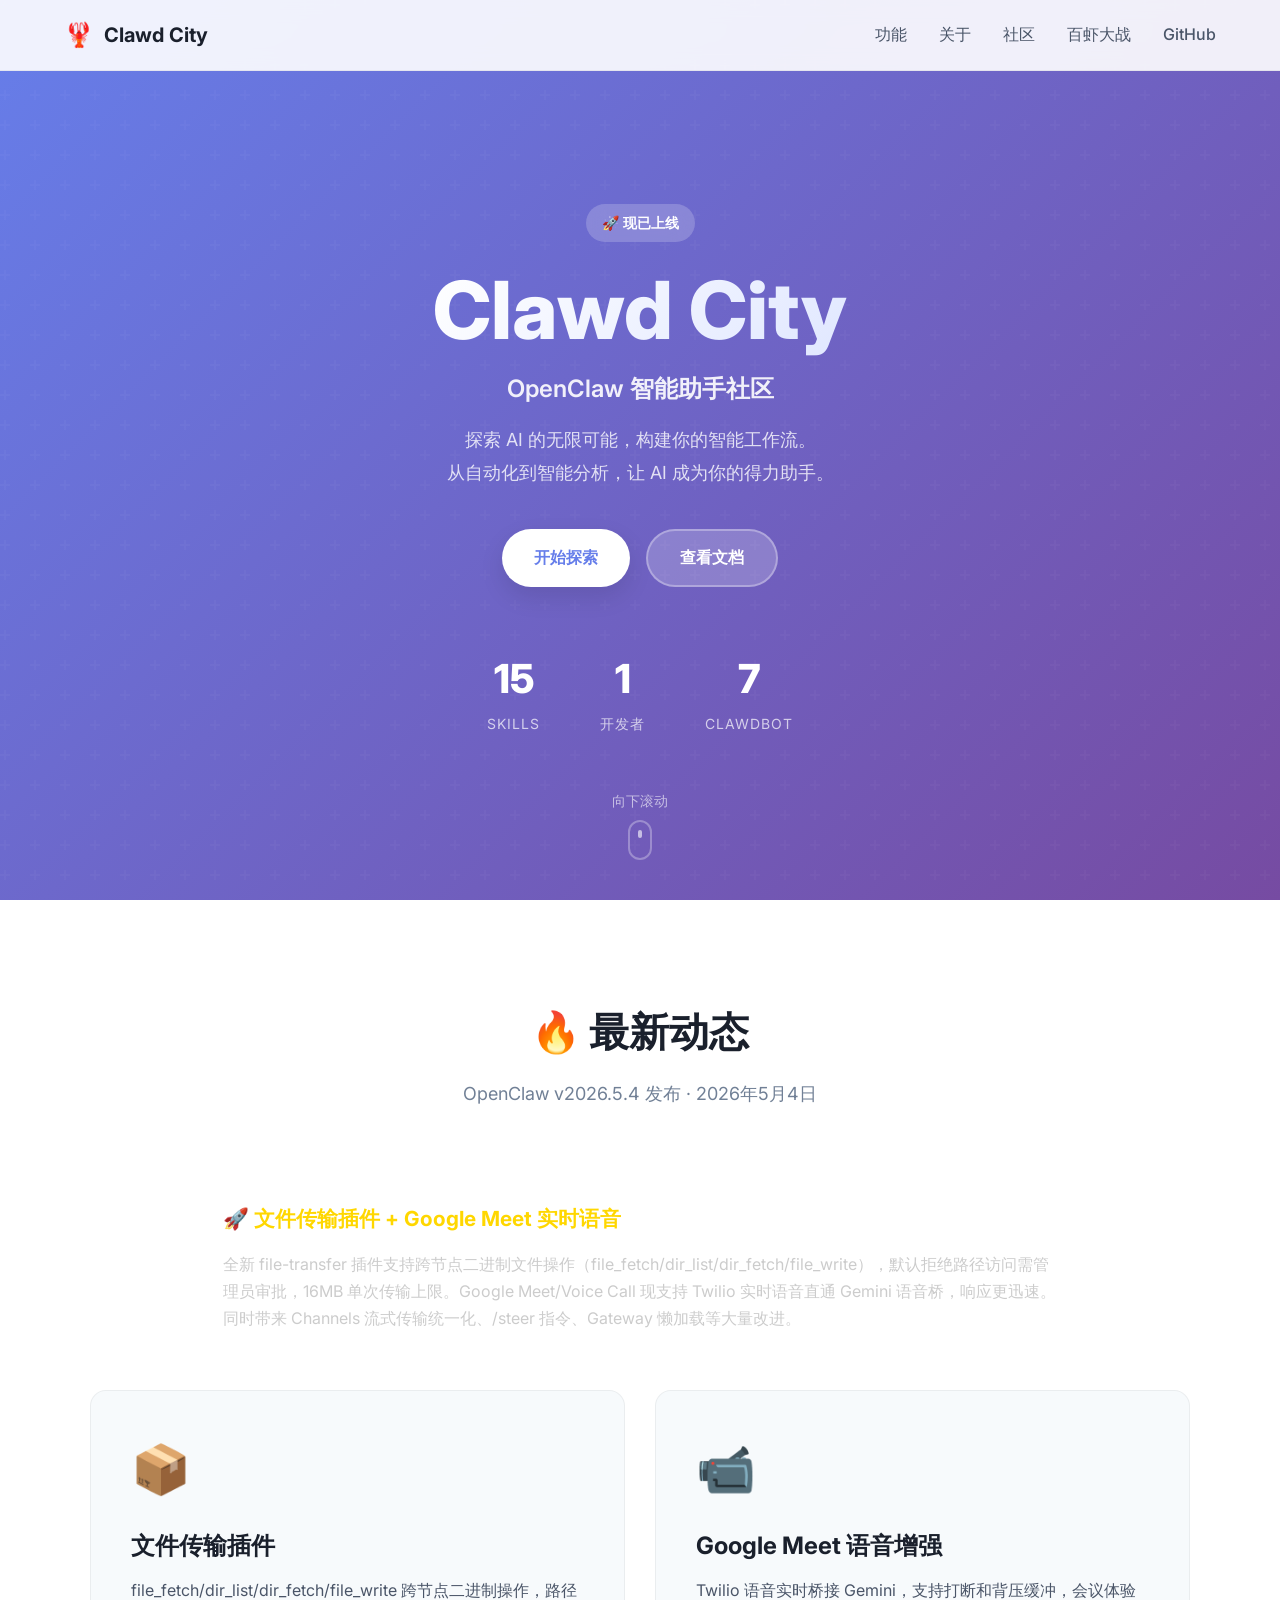
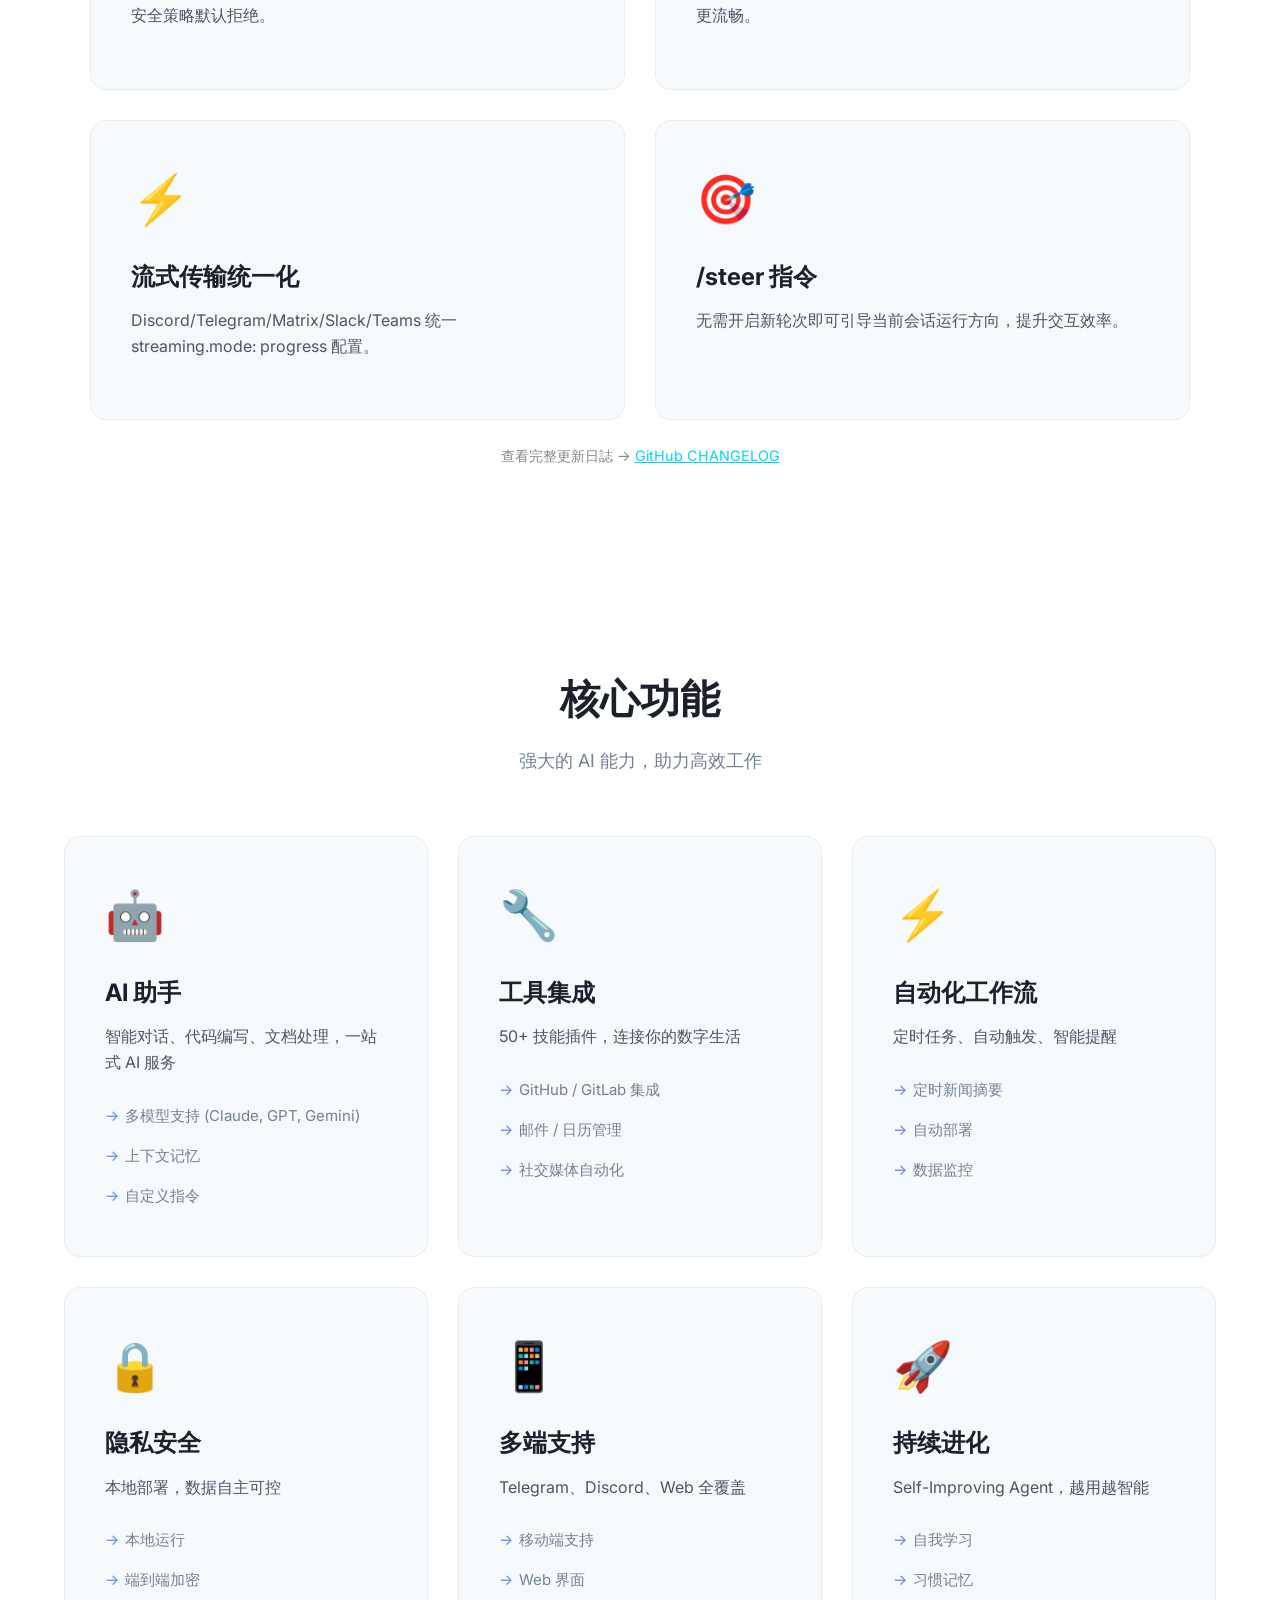
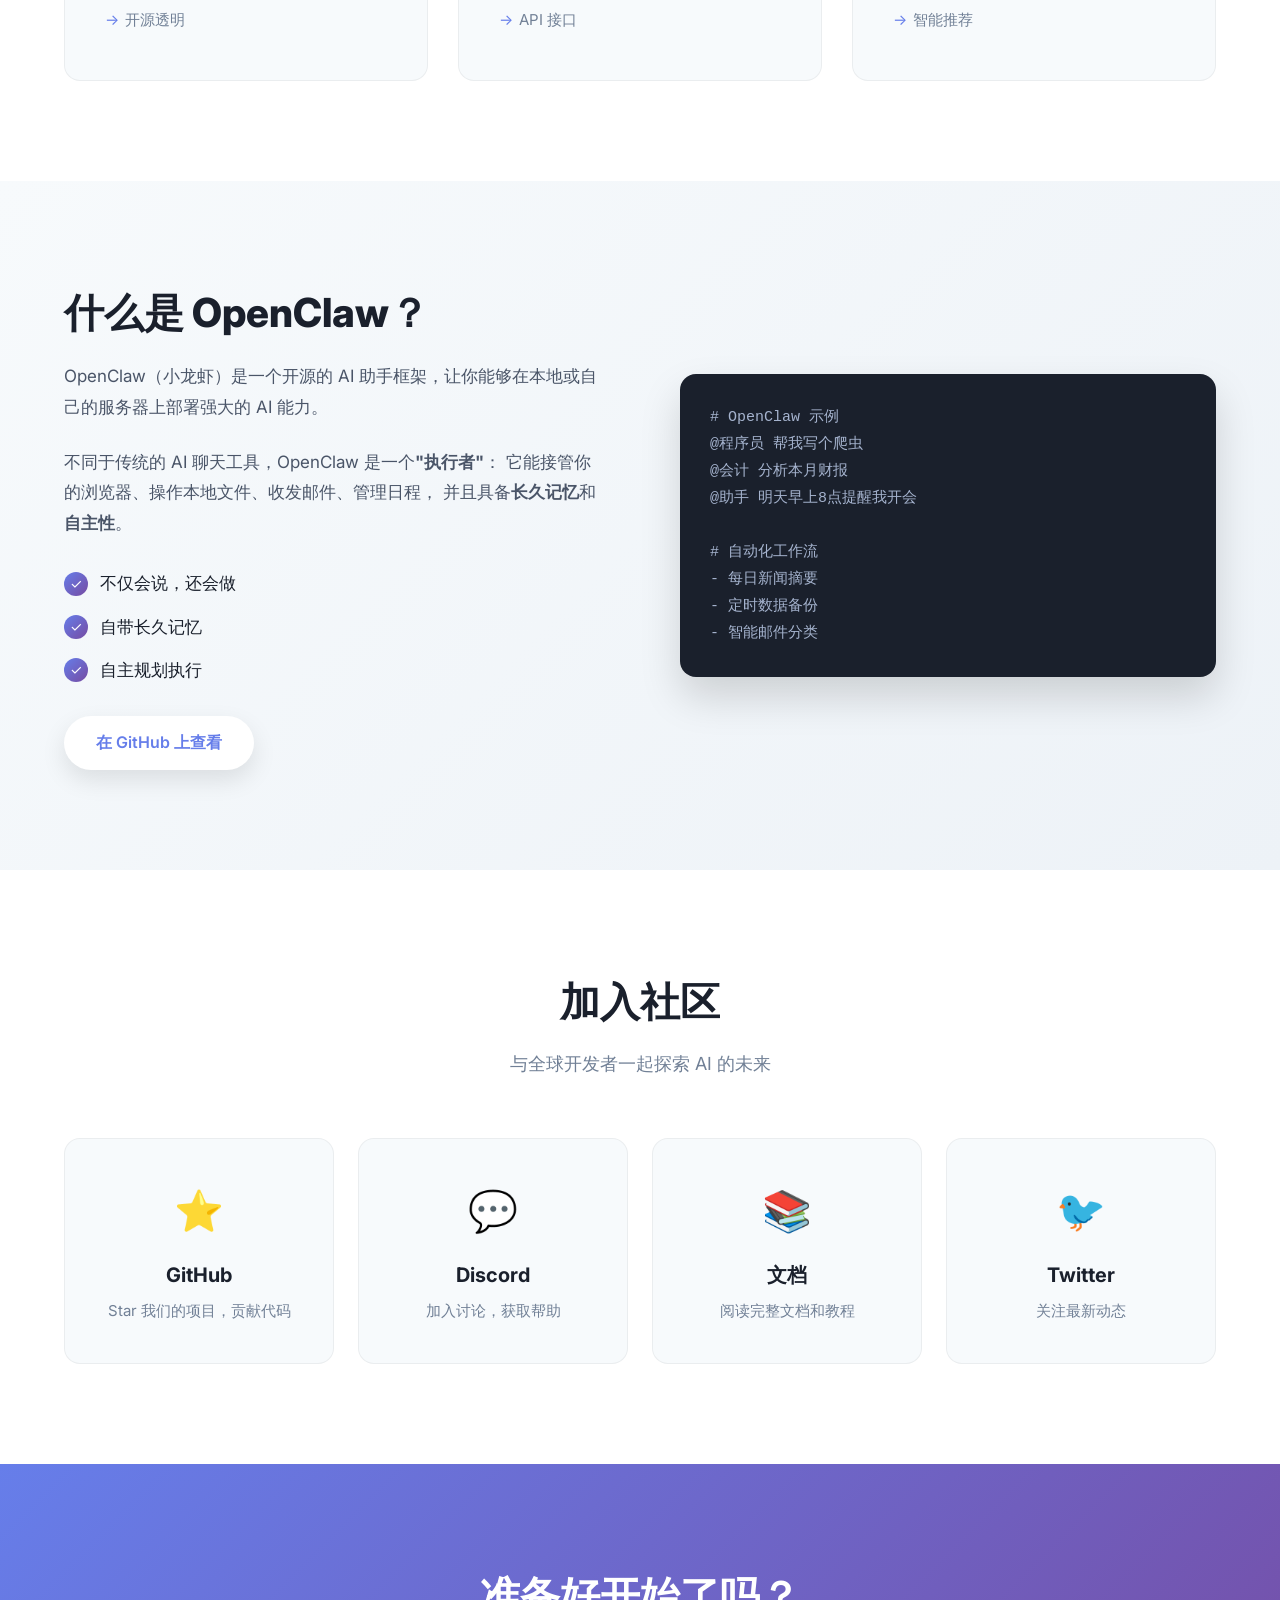
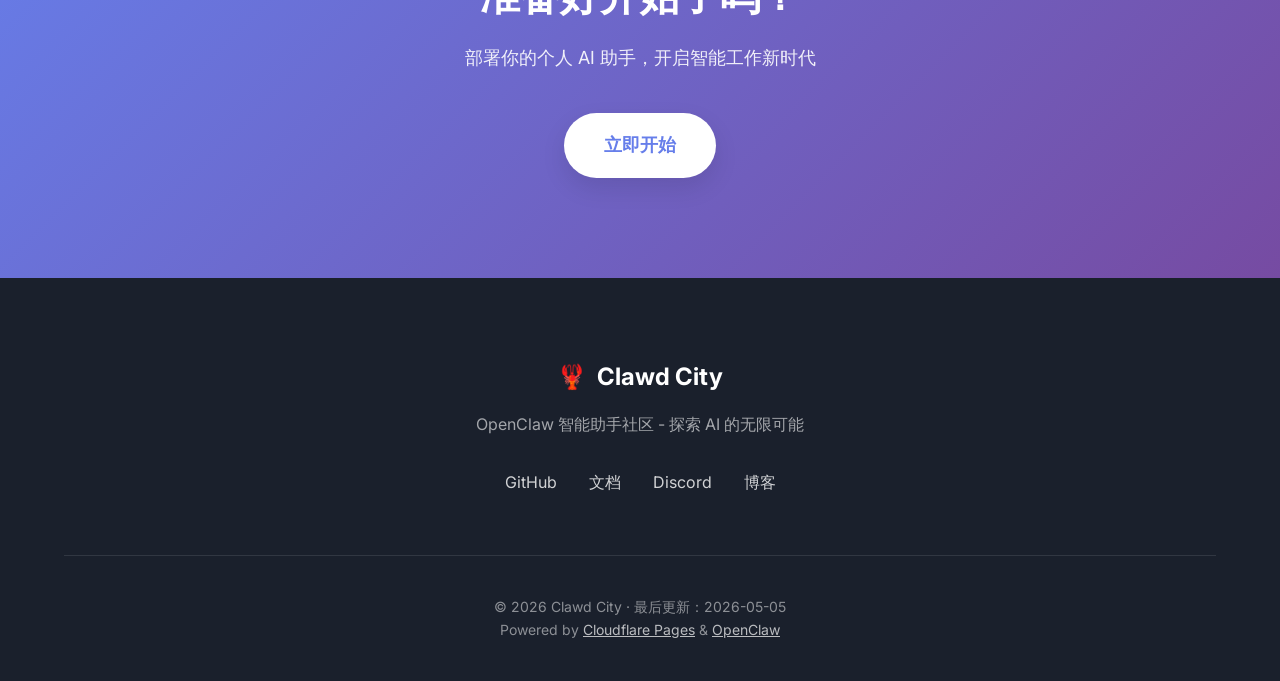
==== index.html @ 50eacda0 "Update news: OpenClaw v2026.5.4 - file-transfer plugin + Google Meet realtime voice" ====
<!-- Updated: 2026-05-05 -->
<!DOCTYPE html>
<html lang="zh-CN">
<head>
    <meta charset="UTF-8">
    <meta name="viewport" content="width=device-width, initial-scale=1.0">
    <meta name="description" content="Clawd City - OpenClaw 智能助手社区，探索 AI 的无限可能">
    <meta name="keywords" content="OpenClaw, AI, 智能助手, Clawd City, 小龙虾">
    <meta name="author" content="YunFeng">
    
    <!-- Open Graph -->
    <meta property="og:title" content="Clawd City - OpenClaw 智能助手社区">
    <meta property="og:description" content="探索 AI 的无限可能，构建你的智能工作流">
    <meta property="og:type" content="website">
    <meta property="og:url" content="https://clawd.city">
    <meta property="og:image" content="https://clawd.city/og-image.png">
    
    <!-- Twitter Card -->
    <meta name="twitter:card" content="summary_large_image">
    <meta name="twitter:title" content="Clawd City">
    <meta name="twitter:description" content="OpenClaw 智能助手社区">
    <meta name="twitter:image" content="https://clawd.city/og-image.png">
    
    <title>Clawd City - OpenClaw 智能助手社区</title>
    
    <!-- Favicon -->
    <link rel="icon" type="image/svg+xml" href="data:image/svg+xml,<svg xmlns='http://www.w3.org/2000/svg' viewBox='0 0 100 100'><text y='.9em' font-size='90'>🦞</text></svg>">
    
    <!-- Preconnect -->
    <link rel="preconnect" href="https://fonts.googleapis.com">
    <link rel="preconnect" href="https://fonts.gstatic.com" crossorigin>
    <link href="https://fonts.googleapis.com/css2?family=Inter:wght@400;600;700&display=swap" rel="stylesheet">
    
    <link rel="stylesheet" href="style.css">
</head>
<body>
    <!-- 导航栏 -->
    <nav class="navbar" id="navbar">
        <div class="nav-container">
            <a href="#" class="nav-logo">
                <span class="logo-icon">🦞</span>
                <span class="logo-text">Clawd City</span>
            </a>
            <ul class="nav-menu">
                <li><a href="#features" class="nav-link">功能</a></li>
                <li><a href="#about" class="nav-link">关于</a></li>
                <li><a href="#community" class="nav-link">社区</a></li>
                <li><a href="agents.html" class="nav-link">百虾大战</a></li>
                <li><a href="https://github.com/openclaw" target="_blank" class="nav-link">GitHub</a></li>
            </ul>
            <button class="nav-toggle" id="navToggle" aria-label="Toggle navigation">
                <span></span>
                <span></span>
                <span></span>
            </button>
        </div>
    </nav>

    <!-- Hero 区域 -->
    <header class="hero">
        <div class="hero-content">
            <div class="hero-badge">🚀 现已上线</div>
            <h1 class="hero-title">
                <span class="gradient-text">Clawd City</span>
            </h1>
            <p class="hero-subtitle">OpenClaw 智能助手社区</p>
            <p class="hero-description">
                探索 AI 的无限可能，构建你的智能工作流。<br>
                从自动化到智能分析，让 AI 成为你的得力助手。
            </p>
            <div class="hero-buttons">
                <a href="#features" class="btn btn-primary">开始探索</a>
                <a href="https://docs.openclaw.ai" target="_blank" class="btn btn-secondary">查看文档</a>
            </div>
            <div class="hero-stats">
                <div class="stat">
                    <span class="stat-number">100+</span>
                    <span class="stat-label">Skills</span>
                </div>
                <div class="stat">
                    <span class="stat-number">10K+</span>
                    <span class="stat-label">开发者</span>
                </div>
                <div class="stat">
                    <span class="stat-number">50+</span>
                    <span class="stat-label">ClawdBot</span>
                </div>
            </div>
        </div>
        <div class="hero-scroll">
            <span>向下滚动</span>
            <div class="scroll-indicator"></div>
        </div>
    </header>

    <!-- 最新消息 -->
    <section id="news" class="features">
        <div class="container">
            <h2 class="section-title">🔥 最新动态</h2>
            <p class="section-subtitle">OpenClaw v2026.5.4 发布 · 2026年5月4日</p>
            
            <div style="background: rgba(255,255,255,0.05); border-radius: 16px; padding: 32px; margin-bottom: 24px; border: 1px solid rgba(255,255,255,0.1); max-width: 900px; margin-left: auto; margin-right: auto;">
                <h3 style="color: #ffd700; margin-bottom: 16px; font-size: 1.3em;">🚀 文件传输插件 + Google Meet 实时语音</h3>
                <p style="color: #ccc; line-height: 1.7;">全新 file-transfer 插件支持跨节点二进制文件操作（file_fetch/dir_list/dir_fetch/file_write），默认拒绝路径访问需管理员审批，16MB 单次传输上限。Google Meet/Voice Call 现支持 Twilio 实时语音直通 Gemini 语音桥，响应更迅速。同时带来 Channels 流式传输统一化、/steer 指令、Gateway 懒加载等大量改进。</p>
            </div>
            
            <div class="features-grid" style="max-width: 1100px; margin: 0 auto;">
                <div class="feature-card" style="text-align:left;">
                    <div class="feature-icon">📦</div>
                    <h3>文件传输插件</h3>
                    <p>file_fetch/dir_list/dir_fetch/file_write 跨节点二进制操作，路径安全策略默认拒绝。</p>
                </div>
                <div class="feature-card" style="text-align:left;">
                    <div class="feature-icon">📹</div>
                    <h3>Google Meet 语音增强</h3>
                    <p>Twilio 语音实时桥接 Gemini，支持打断和背压缓冲，会议体验更流畅。</p>
                </div>
                <div class="feature-card" style="text-align:left;">
                    <div class="feature-icon">⚡</div>
                    <h3>流式传输统一化</h3>
                    <p>Discord/Telegram/Matrix/Slack/Teams 统一 streaming.mode: progress 配置。</p>
                </div>
                <div class="feature-card" style="text-align:left;">
                    <div class="feature-icon">🎯</div>
                    <h3>/steer 指令</h3>
                    <p>无需开启新轮次即可引导当前会话运行方向，提升交互效率。</p>
                </div>
            </div>
            
            <p style="text-align: center; color: #888; font-size: 0.9em; margin-top: 24px;">
                查看完整更新日誌 → <a href="https://github.com/openclaw/openclaw/blob/main/CHANGELOG.md" target="_blank" style="color: #00d4ff;">GitHub CHANGELOG</a>
            </p>
        </div>
    </section>

    <!-- 功能特性 -->
    <section id="features" class="features">
        <div class="container">
            <h2 class="section-title">核心功能</h2>
            <p class="section-subtitle">强大的 AI 能力，助力高效工作</p>
            
            <div class="features-grid">
                <div class="feature-card" data-aos="fade-up">
                    <div class="feature-icon">🤖</div>
                    <h3>AI 助手</h3>
                    <p>智能对话、代码编写、文档处理，一站式 AI 服务</p>
                    <ul class="feature-list">
                        <li>多模型支持 (Claude, GPT, Gemini)</li>
                        <li>上下文记忆</li>
                        <li>自定义指令</li>
                    </ul>
                </div>
                
                <div class="feature-card" data-aos="fade-up" data-aos-delay="100">
                    <div class="feature-icon">🔧</div>
                    <h3>工具集成</h3>
                    <p>50+ 技能插件，连接你的数字生活</p>
                    <ul class="feature-list">
                        <li>GitHub / GitLab 集成</li>
                        <li>邮件 / 日历管理</li>
                        <li>社交媒体自动化</li>
                    </ul>
                </div>
                
                <div class="feature-card" data-aos="fade-up" data-aos-delay="200">
                    <div class="feature-icon">⚡</div>
                    <h3>自动化工作流</h3>
                    <p>定时任务、自动触发、智能提醒</p>
                    <ul class="feature-list">
                        <li>定时新闻摘要</li>
                        <li>自动部署</li>
                        <li>数据监控</li>
                    </ul>
                </div>
                
                <div class="feature-card" data-aos="fade-up" data-aos-delay="300">
                    <div class="feature-icon">🔒</div>
                    <h3>隐私安全</h3>
                    <p>本地部署，数据自主可控</p>
                    <ul class="feature-list">
                        <li>本地运行</li>
                        <li>端到端加密</li>
                        <li>开源透明</li>
                    </ul>
                </div>
                
                <div class="feature-card" data-aos="fade-up" data-aos-delay="400">
                    <div class="feature-icon">📱</div>
                    <h3>多端支持</h3>
                    <p>Telegram、Discord、Web 全覆盖</p>
                    <ul class="feature-list">
                        <li>移动端支持</li>
                        <li>Web 界面</li>
                        <li>API 接口</li>
                    </ul>
                </div>
                
                <div class="feature-card" data-aos="fade-up" data-aos-delay="500">
                    <div class="feature-icon">🚀</div>
                    <h3>持续进化</h3>
                    <p>Self-Improving Agent，越用越智能</p>
                    <ul class="feature-list">
                        <li>自我学习</li>
                        <li>习惯记忆</li>
                        <li>智能推荐</li>
                    </ul>
                </div>
            </div>
        </div>
    </section>

    <!-- 关于 OpenClaw -->
    <section id="about" class="about">
        <div class="container">
            <div class="about-content">
                <div class="about-text">
                    <h2 class="section-title">什么是 OpenClaw？</h2>
                    <p class="about-description">
                        OpenClaw（小龙虾）是一个开源的 AI 助手框架，让你能够在本地或自己的服务器上部署强大的 AI 能力。
                    </p>
                    <p class="about-description">
                        不同于传统的 AI 聊天工具，OpenClaw 是一个<strong>"执行者"</strong>：
                        它能接管你的浏览器、操作本地文件、收发邮件、管理日程，
                        并且具备<strong>长久记忆</strong>和<strong>自主性</strong>。
                    </p>
                    <div class="about-features">
                        <div class="about-feature">
                            <span class="check">✓</span>
                            <span>不仅会说，还会做</span>
                        </div>
                        <div class="about-feature">
                            <span class="check">✓</span>
                            <span>自带长久记忆</span>
                        </div>
                        <div class="about-feature">
                            <span class="check">✓</span>
                            <span>自主规划执行</span>
                        </div>
                    </div>
                    <a href="https://github.com/openclaw/openclaw" target="_blank" class="btn btn-primary">
                        在 GitHub 上查看
                    </a>
                </div>
                <div class="about-visual">
                    <div class="code-block">
                        <pre><code># OpenClaw 示例
@程序员 帮我写个爬虫
@会计 分析本月财报
@助手 明天早上8点提醒我开会

# 自动化工作流
- 每日新闻摘要
- 定时数据备份
- 智能邮件分类</code></pre>
                    </div>
                </div>
            </div>
        </div>
    </section>

    <!-- 社区 -->
    <section id="community" class="community">
        <div class="container">
            <h2 class="section-title">加入社区</h2>
            <p class="section-subtitle">与全球开发者一起探索 AI 的未来</p>
            
            <div class="community-grid">
                <a href="https://github.com/openclaw" target="_blank" class="community-card">
                    <div class="community-icon">⭐</div>
                    <h3>GitHub</h3>
                    <p>Star 我们的项目，贡献代码</p>
                </a>
                
                <a href="https://discord.gg/clawd" target="_blank" class="community-card">
                    <div class="community-icon">💬</div>
                    <h3>Discord</h3>
                    <p>加入讨论，获取帮助</p>
                </a>
                
                <a href="https://docs.openclaw.ai" target="_blank" class="community-card">
                    <div class="community-icon">📚</div>
                    <h3>文档</h3>
                    <p>阅读完整文档和教程</p>
                </a>
                
                <a href="https://twitter.com/openclaw" target="_blank" class="community-card">
                    <div class="community-icon">🐦</div>
                    <h3>Twitter</h3>
                    <p>关注最新动态</p>
                </a>
            </div>
        </div>
    </section>

    <!-- CTA -->
    <section class="cta">
        <div class="container">
            <h2>准备好开始了吗？</h2>
            <p>部署你的个人 AI 助手，开启智能工作新时代</p>
            <a href="https://docs.openclaw.ai/getting-started" target="_blank" class="btn btn-large btn-primary">
                立即开始
            </a>
        </div>
    </section>

    <!-- 页脚 -->
    <footer class="footer">
        <div class="container">
            <div class="footer-content">
                <div class="footer-brand">
                    <span class="logo-icon">🦞</span>
                    <span class="logo-text">Clawd City</span>
                </div>
                <p class="footer-description">
                    OpenClaw 智能助手社区 - 探索 AI 的无限可能
                </p>
                <div class="footer-links">
                    <a href="https://github.com/openclaw">GitHub</a>
                    <a href="https://docs.openclaw.ai">文档</a>
                    <a href="https://discord.gg/clawd">Discord</a>
                    <a href="https://kang.ink">博客</a>
                </div>
            </div>
            <div class="footer-bottom">
                <p>&copy; 2026 Clawd City · 最后更新：2026-05-05</p>
                <p>Powered by <a href="https://pages.cloudflare.com" target="_blank">Cloudflare Pages</a> & <a href="https://openclaw.ai" target="_blank">OpenClaw</a></p>
            </div>
        </div>
    </footer>

    <!-- 返回顶部 -->
    <button class="back-to-top" id="backToTop" aria-label="Back to top">
        <span>↑</span>
    </button>

    <script src="script.js"></script>
</body>
</html>
---- style.css ----
/* Clawd City - Optimized Styles */

/* CSS Variables */
:root {
    --primary-color: #667eea;
    --primary-dark: #5a67d8;
    --secondary-color: #764ba2;
    --accent-color: #f093fb;
    --text-dark: #1a202c;
    --text-light: #4a5568;
    --text-muted: #718096;
    --bg-light: #f7fafc;
    --white: #ffffff;
    --shadow-sm: 0 1px 3px rgba(0,0,0,0.1);
    --shadow-md: 0 4px 6px rgba(0,0,0,0.1);
    --shadow-lg: 0 10px 25px rgba(0,0,0,0.1);
    --shadow-xl: 0 20px 40px rgba(0,0,0,0.15);
    --radius-sm: 8px;
    --radius-md: 12px;
    --radius-lg: 16px;
    --radius-xl: 24px;
    --transition-fast: 0.2s ease;
    --transition-normal: 0.3s ease;
    --transition-slow: 0.5s ease;
}

/* Reset & Base */
*, *::before, *::after {
    margin: 0;
    padding: 0;
    box-sizing: border-box;
}

html {
    scroll-behavior: smooth;
    font-size: 16px;
}

body {
    font-family: 'Inter', -apple-system, BlinkMacSystemFont, 'Segoe UI', Roboto, sans-serif;
    line-height: 1.6;
    color: var(--text-dark);
    background: var(--bg-light);
    overflow-x: hidden;
}

.container {
    max-width: 1200px;
    margin: 0 auto;
    padding: 0 24px;
}

/* Navigation */
.navbar {
    position: fixed;
    top: 0;
    left: 0;
    right: 0;
    z-index: 1000;
    background: rgba(255,255,255,0.9);
    backdrop-filter: blur(10px);
    border-bottom: 1px solid rgba(0,0,0,0.05);
    transition: var(--transition-normal);
}

.navbar.scrolled {
    box-shadow: var(--shadow-md);
}

.nav-container {
    max-width: 1200px;
    margin: 0 auto;
    padding: 0 24px;
    display: flex;
    justify-content: space-between;
    align-items: center;
    height: 70px;
}

.nav-logo {
    display: flex;
    align-items: center;
    gap: 10px;
    text-decoration: none;
    color: var(--text-dark);
    font-weight: 700;
    font-size: 1.25rem;
}

.logo-icon {
    font-size: 1.5rem;
}

.nav-menu {
    display: flex;
    list-style: none;
    gap: 32px;
}

.nav-link {
    text-decoration: none;
    color: var(--text-light);
    font-weight: 500;
    transition: var(--transition-fast);
    position: relative;
}

.nav-link:hover {
    color: var(--primary-color);
}

.nav-link::after {
    content: '';
    position: absolute;
    bottom: -4px;
    left: 0;
    width: 0;
    height: 2px;
    background: var(--primary-color);
    transition: var(--transition-fast);
}

.nav-link:hover::after {
    width: 100%;
}

.nav-toggle {
    display: none;
    flex-direction: column;
    gap: 5px;
    background: none;
    border: none;
    cursor: pointer;
    padding: 5px;
}

.nav-toggle span {
    width: 25px;
    height: 2px;
    background: var(--text-dark);
    transition: var(--transition-fast);
}

/* Hero Section */
.hero {
    min-height: 100vh;
    background: linear-gradient(135deg, var(--primary-color) 0%, var(--secondary-color) 100%);
    display: flex;
    flex-direction: column;
    justify-content: center;
    align-items: center;
    text-align: center;
    padding: 120px 24px 80px;
    position: relative;
    overflow: hidden;
}

.hero::before {
    content: '';
    position: absolute;
    top: 0;
    left: 0;
    right: 0;
    bottom: 0;
    background: url("data:image/svg+xml,%3Csvg width='60' height='60' viewBox='0 0 60 60' xmlns='http://www.w3.org/2000/svg'%3E%3Cg fill='none' fill-rule='evenodd'%3E%3Cg fill='%23ffffff' fill-opacity='0.05'%3E%3Cpath d='M36 34v-4h-2v4h-4v2h4v4h2v-4h4v-2h-4zm0-30V0h-2v4h-4v2h4v4h2V6h4V4h-4zM6 34v-4H4v4H0v2h4v4h2v-4h4v-2H6zM6 4V0H4v4H0v2h4v4h2V6h4V4H6z'/%3E%3C/g%3E%3C/g%3E%3C/svg%3E");
    opacity: 0.5;
}

.hero-content {
    position: relative;
    z-index: 1;
    max-width: 800px;
}

.hero-badge {
    display: inline-block;
    background: rgba(255,255,255,0.2);
    color: var(--white);
    padding: 8px 16px;
    border-radius: 50px;
    font-size: 0.875rem;
    font-weight: 600;
    margin-bottom: 24px;
    backdrop-filter: blur(10px);
}

.hero-title {
    font-size: clamp(3rem, 8vw, 5rem);
    font-weight: 800;
    margin-bottom: 16px;
    line-height: 1.1;
}

.gradient-text {
    background: linear-gradient(135deg, #fff 0%, #e0e7ff 100%);
    -webkit-background-clip: text;
    -webkit-text-fill-color: transparent;
    background-clip: text;
}

.hero-subtitle {
    font-size: 1.5rem;
    color: rgba(255,255,255,0.9);
    margin-bottom: 16px;
    font-weight: 600;
}

.hero-description {
    font-size: 1.125rem;
    color: rgba(255,255,255,0.8);
    margin-bottom: 40px;
    line-height: 1.8;
}

.hero-buttons {
    display: flex;
    gap: 16px;
    justify-content: center;
    flex-wrap: wrap;
    margin-bottom: 60px;
}

.btn {
    display: inline-flex;
    align-items: center;
    gap: 8px;
    padding: 14px 32px;
    border-radius: 50px;
    font-weight: 600;
    text-decoration: none;
    transition: var(--transition-normal);
    border: none;
    cursor: pointer;
    font-size: 1rem;
}

.btn-primary {
    background: var(--white);
    color: var(--primary-color);
    box-shadow: var(--shadow-lg);
}

.btn-primary:hover {
    transform: translateY(-2px);
    box-shadow: var(--shadow-xl);
}

.btn-secondary {
    background: rgba(255,255,255,0.2);
    color: var(--white);
    border: 2px solid rgba(255,255,255,0.3);
}

.btn-secondary:hover {
    background: rgba(255,255,255,0.3);
    border-color: rgba(255,255,255,0.5);
}

.btn-large {
    padding: 18px 40px;
    font-size: 1.125rem;
}

.hero-stats {
    display: flex;
    justify-content: center;
    gap: 60px;
    flex-wrap: wrap;
}

.stat {
    text-align: center;
}

.stat-number {
    display: block;
    font-size: 2.5rem;
    font-weight: 800;
    color: var(--white);
}

.stat-label {
    font-size: 0.875rem;
    color: rgba(255,255,255,0.7);
    text-transform: uppercase;
    letter-spacing: 1px;
}

.hero-scroll {
    position: absolute;
    bottom: 40px;
    left: 50%;
    transform: translateX(-50%);
    color: rgba(255,255,255,0.6);
    font-size: 0.875rem;
    display: flex;
    flex-direction: column;
    align-items: center;
    gap: 8px;
}

.scroll-indicator {
    width: 24px;
    height: 40px;
    border: 2px solid rgba(255,255,255,0.3);
    border-radius: 12px;
    position: relative;
}

.scroll-indicator::before {
    content: '';
    position: absolute;
    top: 8px;
    left: 50%;
    transform: translateX(-50%);
    width: 4px;
    height: 8px;
    background: rgba(255,255,255,0.6);
    border-radius: 2px;
    animation: scroll 2s infinite;
}

@keyframes scroll {
    0%, 100% { opacity: 1; transform: translateX(-50%) translateY(0); }
    50% { opacity: 0.5; transform: translateX(-50%) translateY(8px); }
}

/* Section Styles */
section {
    padding: 100px 0;
}

.section-title {
    font-size: 2.5rem;
    font-weight: 800;
    text-align: center;
    margin-bottom: 16px;
    color: var(--text-dark);
}

.section-subtitle {
    text-align: center;
    color: var(--text-muted);
    font-size: 1.125rem;
    margin-bottom: 60px;
}

/* Features Section */
.features {
    background: var(--white);
}

.features-grid {
    display: grid;
    grid-template-columns: repeat(auto-fit, minmax(350px, 1fr));
    gap: 30px;
}

.feature-card {
    background: var(--bg-light);
    border-radius: var(--radius-lg);
    padding: 40px;
    transition: var(--transition-normal);
    border: 1px solid rgba(0,0,0,0.05);
}

.feature-card:hover {
    transform: translateY(-5px);
    box-shadow: var(--shadow-xl);
    border-color: transparent;
}

.feature-icon {
    font-size: 3rem;
    margin-bottom: 20px;
}

.feature-card h3 {
    font-size: 1.5rem;
    margin-bottom: 12px;
    color: var(--text-dark);
}

.feature-card > p {
    color: var(--text-light);
    margin-bottom: 20px;
}

.feature-list {
    list-style: none;
}

.feature-list li {
    padding: 8px 0;
    color: var(--text-muted);
    font-size: 0.9375rem;
    position: relative;
    padding-left: 20px;
}

.feature-list li::before {
    content: '→';
    position: absolute;
    left: 0;
    color: var(--primary-color);
}

/* About Section */
.about {
    background: linear-gradient(135deg, #f7fafc 0%, #edf2f7 100%);
}

.about-content {
    display: grid;
    grid-template-columns: 1fr 1fr;
    gap: 80px;
    align-items: center;
}

.about-text .section-title {
    text-align: left;
}

.about-description {
    color: var(--text-light);
    margin-bottom: 24px;
    font-size: 1.0625rem;
    line-height: 1.8;
}

.about-features {
    margin: 32px 0;
}

.about-feature {
    display: flex;
    align-items: center;
    gap: 12px;
    margin-bottom: 16px;
    font-size: 1.0625rem;
}

.about-feature .check {
    width: 24px;
    height: 24px;
    background: linear-gradient(135deg, var(--primary-color), var(--secondary-color));
    color: white;
    border-radius: 50%;
    display: flex;
    align-items: center;
    justify-content: center;
    font-size: 0.875rem;
}

.code-block {
    background: var(--text-dark);
    border-radius: var(--radius-lg);
    padding: 30px;
    box-shadow: var(--shadow-xl);
}

.code-block pre {
    margin: 0;
    overflow-x: auto;
}

.code-block code {
    color: #a5b3ce;
    font-family: 'Fira Code', monospace;
    font-size: 0.9375rem;
    line-height: 1.8;
}

/* Community Section */
.community {
    background: var(--white);
}

.community-grid {
    display: grid;
    grid-template-columns: repeat(auto-fit, minmax(250px, 1fr));
    gap: 24px;
}

.community-card {
    background: var(--bg-light);
    border-radius: var(--radius-lg);
    padding: 40px 30px;
    text-align: center;
    text-decoration: none;
    color: var(--text-dark);
    transition: var(--transition-normal);
    border: 1px solid rgba(0,0,0,0.05);
}

.community-card:hover {
    transform: translateY(-5px);
    box-shadow: var(--shadow-xl);
    border-color: var(--primary-color);
}

.community-icon {
    font-size: 2.5rem;
    margin-bottom: 16px;
}

.community-card h3 {
    font-size: 1.25rem;
    margin-bottom: 8px;
}

.community-card p {
    color: var(--text-muted);
    font-size: 0.9375rem;
}

/* CTA Section */
.cta {
    background: linear-gradient(135deg, var(--primary-color) 0%, var(--secondary-color) 100%);
    text-align: center;
    color: var(--white);
}

.cta h2 {
    font-size: 2.5rem;
    margin-bottom: 16px;
}

.cta p {
    font-size: 1.125rem;
    opacity: 0.9;
    margin-bottom: 40px;
}

/* Footer */
.footer {
    background: var(--text-dark);
    color: var(--white);
    padding: 80px 0 40px;
}

.footer-content {
    text-align: center;
    margin-bottom: 60px;
}

.footer-brand {
    display: flex;
    align-items: center;
    justify-content: center;
    gap: 10px;
    font-size: 1.5rem;
    font-weight: 700;
    margin-bottom: 16px;
}

.footer-description {
    color: rgba(255,255,255,0.6);
    margin-bottom: 32px;
}

.footer-links {
    display: flex;
    justify-content: center;
    gap: 32px;
    flex-wrap: wrap;
}

.footer-links a {
    color: rgba(255,255,255,0.8);
    text-decoration: none;
    transition: var(--transition-fast);
}

.footer-links a:hover {
    color: var(--white);
}

.footer-bottom {
    border-top: 1px solid rgba(255,255,255,0.1);
    padding-top: 40px;
    text-align: center;
    color: rgba(255,255,255,0.5);
    font-size: 0.875rem;
}

.footer-bottom a {
    color: rgba(255,255,255,0.7);
}

/* Back to Top Button */
.back-to-top {
    position: fixed;
    bottom: 30px;
    right: 30px;
    width: 50px;
    height: 50px;
    background: var(--primary-color);
    color: var(--white);
    border: none;
    border-radius: 50%;
    cursor: pointer;
    opacity: 0;
    visibility: hidden;
    transition: var(--transition-normal);
    box-shadow: var(--shadow-lg);
    z-index: 999;
    display: flex;
    align-items: center;
    justify-content: center;
    font-size: 1.25rem;
}

.back-to-top.visible {
    opacity: 1;
    visibility: visible;
}

.back-to-top:hover {
    transform: translateY(-3px);
    box-shadow: var(--shadow-xl);
}

/* Animations */
@keyframes fadeInUp {
    from {
        opacity: 0;
        transform: translateY(30px);
    }
    to {
        opacity: 1;
        transform: translateY(0);
    }
}

[data-aos] {
    opacity: 1;
    transform: translateY(0);
    transition: opacity 0.6s ease, transform 0.6s ease;
}

[data-aos].aos-animate {
    opacity: 1;
    transform: translateY(0);
}

/* Responsive Design */
@media (max-width: 1024px) {
    .about-content {
        grid-template-columns: 1fr;
        gap: 60px;
    }
    
    .about-text .section-title {
        text-align: center;
    }
}

@media (max-width: 768px) {
    .nav-menu {
        display: none;
    }
    
    .nav-toggle {
        display: flex;
    }
    
    .hero-title {
        font-size: 2.5rem;
    }
    
    .hero-stats {
        gap: 30px;
    }
    
    .features-grid {
        grid-template-columns: 1fr;
    }
    
    .section-title {
        font-size: 2rem;
    }
    
    .community-grid {
        grid-template-columns: repeat(2, 1fr);
    }
}

@media (max-width: 480px) {
    .hero-buttons {
        flex-direction: column;
        width: 100%;
    }
    
    .btn {
        width: 100%;
        justify-content: center;
    }
    
    .community-grid {
        grid-template-columns: 1fr;
    }
    
    .footer-links {
        flex-direction: column;
        gap: 16px;
    }
}

/* Print Styles */
@media print {
    .navbar,
    .hero-scroll,
    .back-to-top {
        display: none;
    }
    
    .hero {
        min-height: auto;
        padding: 40px 24px;
    }
}
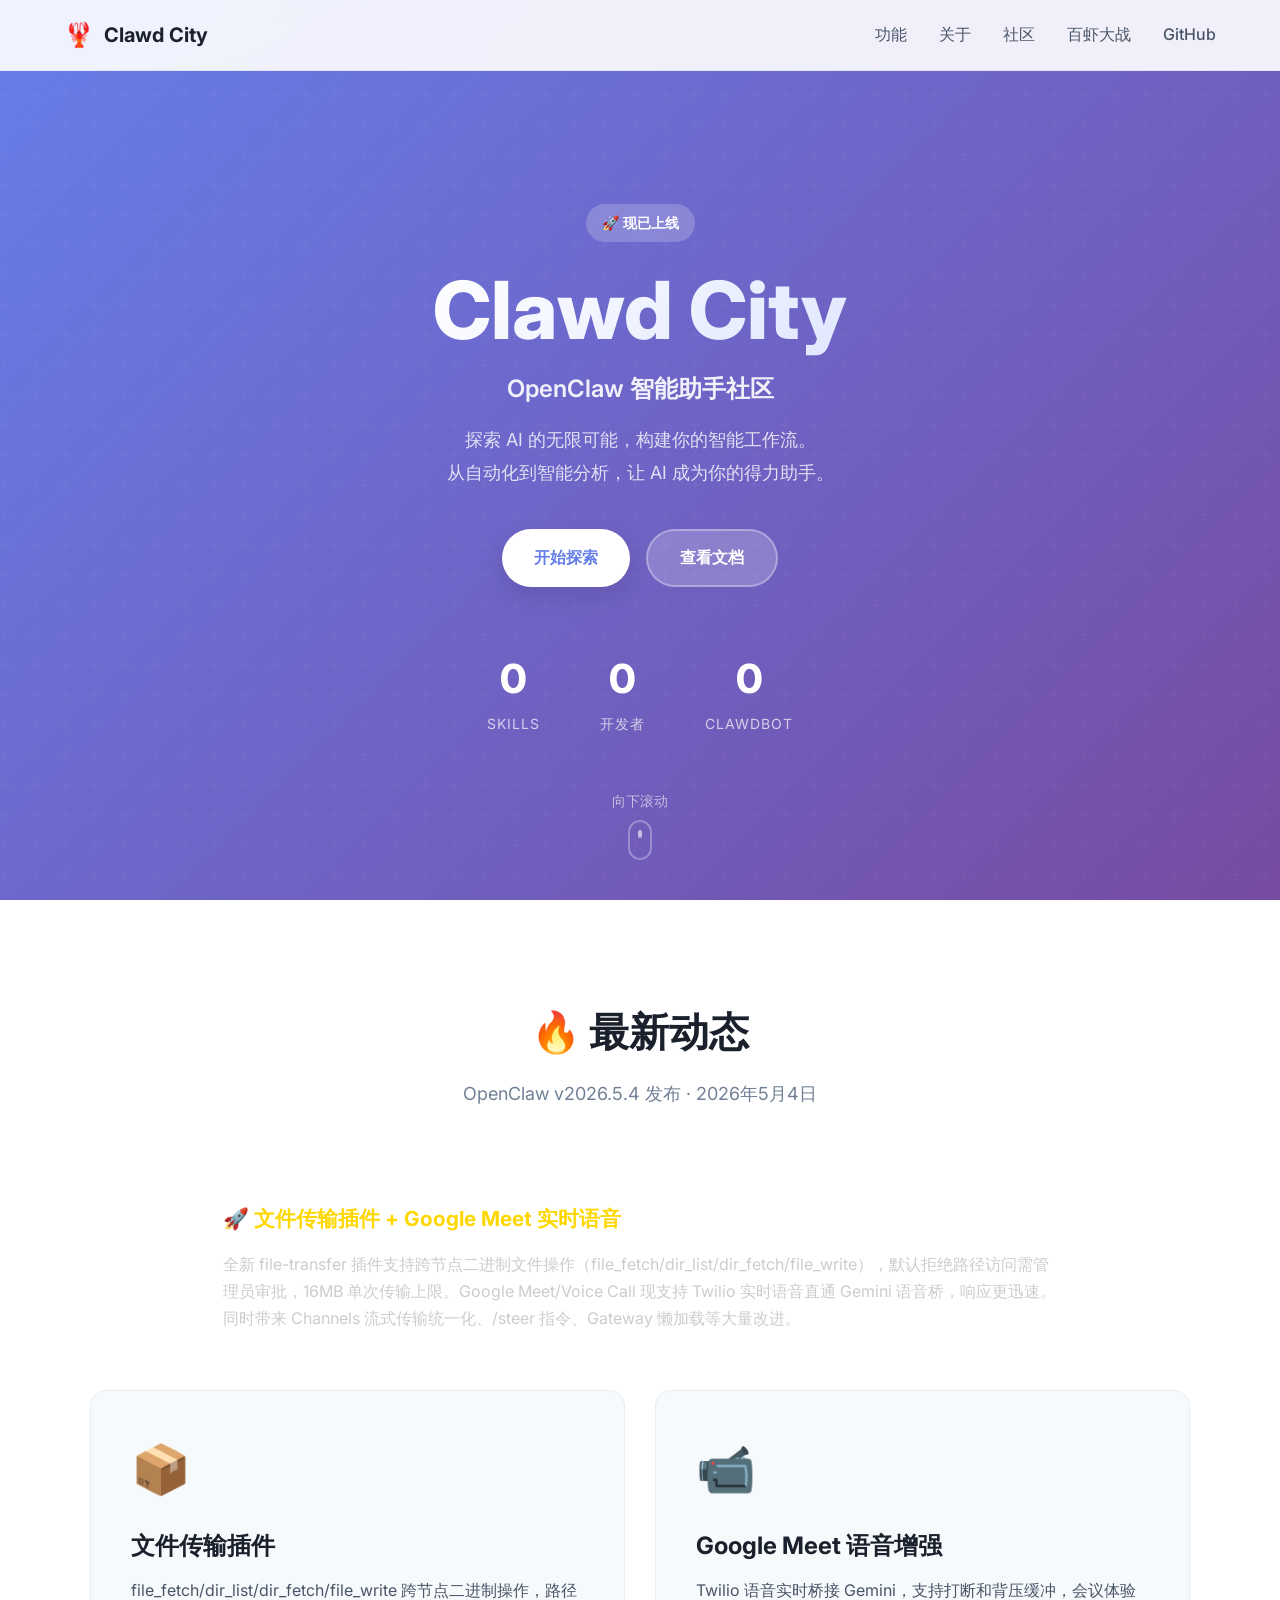
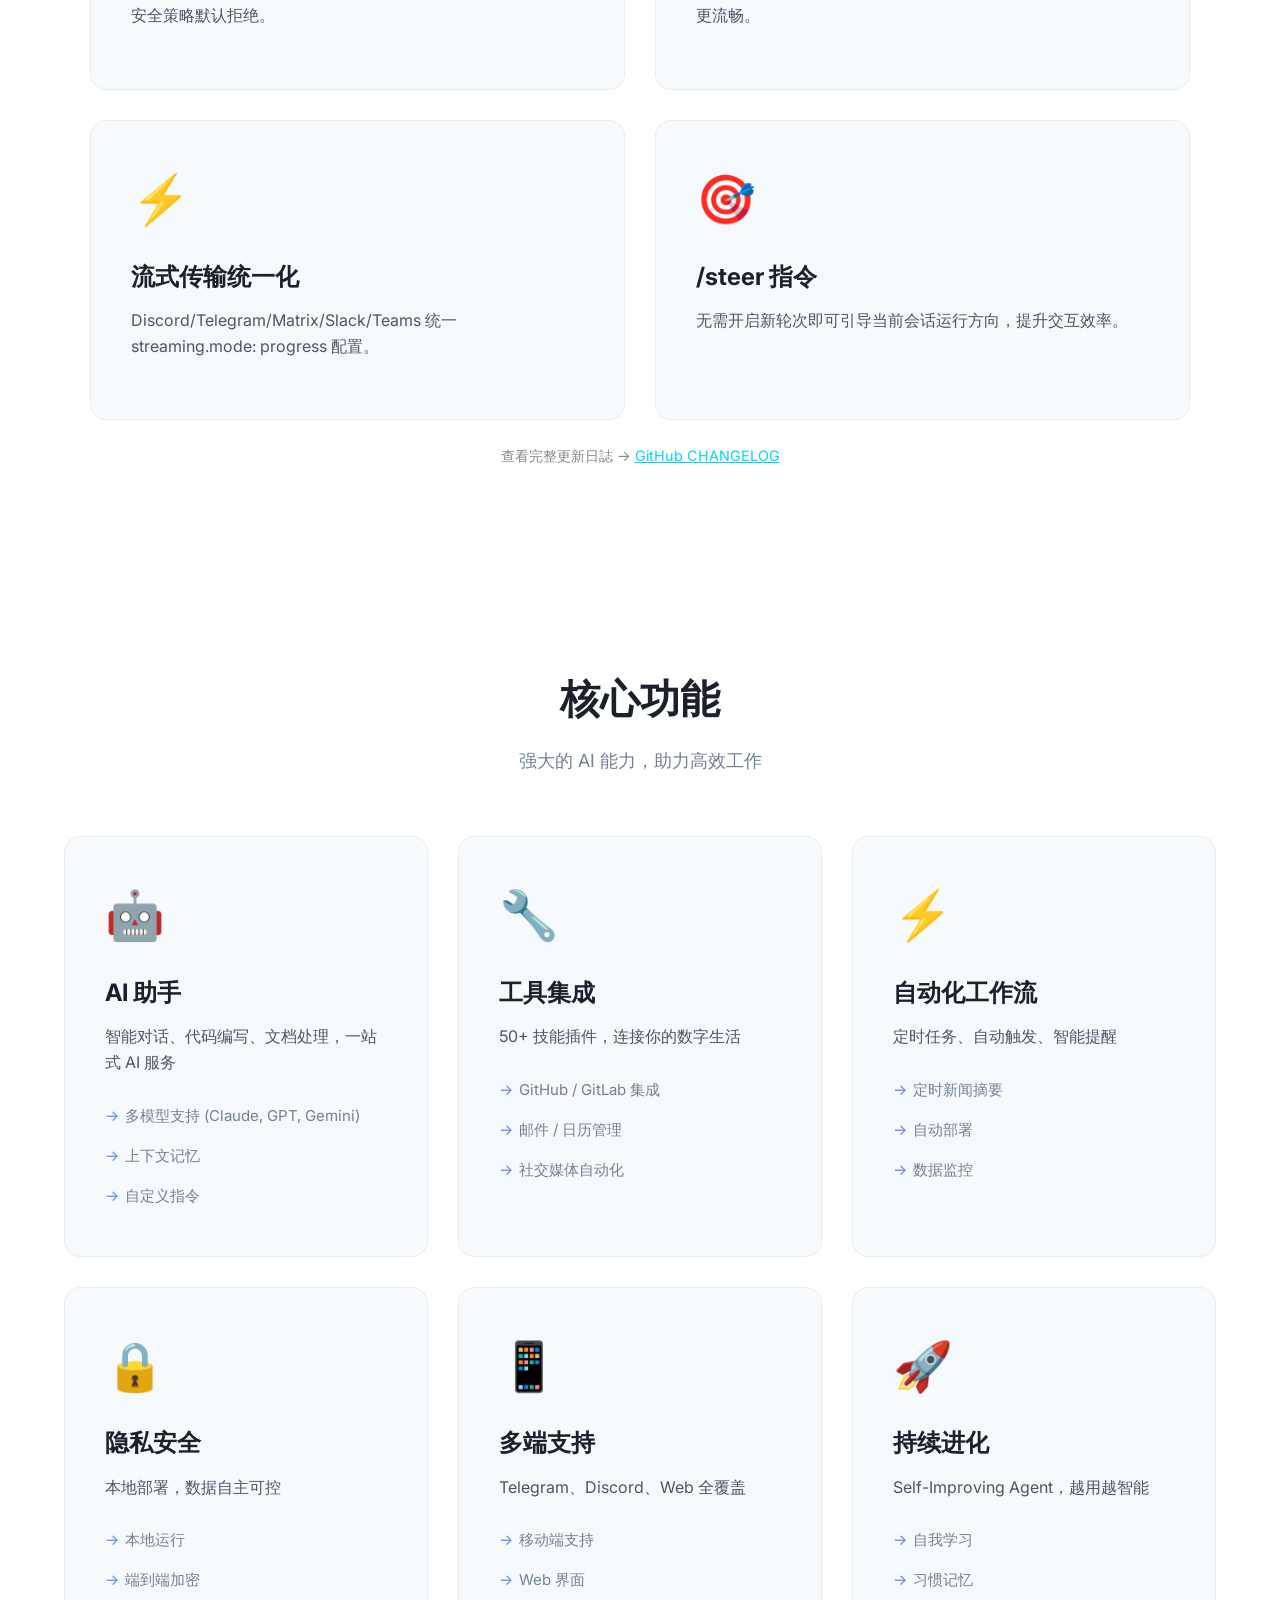
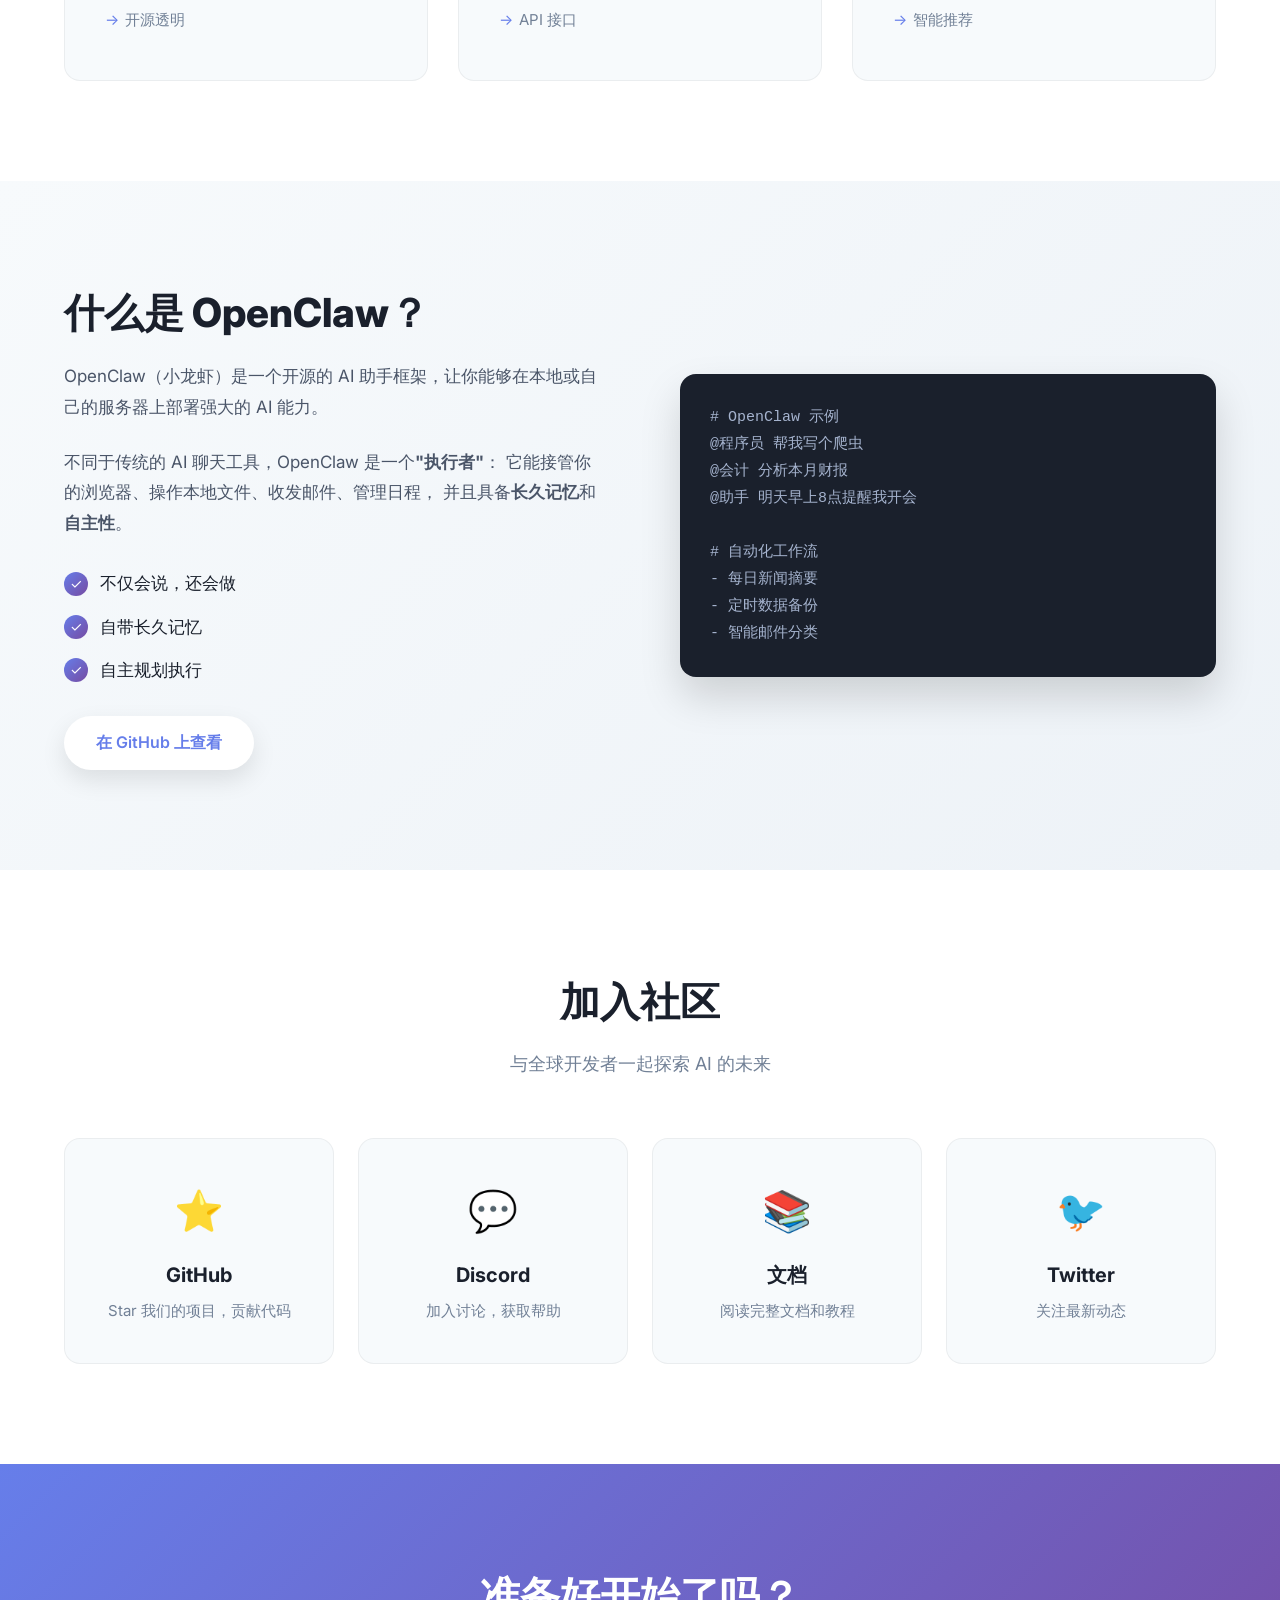
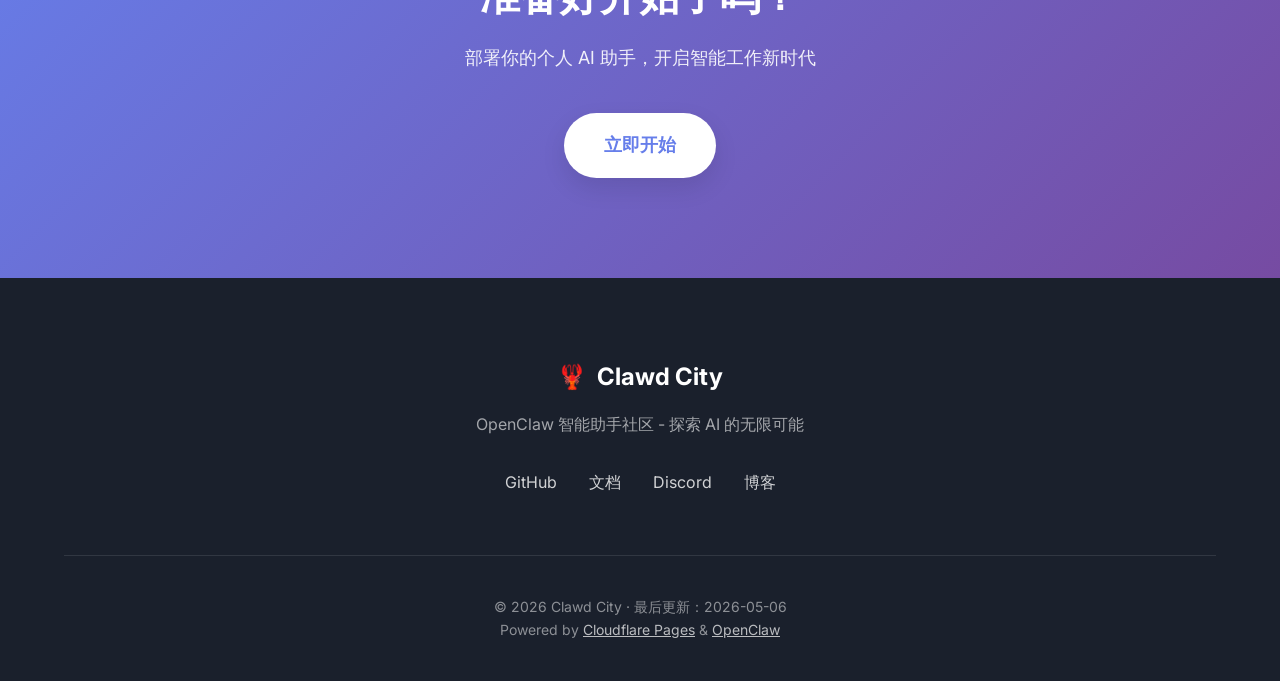
==== commit 64e088c9: "Weekly update 2026-05-06" ====
--- a/index.html
+++ b/index.html
@@ -1,4 +1,4 @@
-<!-- Updated: 2026-05-05 -->
+<!-- Updated: 2026-05-06 -->
 <!DOCTYPE html>
 <html lang="zh-CN">
 <head>
@@ -322,7 +322,7 @@
                 </div>
             </div>
             <div class="footer-bottom">
-                <p>&copy; 2026 Clawd City · 最后更新：2026-05-05</p>
+                <p>&copy; 2026 Clawd City · 最后更新：2026-05-06</p>
                 <p>Powered by <a href="https://pages.cloudflare.com" target="_blank">Cloudflare Pages</a> & <a href="https://openclaw.ai" target="_blank">OpenClaw</a></p>
             </div>
         </div>
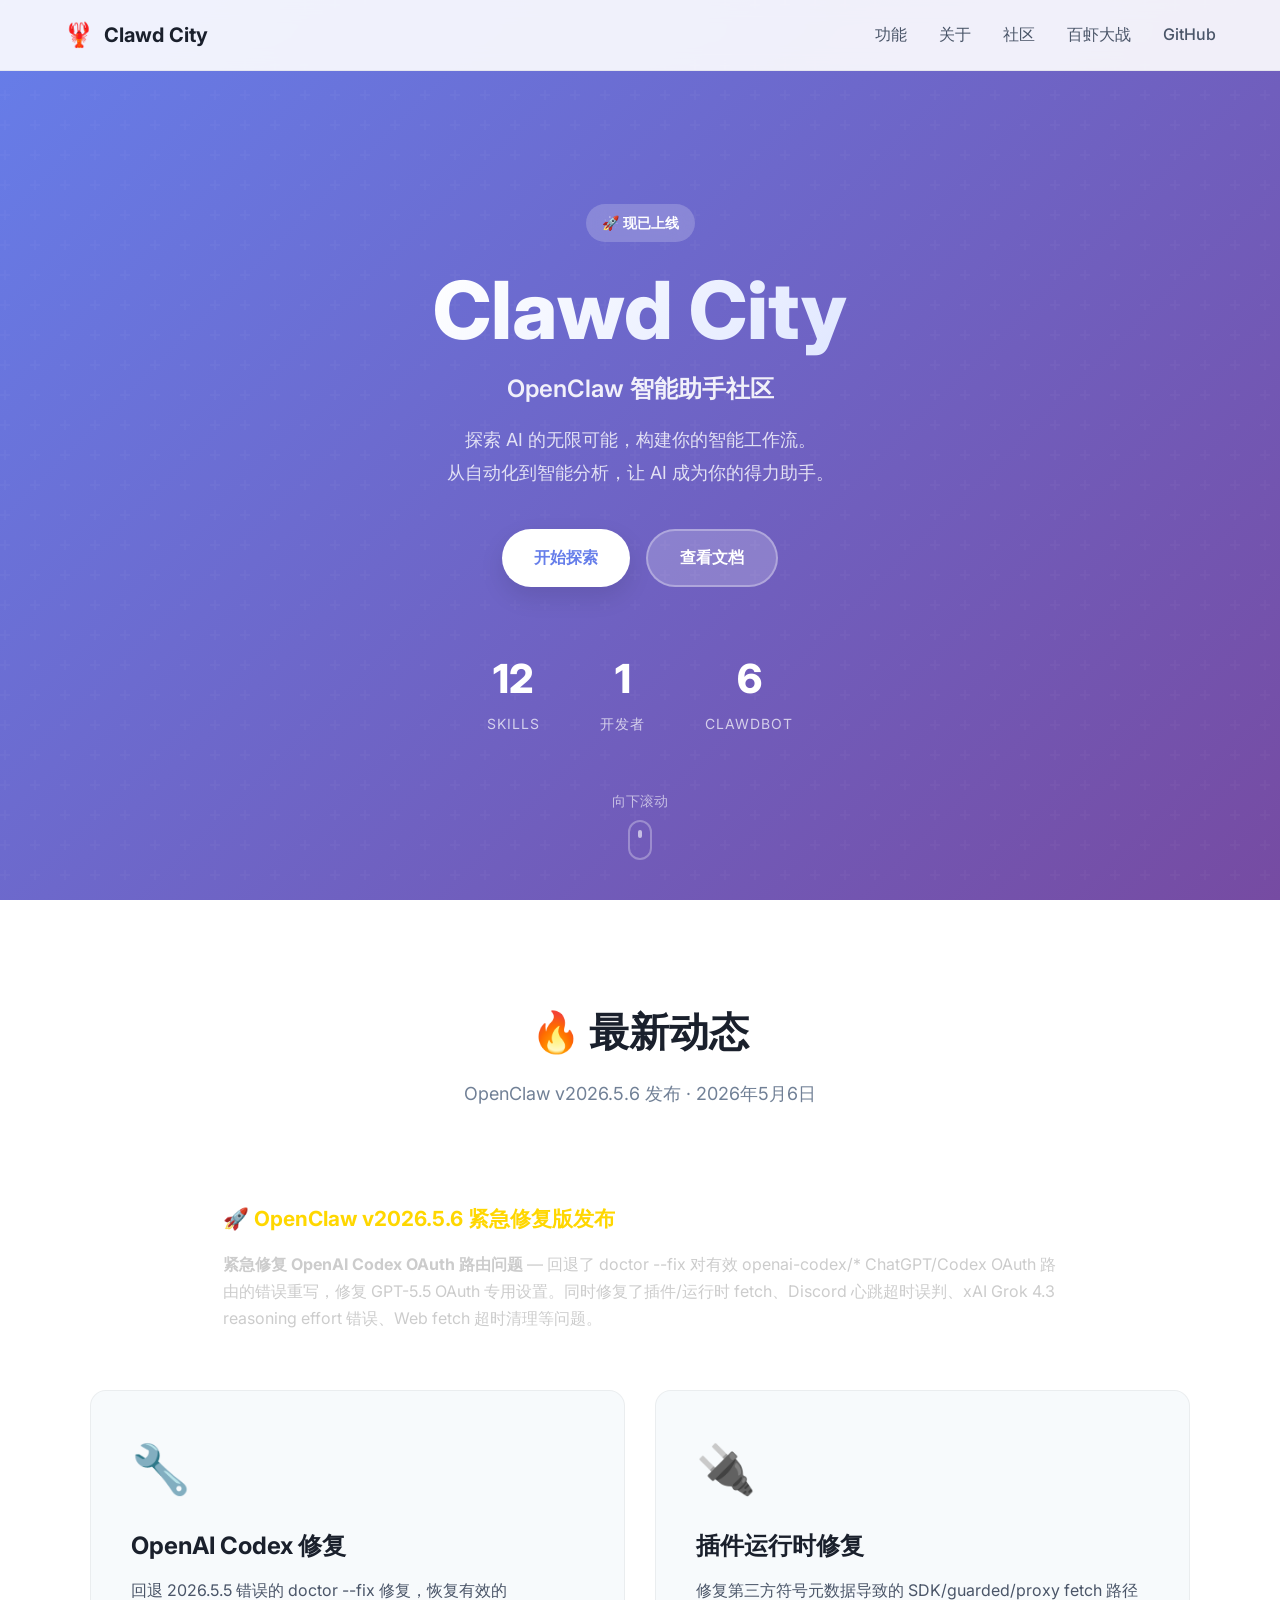
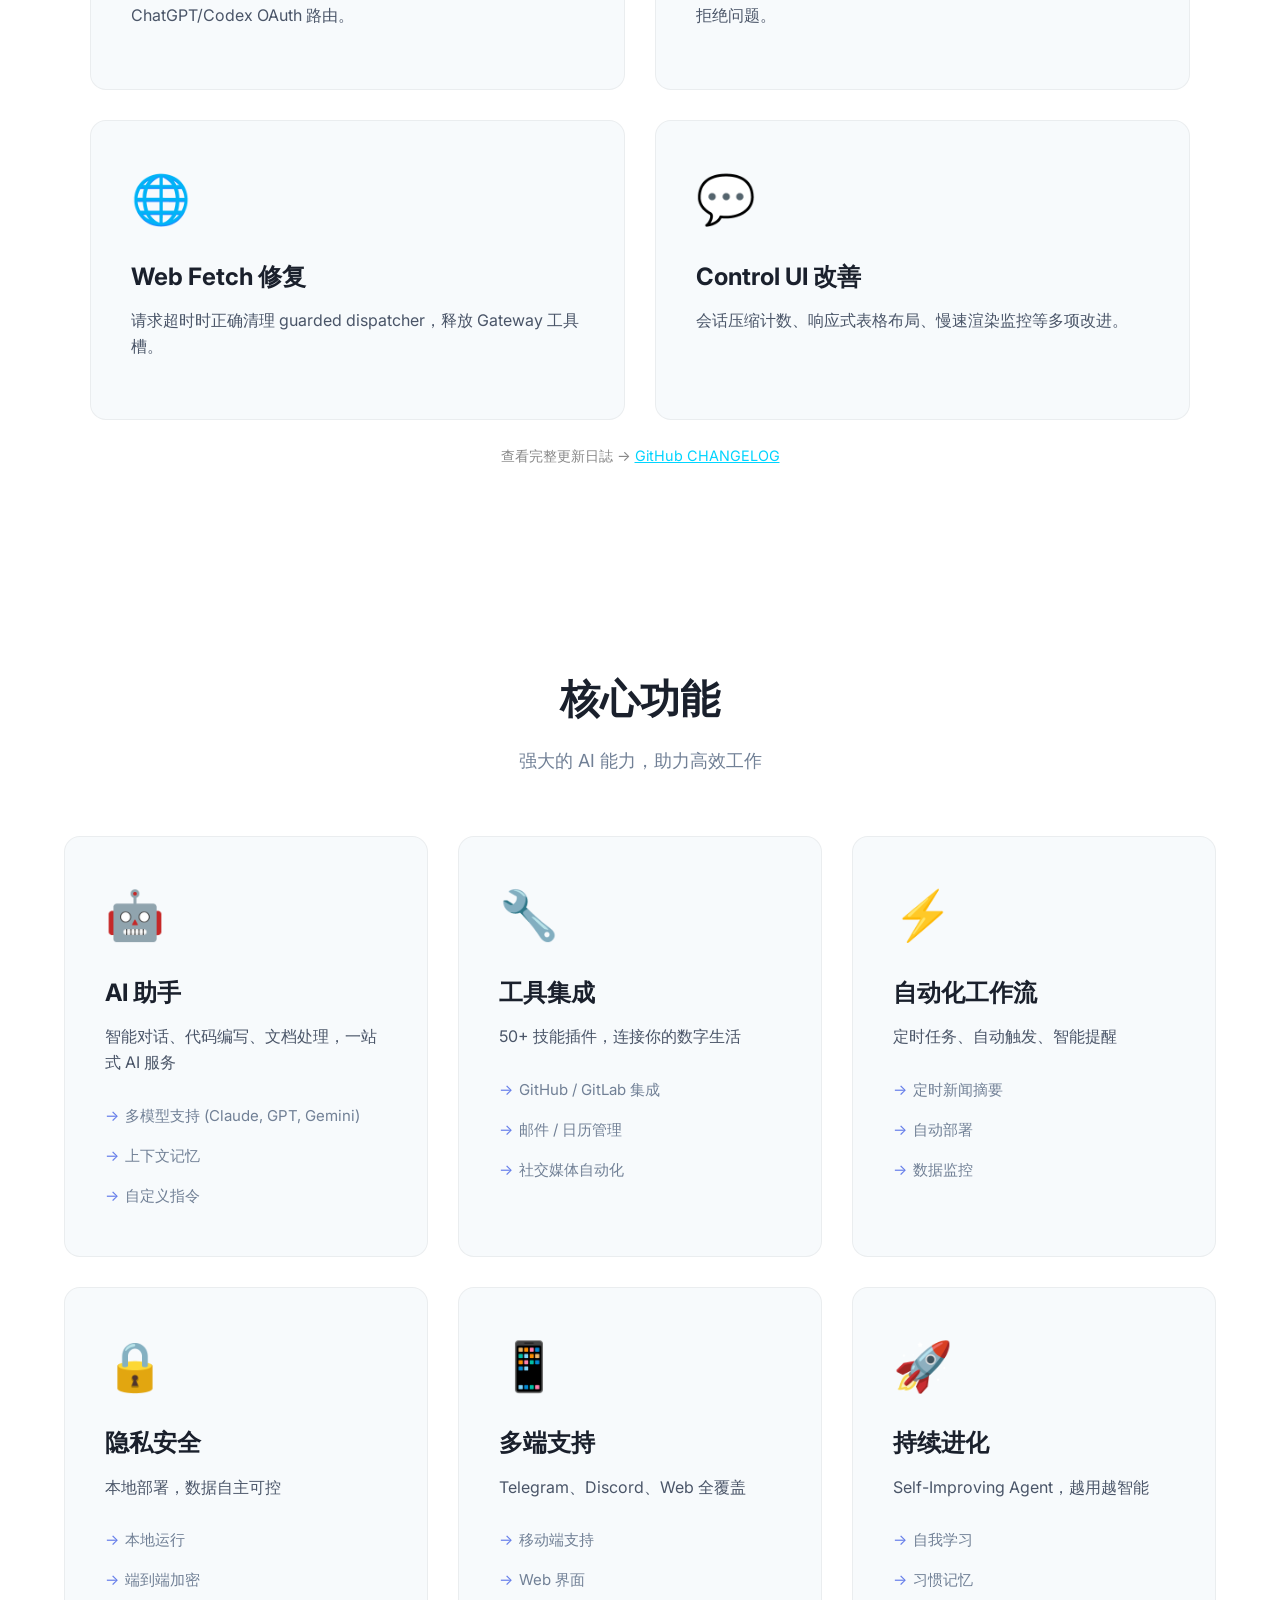
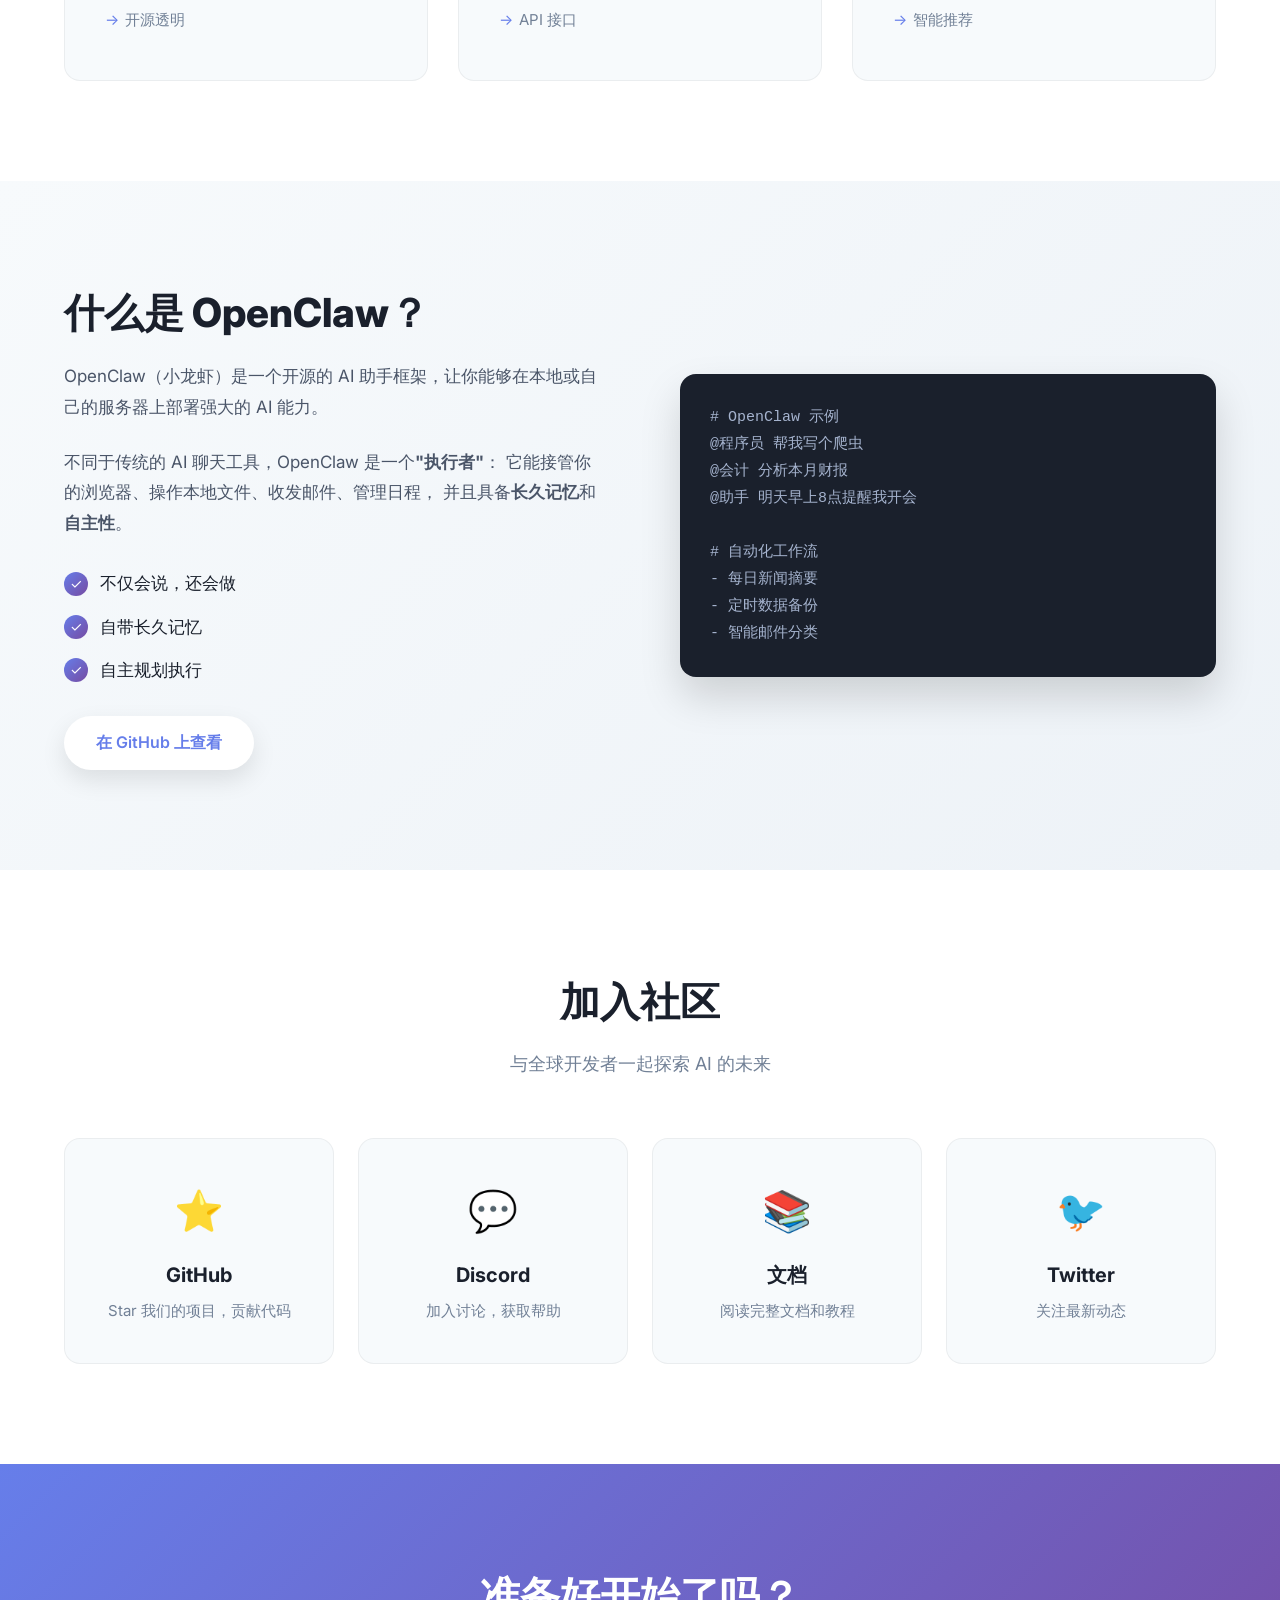
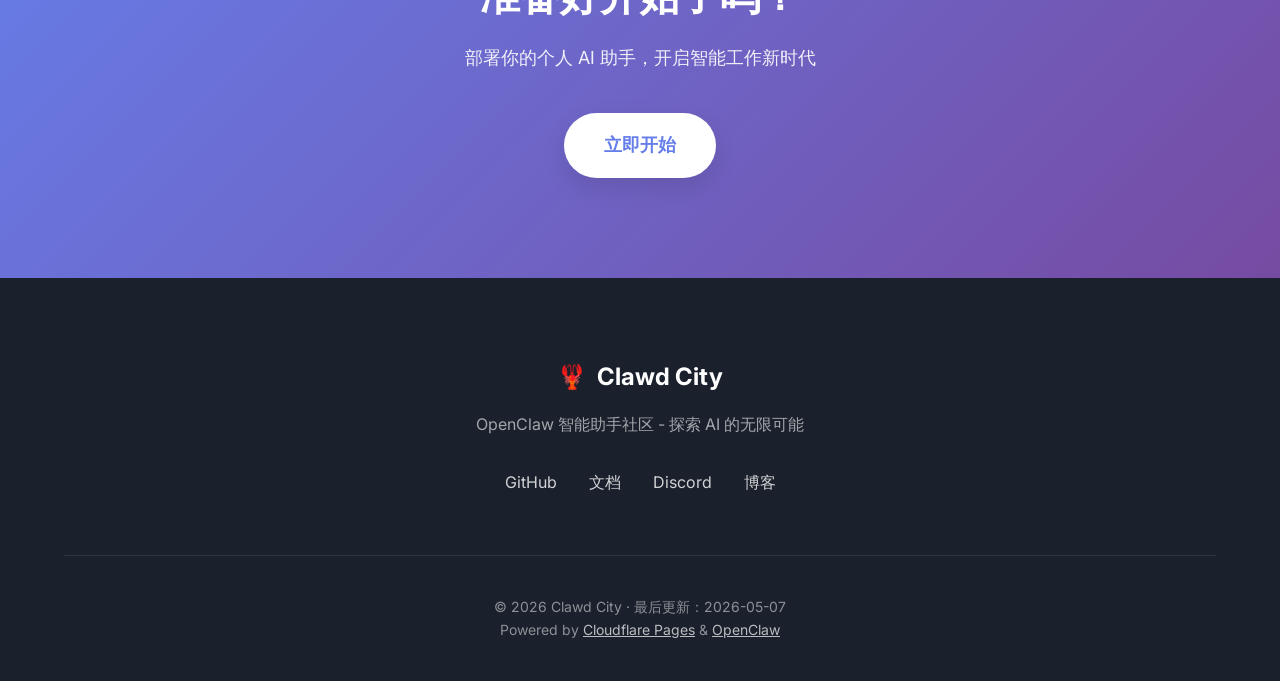
==== commit f7acb5d2: "Update to OpenClaw v2026.5.6 - Codex OAuth fix + Control UI improvements [skip ci]" ====
--- a/index.html
+++ b/index.html
@@ -1,4 +1,4 @@
-<!-- Updated: 2026-05-06 -->
+<!-- Updated: 2026-05-07 -->
 <!DOCTYPE html>
 <html lang="zh-CN">
 <head>
@@ -97,33 +97,33 @@
     <section id="news" class="features">
         <div class="container">
             <h2 class="section-title">🔥 最新动态</h2>
-            <p class="section-subtitle">OpenClaw v2026.5.4 发布 · 2026年5月4日</p>
+            <p class="section-subtitle">OpenClaw v2026.5.6 发布 · 2026年5月6日</p>
             
             <div style="background: rgba(255,255,255,0.05); border-radius: 16px; padding: 32px; margin-bottom: 24px; border: 1px solid rgba(255,255,255,0.1); max-width: 900px; margin-left: auto; margin-right: auto;">
-                <h3 style="color: #ffd700; margin-bottom: 16px; font-size: 1.3em;">🚀 文件传输插件 + Google Meet 实时语音</h3>
-                <p style="color: #ccc; line-height: 1.7;">全新 file-transfer 插件支持跨节点二进制文件操作（file_fetch/dir_list/dir_fetch/file_write），默认拒绝路径访问需管理员审批，16MB 单次传输上限。Google Meet/Voice Call 现支持 Twilio 实时语音直通 Gemini 语音桥，响应更迅速。同时带来 Channels 流式传输统一化、/steer 指令、Gateway 懒加载等大量改进。</p>
+                <h3 style="color: #ffd700; margin-bottom: 16px; font-size: 1.3em;">🚀 OpenClaw v2026.5.6 紧急修复版发布</h3>
+                <p style="color: #ccc; line-height: 1.7;"><strong>紧急修复 OpenAI Codex OAuth 路由问题</strong> — 回退了 doctor --fix 对有效 openai-codex/* ChatGPT/Codex OAuth 路由的错误重写，修复 GPT-5.5 OAuth 专用设置。同时修复了插件/运行时 fetch、Discord 心跳超时误判、xAI Grok 4.3 reasoning effort 错误、Web fetch 超时清理等问题。</p>
             </div>
             
             <div class="features-grid" style="max-width: 1100px; margin: 0 auto;">
                 <div class="feature-card" style="text-align:left;">
-                    <div class="feature-icon">📦</div>
-                    <h3>文件传输插件</h3>
-                    <p>file_fetch/dir_list/dir_fetch/file_write 跨节点二进制操作，路径安全策略默认拒绝。</p>
+                    <div class="feature-icon">🔧</div>
+                    <h3>OpenAI Codex 修复</h3>
+                    <p>回退 2026.5.5 错误的 doctor --fix 修复，恢复有效的 ChatGPT/Codex OAuth 路由。</p>
                 </div>
                 <div class="feature-card" style="text-align:left;">
-                    <div class="feature-icon">📹</div>
-                    <h3>Google Meet 语音增强</h3>
-                    <p>Twilio 语音实时桥接 Gemini，支持打断和背压缓冲，会议体验更流畅。</p>
+                    <div class="feature-icon">🔌</div>
+                    <h3>插件运行时修复</h3>
+                    <p>修复第三方符号元数据导致的 SDK/guarded/proxy fetch 路径拒绝问题。</p>
                 </div>
                 <div class="feature-card" style="text-align:left;">
-                    <div class="feature-icon">⚡</div>
-                    <h3>流式传输统一化</h3>
-                    <p>Discord/Telegram/Matrix/Slack/Teams 统一 streaming.mode: progress 配置。</p>
+                    <div class="feature-icon">🌐</div>
+                    <h3>Web Fetch 修复</h3>
+                    <p>请求超时时正确清理 guarded dispatcher，释放 Gateway 工具槽。</p>
                 </div>
                 <div class="feature-card" style="text-align:left;">
-                    <div class="feature-icon">🎯</div>
-                    <h3>/steer 指令</h3>
-                    <p>无需开启新轮次即可引导当前会话运行方向，提升交互效率。</p>
+                    <div class="feature-icon">💬</div>
+                    <h3>Control UI 改善</h3>
+                    <p>会话压缩计数、响应式表格布局、慢速渲染监控等多项改进。</p>
                 </div>
             </div>
             
@@ -322,7 +322,7 @@
                 </div>
             </div>
             <div class="footer-bottom">
-                <p>&copy; 2026 Clawd City · 最后更新：2026-05-06</p>
+                <p>&copy; 2026 Clawd City · 最后更新：2026-05-07</p>
                 <p>Powered by <a href="https://pages.cloudflare.com" target="_blank">Cloudflare Pages</a> & <a href="https://openclaw.ai" target="_blank">OpenClaw</a></p>
             </div>
         </div>
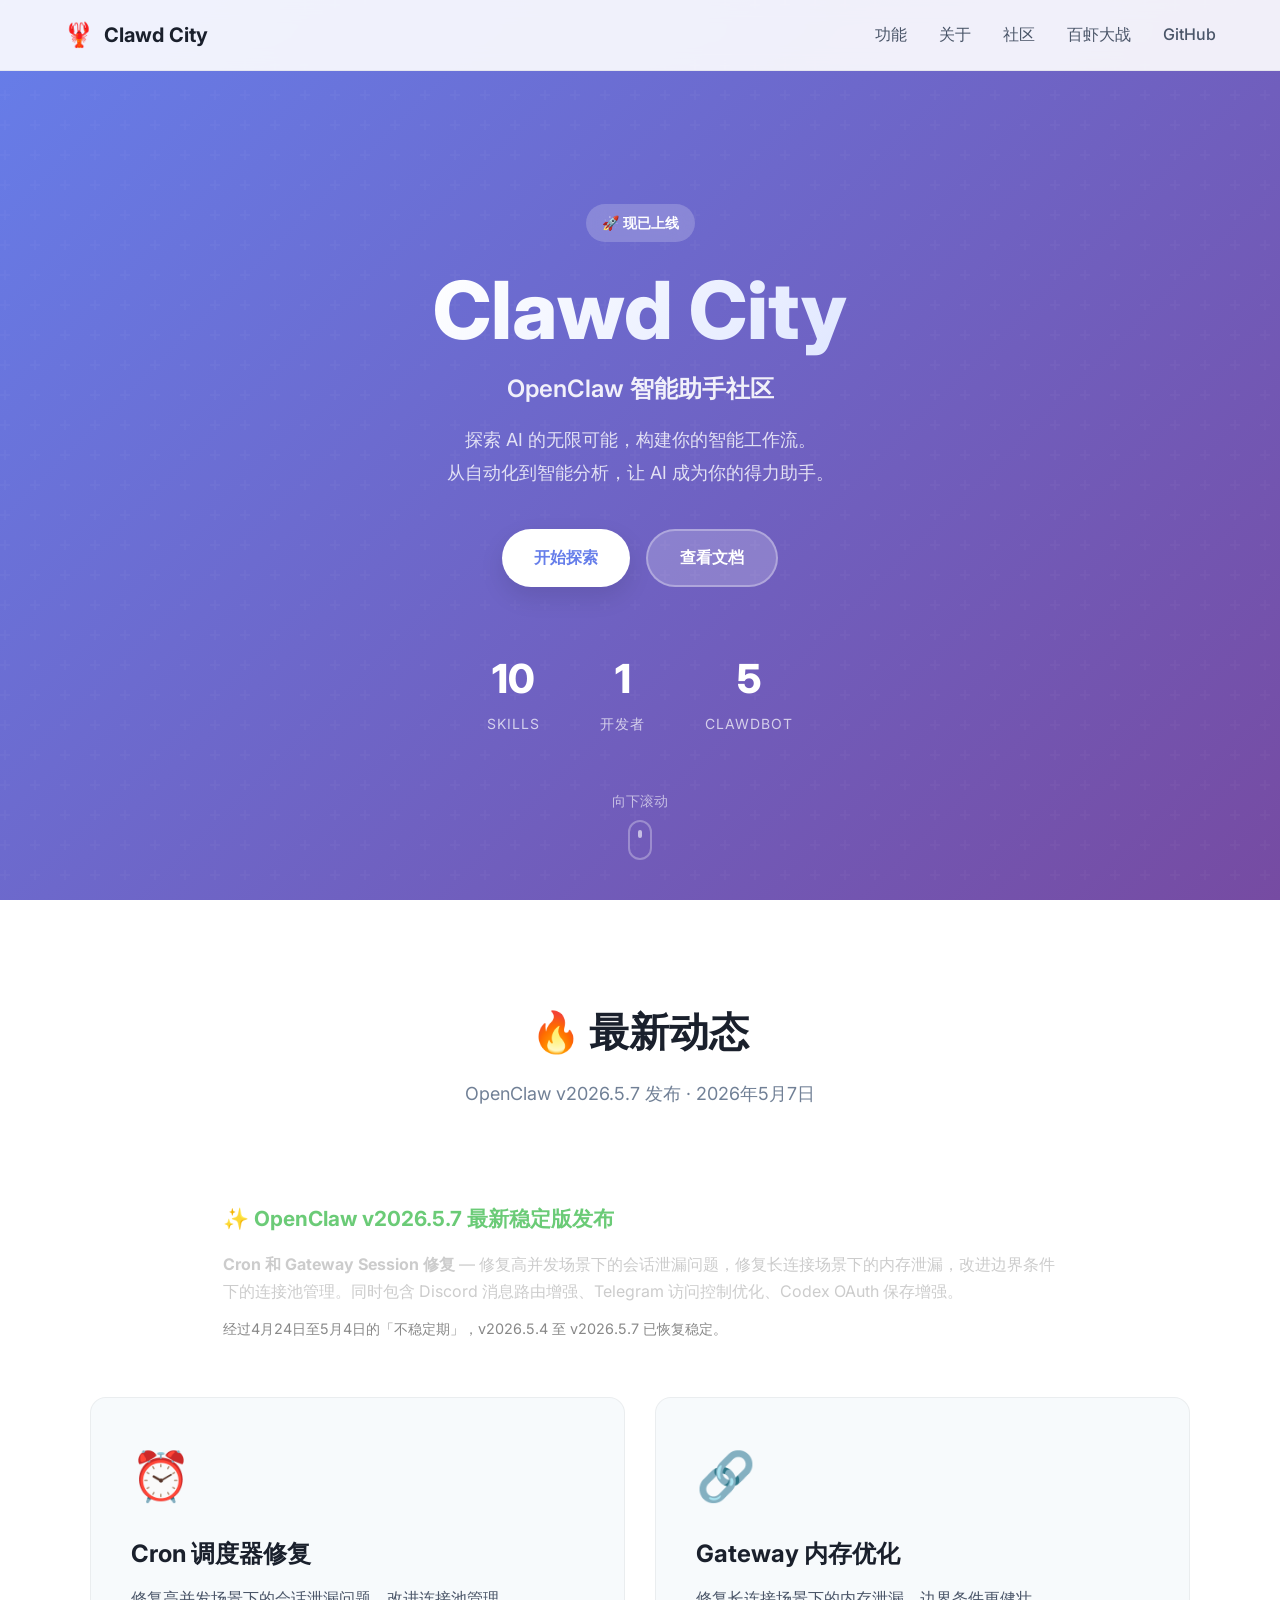
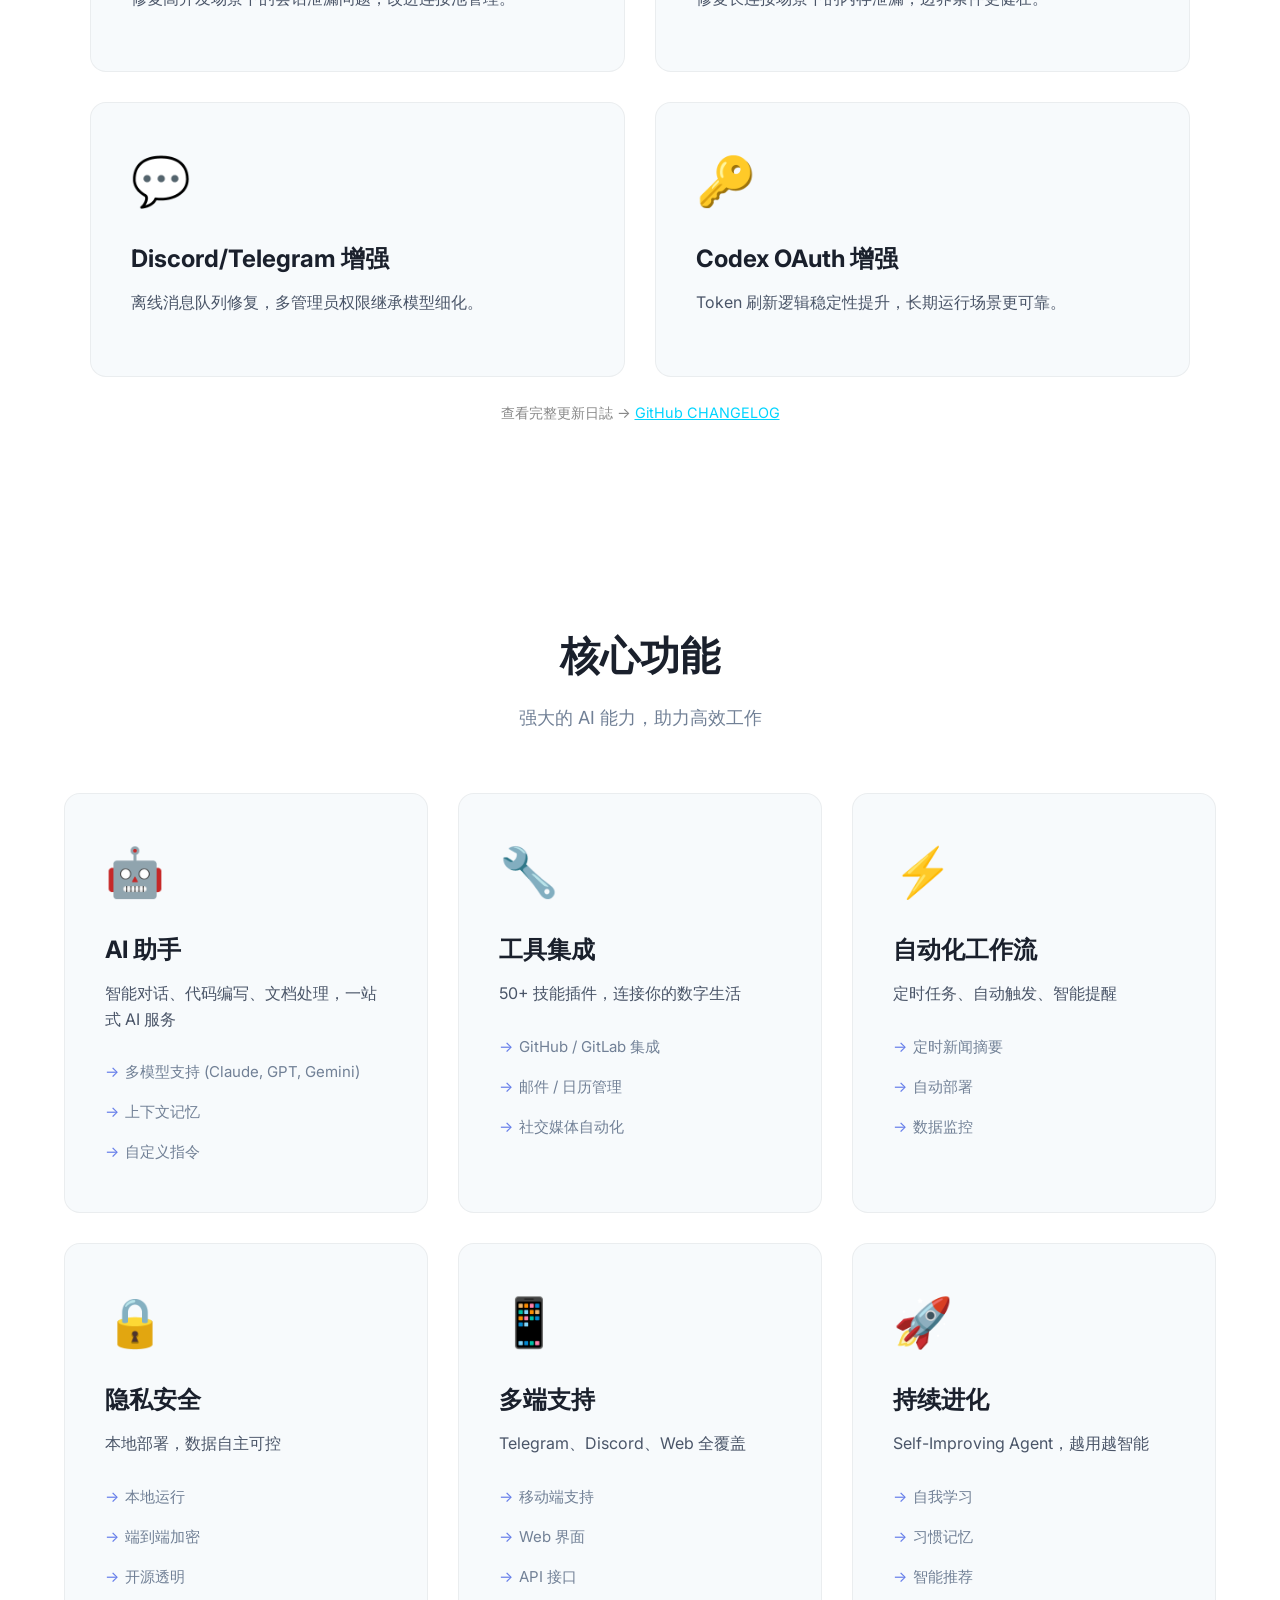
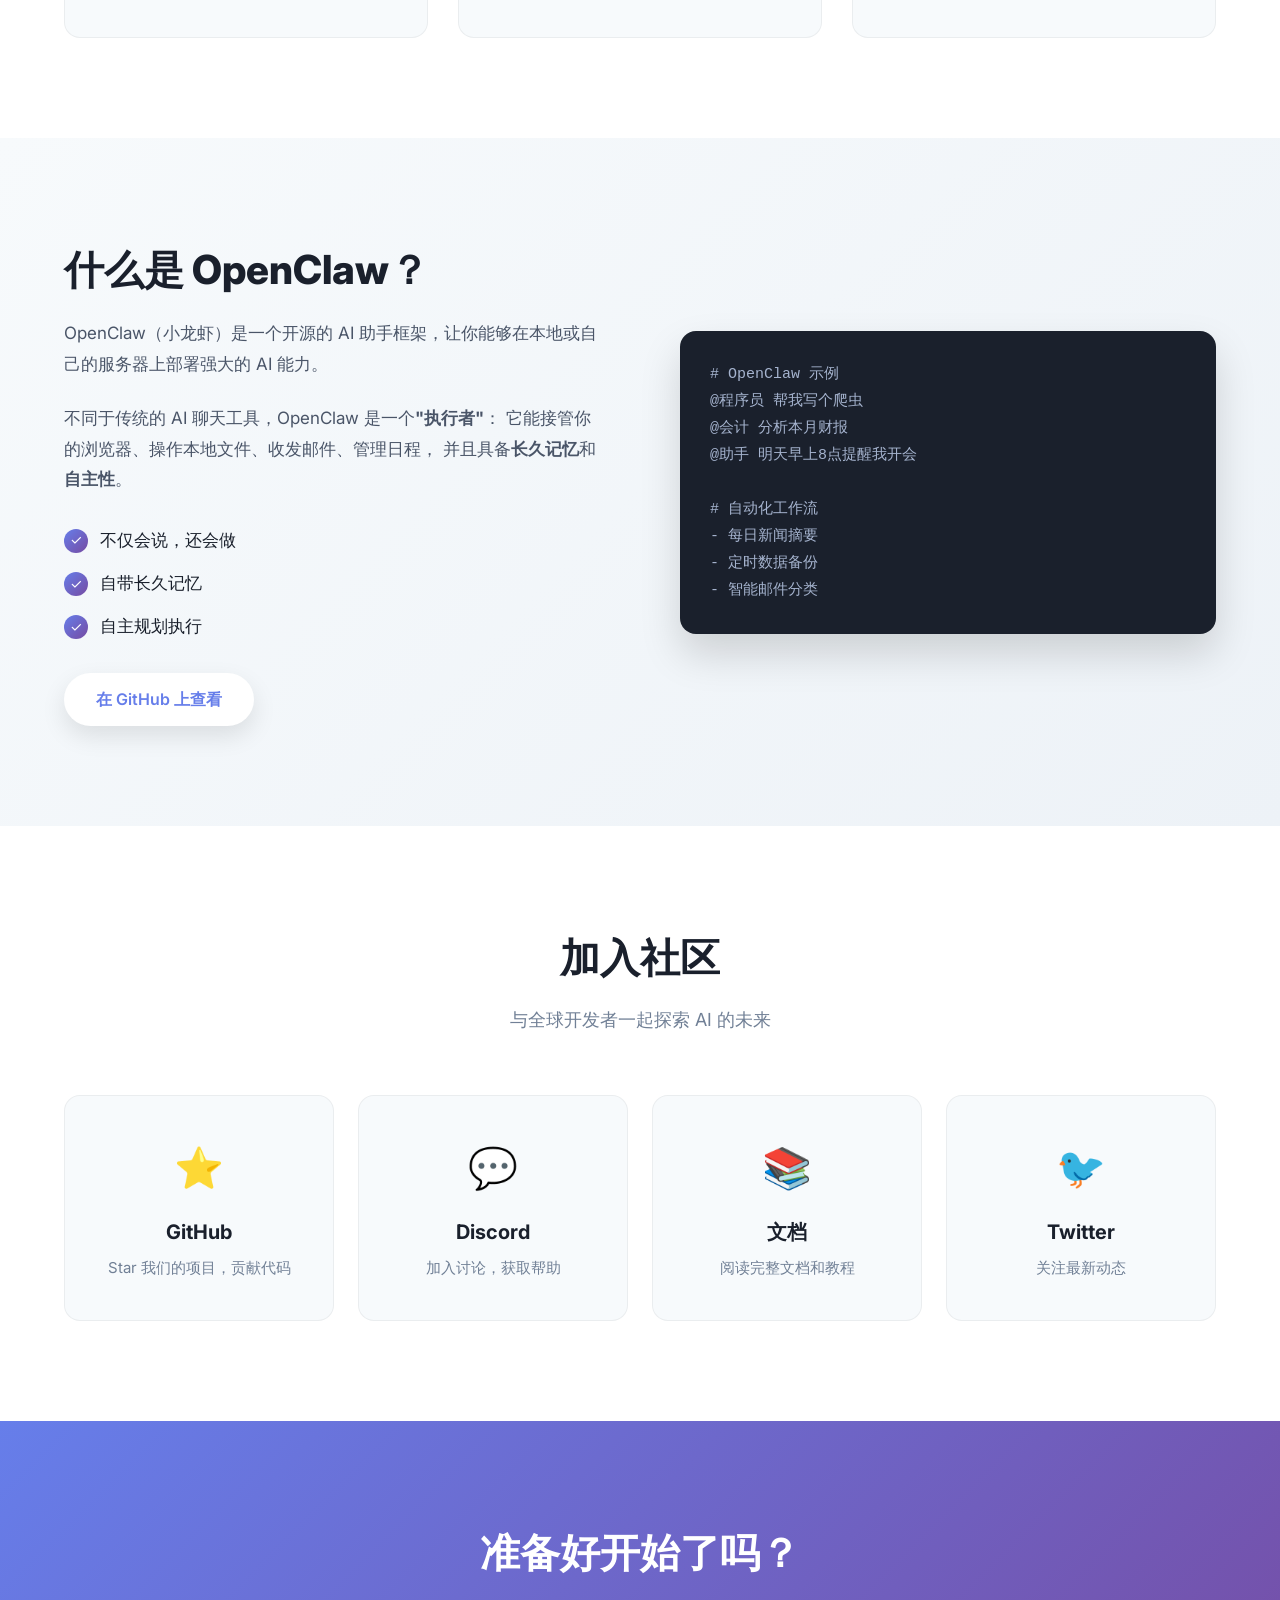
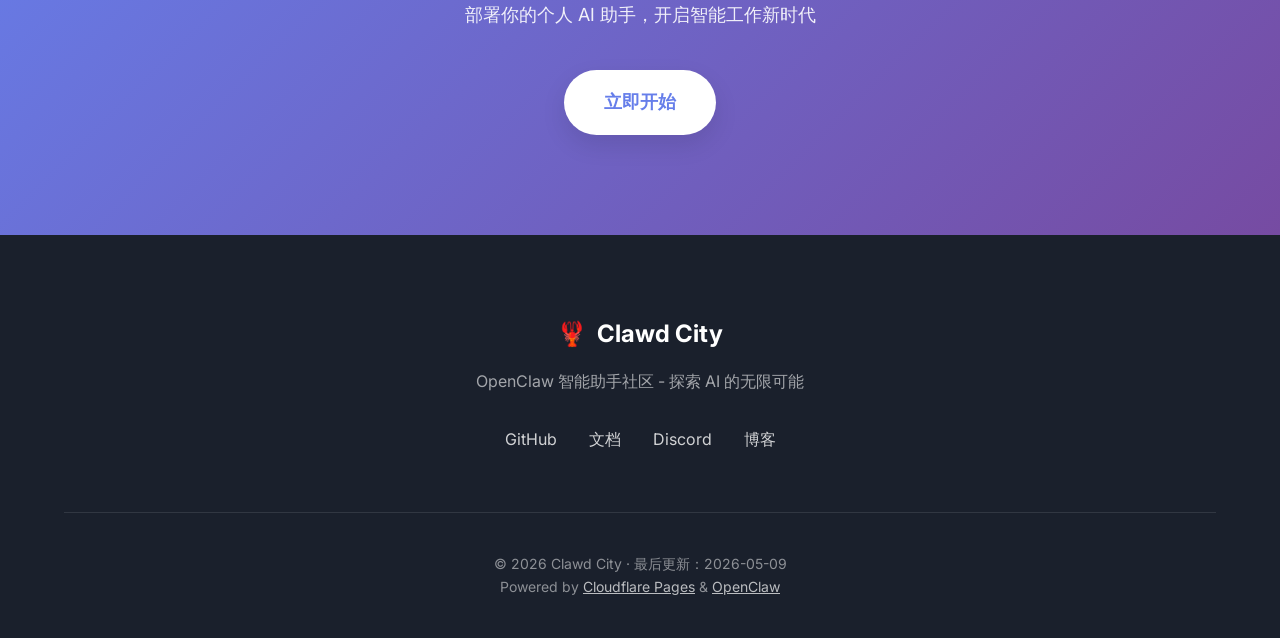
==== commit de88e0c6: "Update to OpenClaw v2026.5.7 (2026-05-09) - Update version to v2026.5.7 (latest stable) - Replace v2" ====
--- a/index.html
+++ b/index.html
@@ -1,4 +1,4 @@
-<!-- Updated: 2026-05-07 -->
+<!-- Updated: 2026-05-09 -->
 <!DOCTYPE html>
 <html lang="zh-CN">
 <head>
@@ -97,33 +97,34 @@
     <section id="news" class="features">
         <div class="container">
             <h2 class="section-title">🔥 最新动态</h2>
-            <p class="section-subtitle">OpenClaw v2026.5.6 发布 · 2026年5月6日</p>
+            <p class="section-subtitle">OpenClaw v2026.5.7 发布 · 2026年5月7日</p>
             
             <div style="background: rgba(255,255,255,0.05); border-radius: 16px; padding: 32px; margin-bottom: 24px; border: 1px solid rgba(255,255,255,0.1); max-width: 900px; margin-left: auto; margin-right: auto;">
-                <h3 style="color: #ffd700; margin-bottom: 16px; font-size: 1.3em;">🚀 OpenClaw v2026.5.6 紧急修复版发布</h3>
-                <p style="color: #ccc; line-height: 1.7;"><strong>紧急修复 OpenAI Codex OAuth 路由问题</strong> — 回退了 doctor --fix 对有效 openai-codex/* ChatGPT/Codex OAuth 路由的错误重写，修复 GPT-5.5 OAuth 专用设置。同时修复了插件/运行时 fetch、Discord 心跳超时误判、xAI Grok 4.3 reasoning effort 错误、Web fetch 超时清理等问题。</p>
+                <h3 style="color: #6bcb77; margin-bottom: 16px; font-size: 1.3em;">✨ OpenClaw v2026.5.7 最新稳定版发布</h3>
+                <p style="color: #ccc; line-height: 1.7;"><strong>Cron 和 Gateway Session 修复</strong> — 修复高并发场景下的会话泄漏问题，修复长连接场景下的内存泄漏，改进边界条件下的连接池管理。同时包含 Discord 消息路由增强、Telegram 访问控制优化、Codex OAuth 保存增强。</p>
+                <p style="color: #888; margin-top: 12px; font-size: 0.9em;">经过4月24日至5月4日的「不稳定期」，v2026.5.4 至 v2026.5.7 已恢复稳定。</p>
             </div>
             
             <div class="features-grid" style="max-width: 1100px; margin: 0 auto;">
                 <div class="feature-card" style="text-align:left;">
-                    <div class="feature-icon">🔧</div>
-                    <h3>OpenAI Codex 修复</h3>
-                    <p>回退 2026.5.5 错误的 doctor --fix 修复，恢复有效的 ChatGPT/Codex OAuth 路由。</p>
+                    <div class="feature-icon">⏰</div>
+                    <h3>Cron 调度器修复</h3>
+                    <p>修复高并发场景下的会话泄漏问题，改进连接池管理。</p>
                 </div>
                 <div class="feature-card" style="text-align:left;">
-                    <div class="feature-icon">🔌</div>
-                    <h3>插件运行时修复</h3>
-                    <p>修复第三方符号元数据导致的 SDK/guarded/proxy fetch 路径拒绝问题。</p>
-                </div>
-                <div class="feature-card" style="text-align:left;">
-                    <div class="feature-icon">🌐</div>
-                    <h3>Web Fetch 修复</h3>
-                    <p>请求超时时正确清理 guarded dispatcher，释放 Gateway 工具槽。</p>
+                    <div class="feature-icon">🔗</div>
+                    <h3>Gateway 内存优化</h3>
+                    <p>修复长连接场景下的内存泄漏，边界条件更健壮。</p>
                 </div>
                 <div class="feature-card" style="text-align:left;">
                     <div class="feature-icon">💬</div>
-                    <h3>Control UI 改善</h3>
-                    <p>会话压缩计数、响应式表格布局、慢速渲染监控等多项改进。</p>
+                    <h3>Discord/Telegram 增强</h3>
+                    <p>离线消息队列修复，多管理员权限继承模型细化。</p>
+                </div>
+                <div class="feature-card" style="text-align:left;">
+                    <div class="feature-icon">🔑</div>
+                    <h3>Codex OAuth 增强</h3>
+                    <p>Token 刷新逻辑稳定性提升，长期运行场景更可靠。</p>
                 </div>
             </div>
             
@@ -322,7 +323,7 @@
                 </div>
             </div>
             <div class="footer-bottom">
-                <p>&copy; 2026 Clawd City · 最后更新：2026-05-07</p>
+                <p>&copy; 2026 Clawd City · 最后更新：2026-05-09</p>
                 <p>Powered by <a href="https://pages.cloudflare.com" target="_blank">Cloudflare Pages</a> & <a href="https://openclaw.ai" target="_blank">OpenClaw</a></p>
             </div>
         </div>
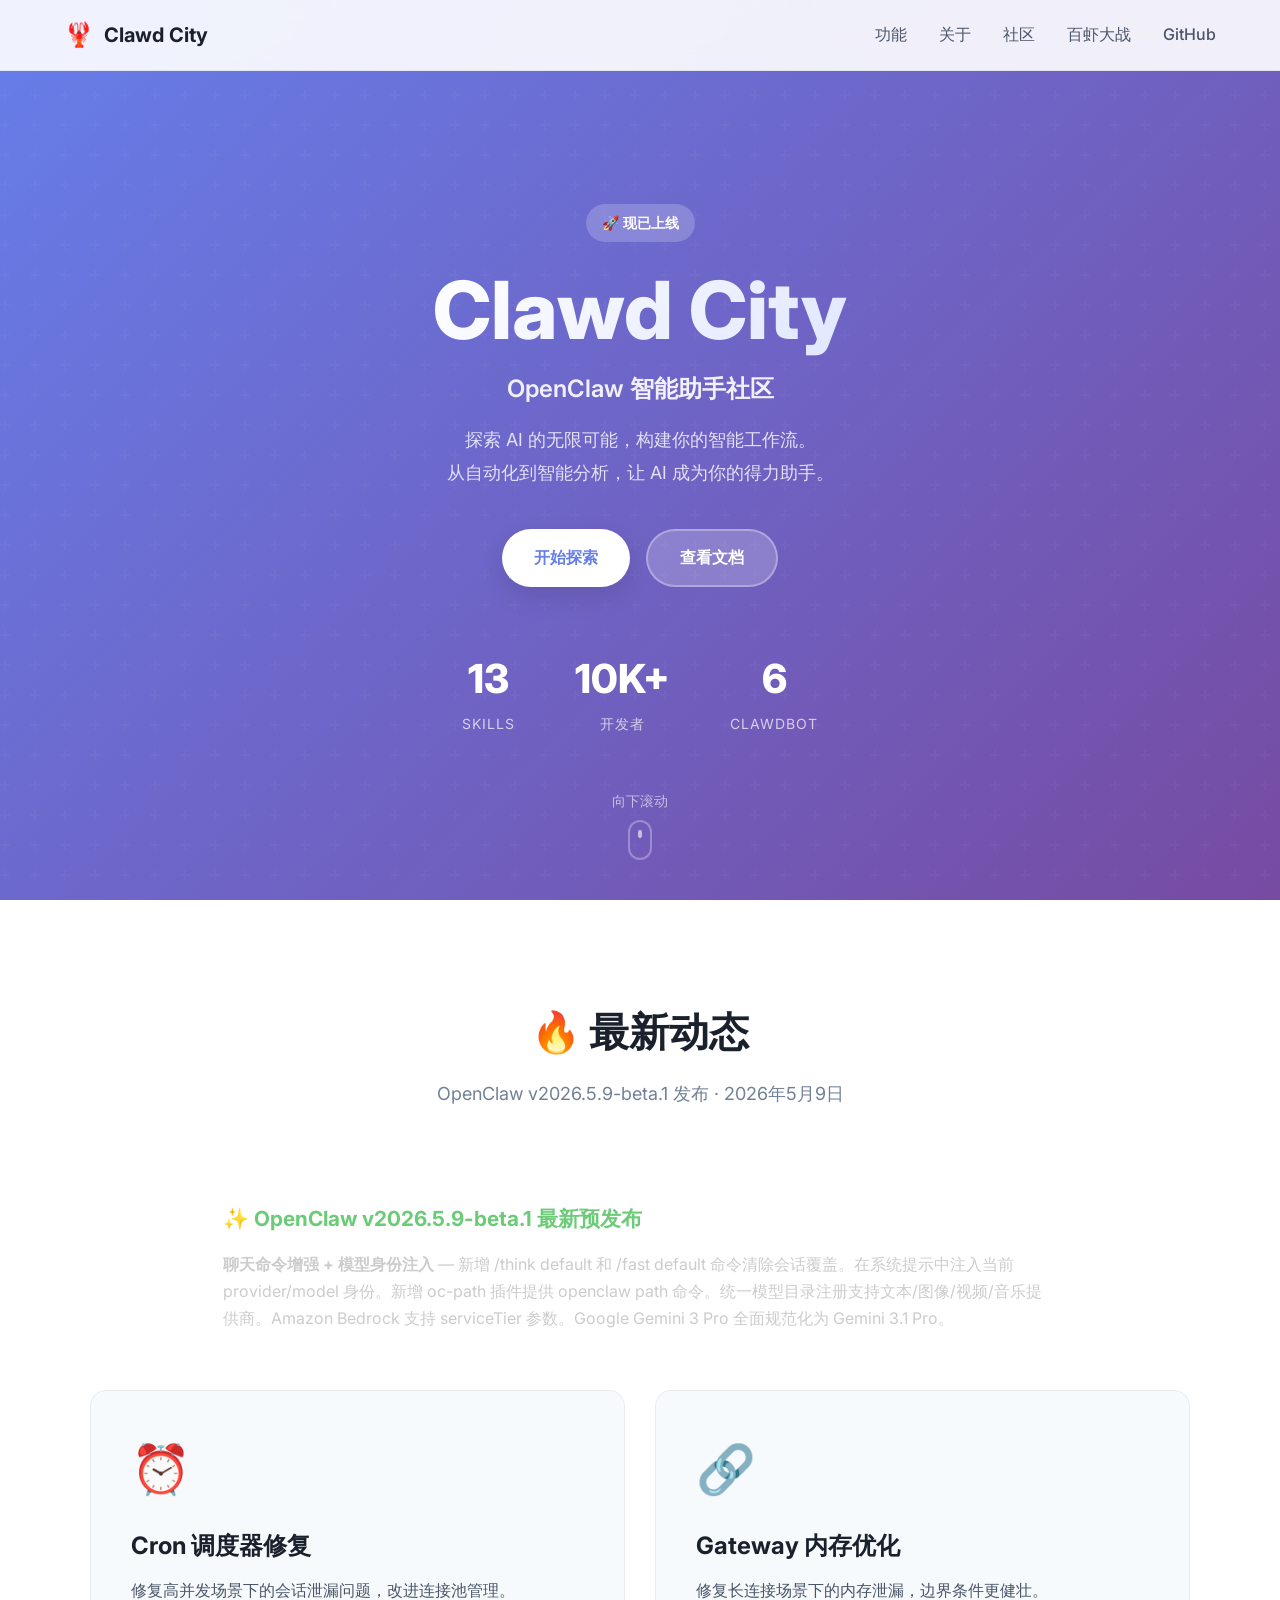
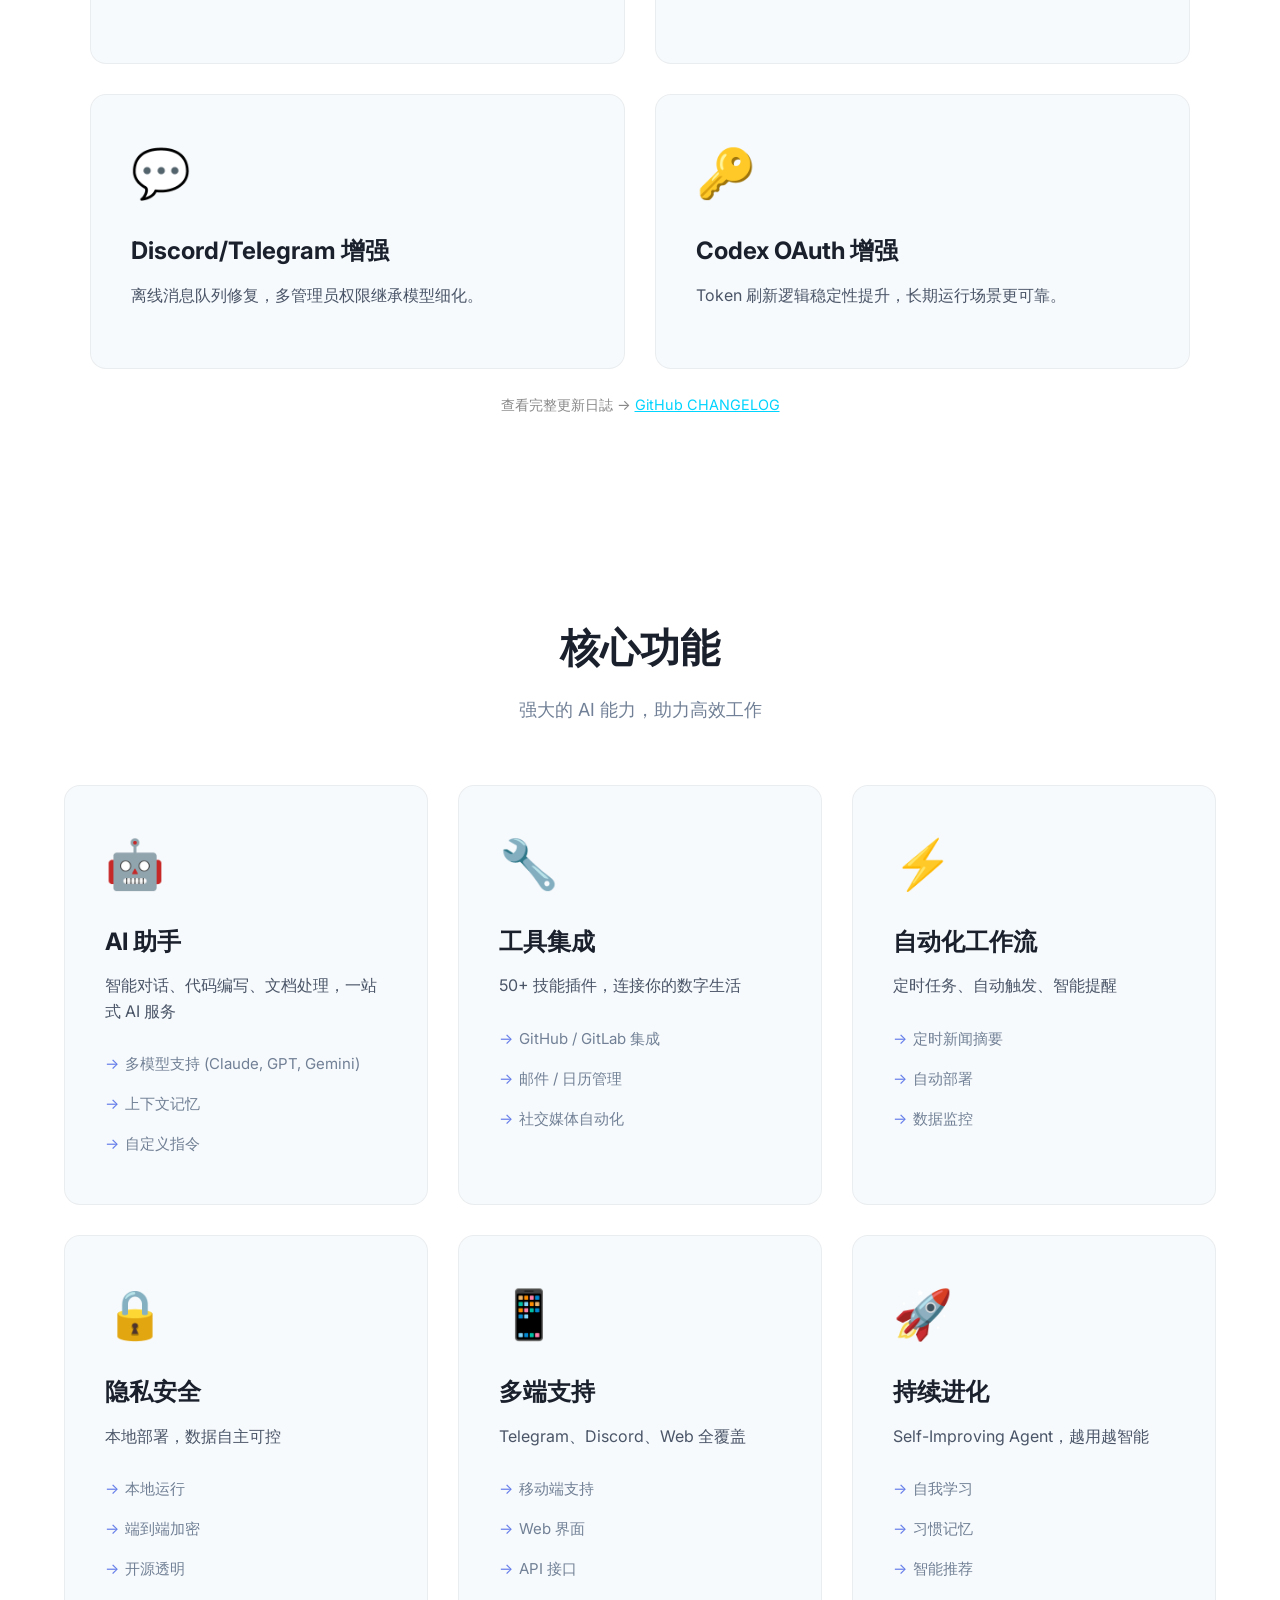
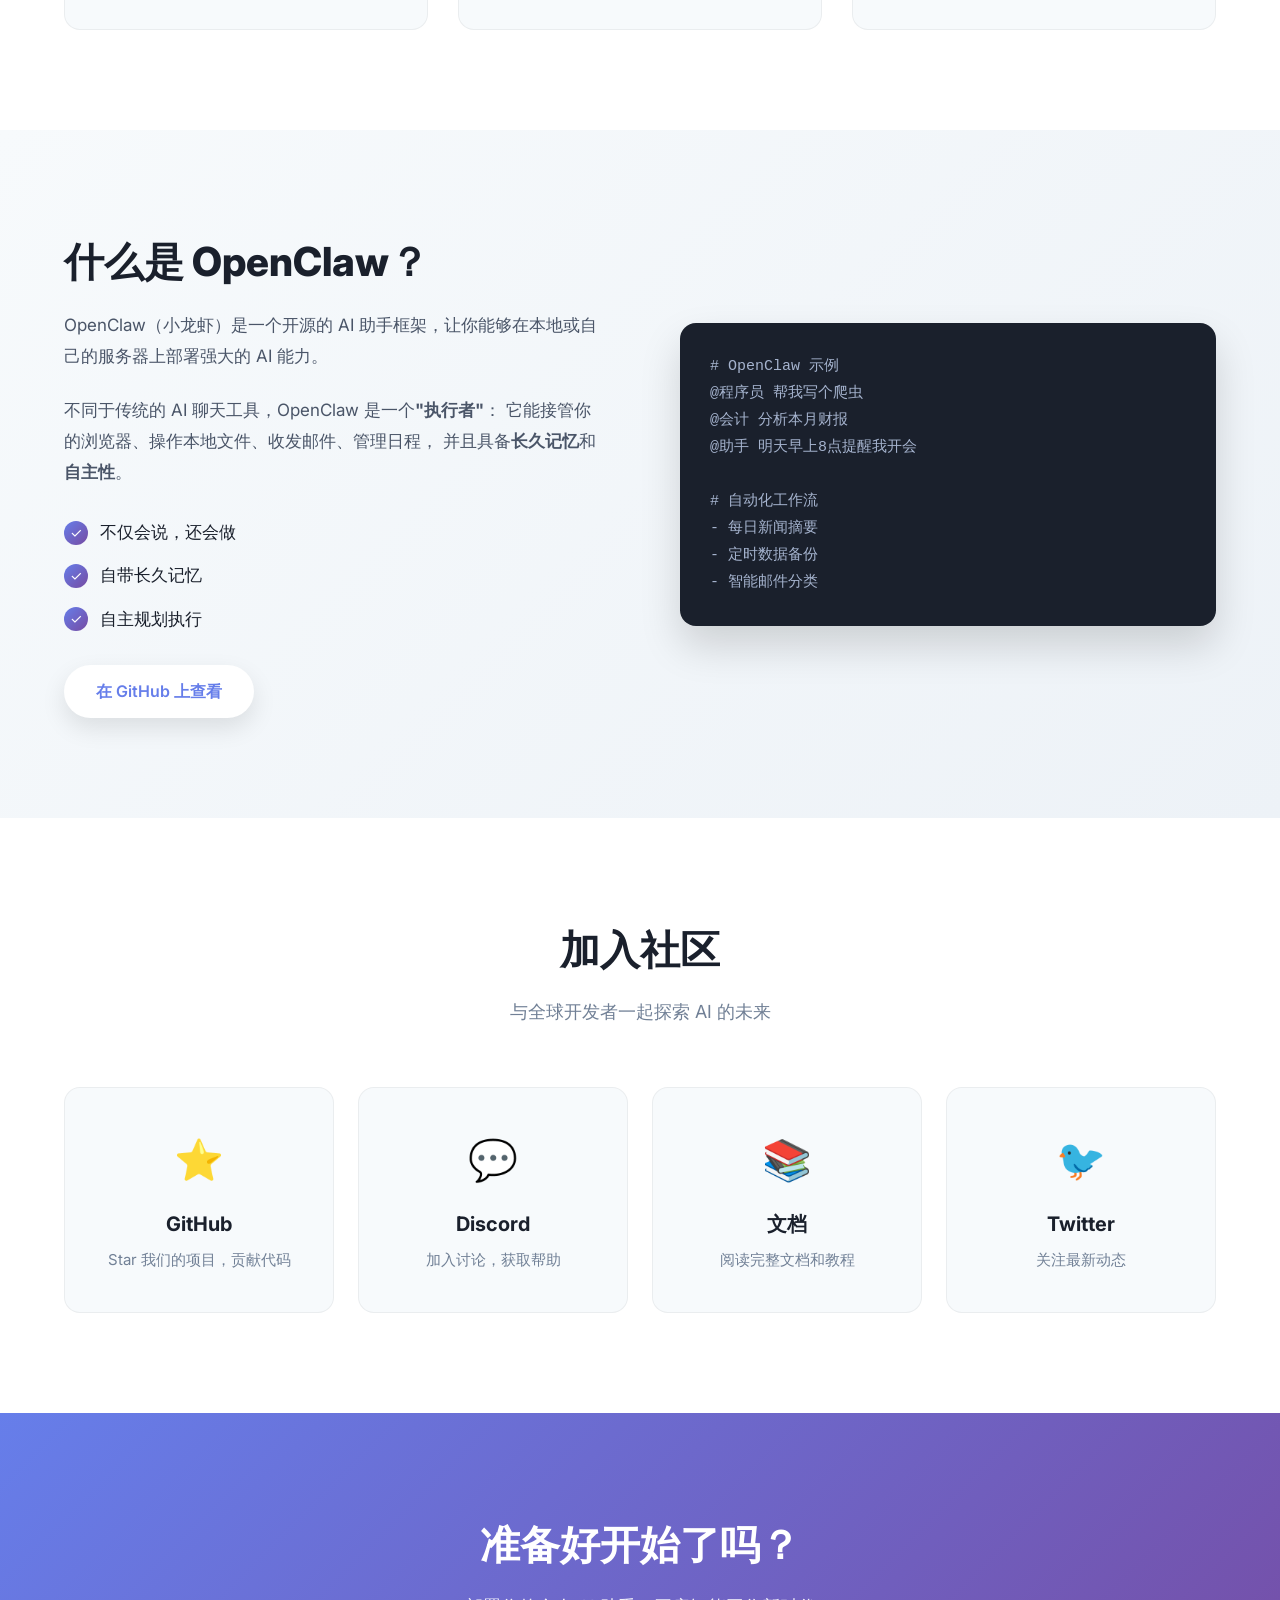
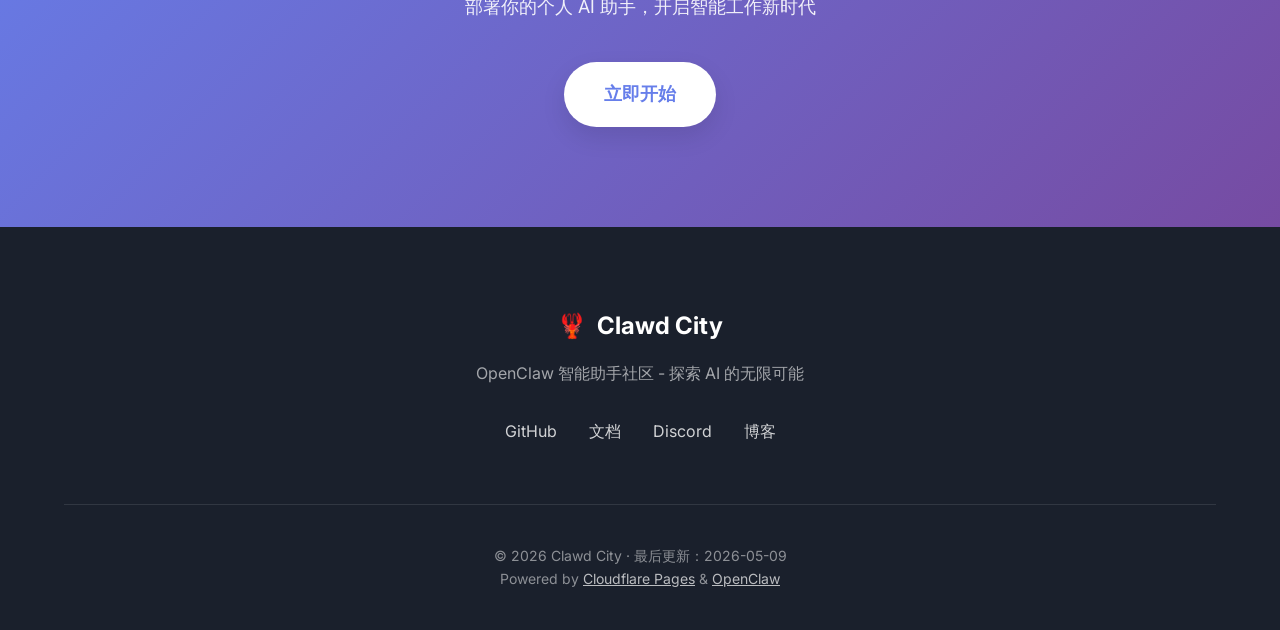
==== commit 61588ebd: "🤖 Weekly update: OpenClaw v2026.5.9-beta.1 release notes" ====
--- a/index.html
+++ b/index.html
@@ -1,4 +1,4 @@
-<!-- Updated: 2026-05-09 -->
+<!-- Updated: 2026-05-10 -->
 <!DOCTYPE html>
 <html lang="zh-CN">
 <head>
@@ -97,12 +97,11 @@
     <section id="news" class="features">
         <div class="container">
             <h2 class="section-title">🔥 最新动态</h2>
-            <p class="section-subtitle">OpenClaw v2026.5.7 发布 · 2026年5月7日</p>
+            <p class="section-subtitle">OpenClaw v2026.5.9-beta.1 发布 · 2026年5月9日</p>
             
             <div style="background: rgba(255,255,255,0.05); border-radius: 16px; padding: 32px; margin-bottom: 24px; border: 1px solid rgba(255,255,255,0.1); max-width: 900px; margin-left: auto; margin-right: auto;">
-                <h3 style="color: #6bcb77; margin-bottom: 16px; font-size: 1.3em;">✨ OpenClaw v2026.5.7 最新稳定版发布</h3>
-                <p style="color: #ccc; line-height: 1.7;"><strong>Cron 和 Gateway Session 修复</strong> — 修复高并发场景下的会话泄漏问题，修复长连接场景下的内存泄漏，改进边界条件下的连接池管理。同时包含 Discord 消息路由增强、Telegram 访问控制优化、Codex OAuth 保存增强。</p>
-                <p style="color: #888; margin-top: 12px; font-size: 0.9em;">经过4月24日至5月4日的「不稳定期」，v2026.5.4 至 v2026.5.7 已恢复稳定。</p>
+                <h3 style="color: #6bcb77; margin-bottom: 16px; font-size: 1.3em;">✨ OpenClaw v2026.5.9-beta.1 最新预发布</h3>
+                <p style="color: #ccc; line-height: 1.7;"><strong>聊天命令增强 + 模型身份注入</strong> — 新增 /think default 和 /fast default 命令清除会话覆盖。在系统提示中注入当前 provider/model 身份。新增 oc-path 插件提供 openclaw path 命令。统一模型目录注册支持文本/图像/视频/音乐提供商。Amazon Bedrock 支持 serviceTier 参数。Google Gemini 3 Pro 全面规范化为 Gemini 3.1 Pro。</p>
             </div>
             
             <div class="features-grid" style="max-width: 1100px; margin: 0 auto;">
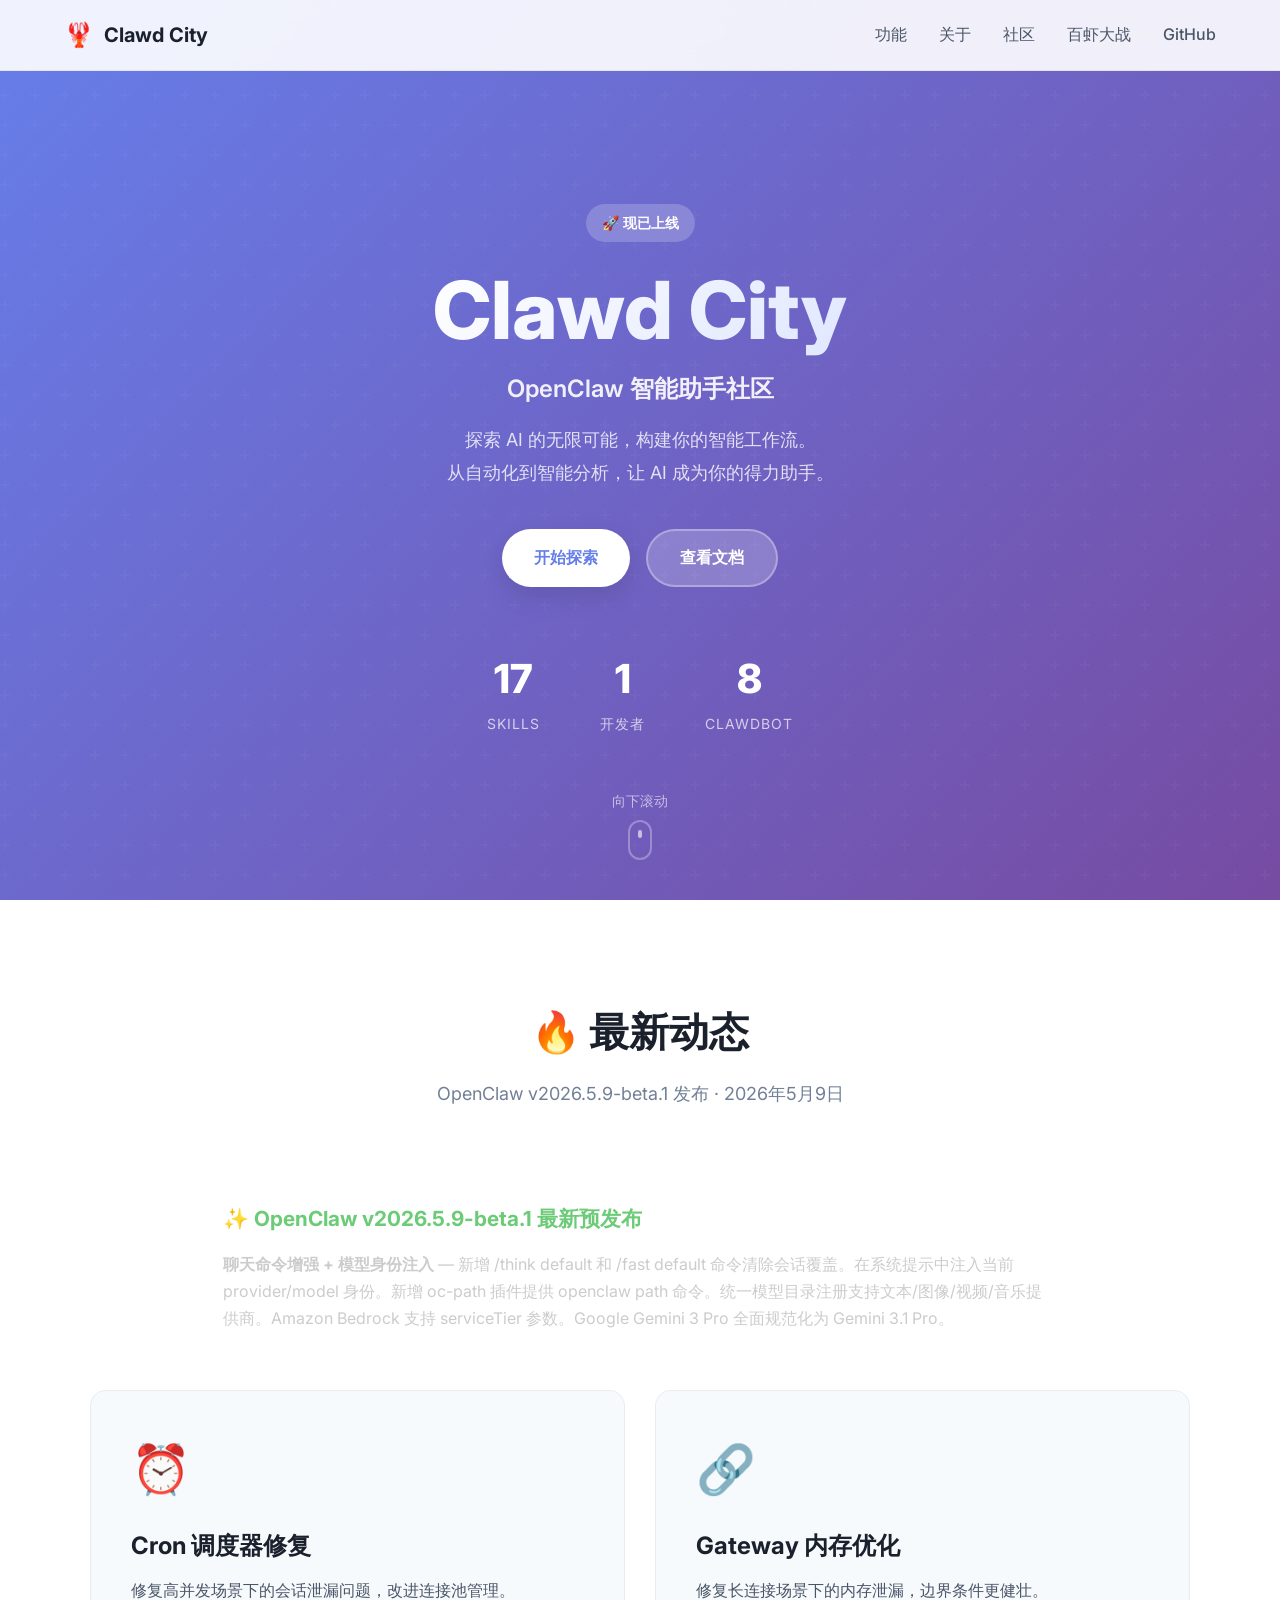
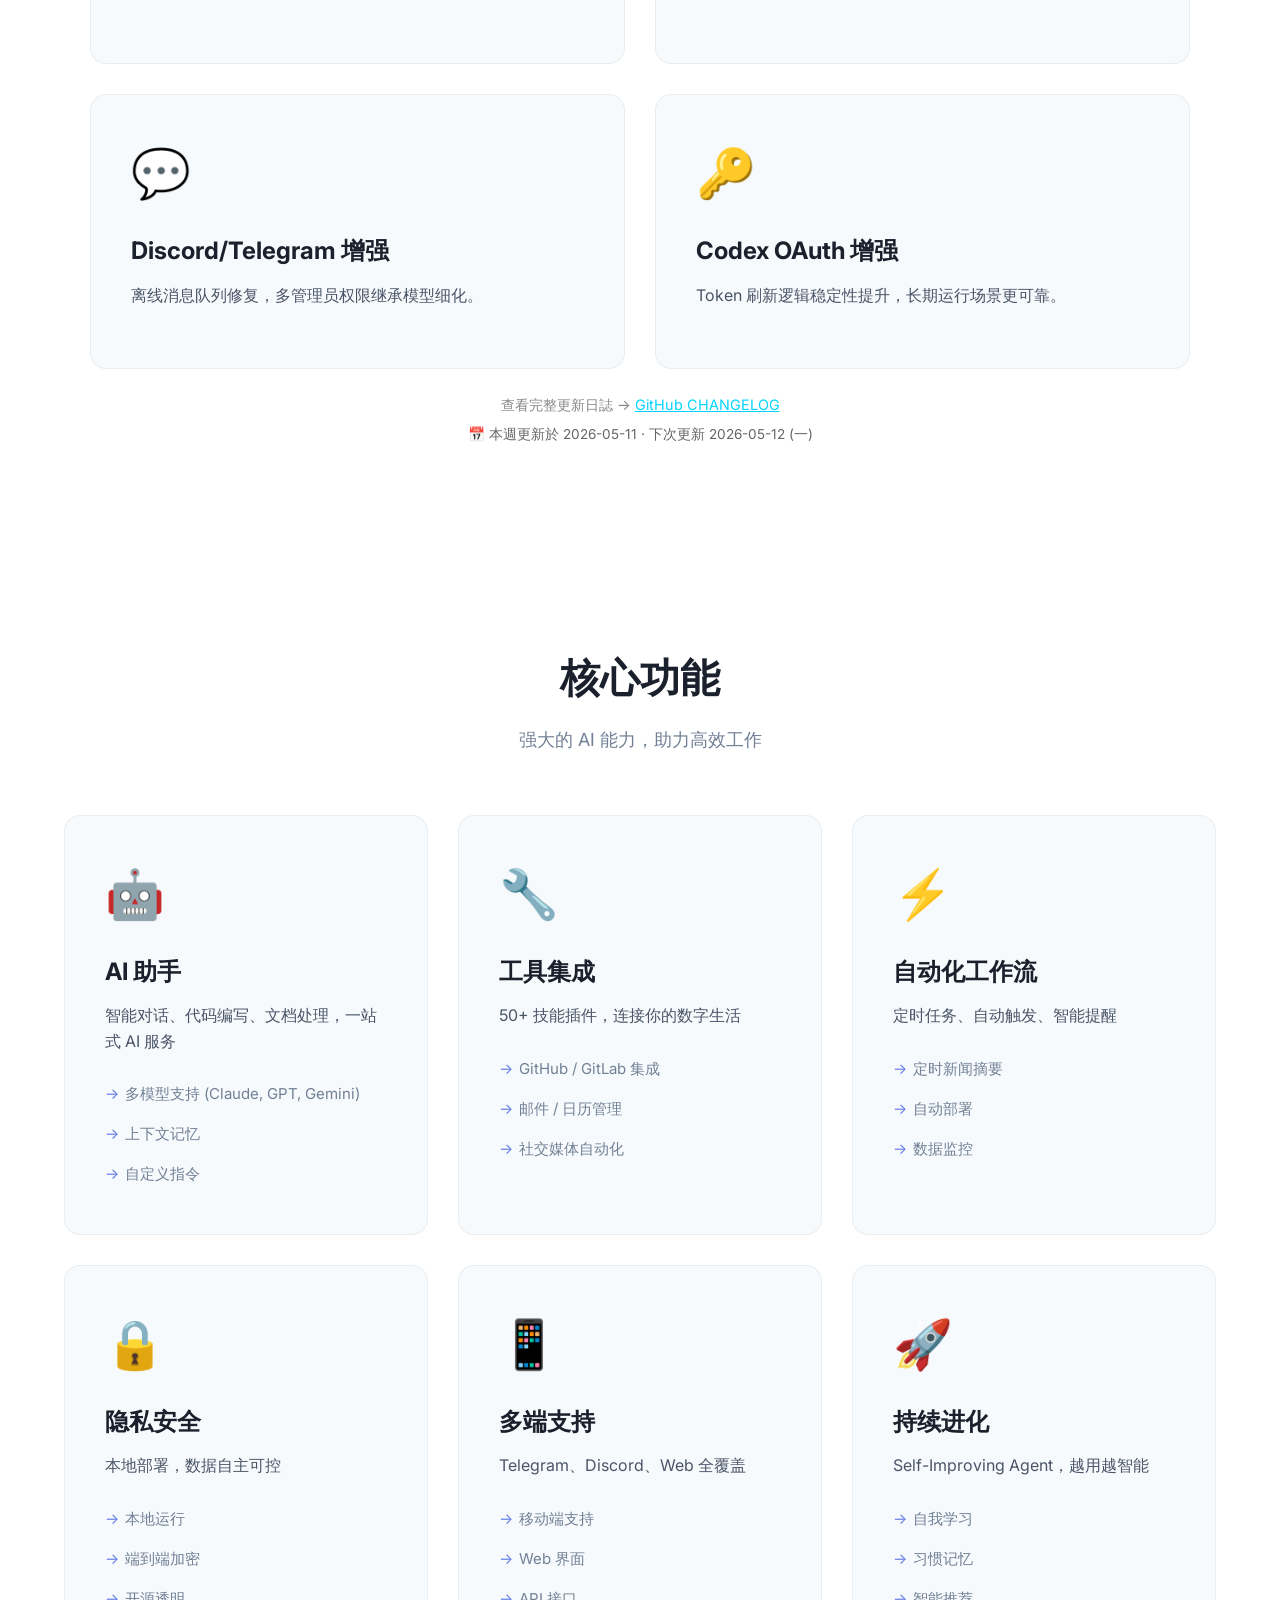
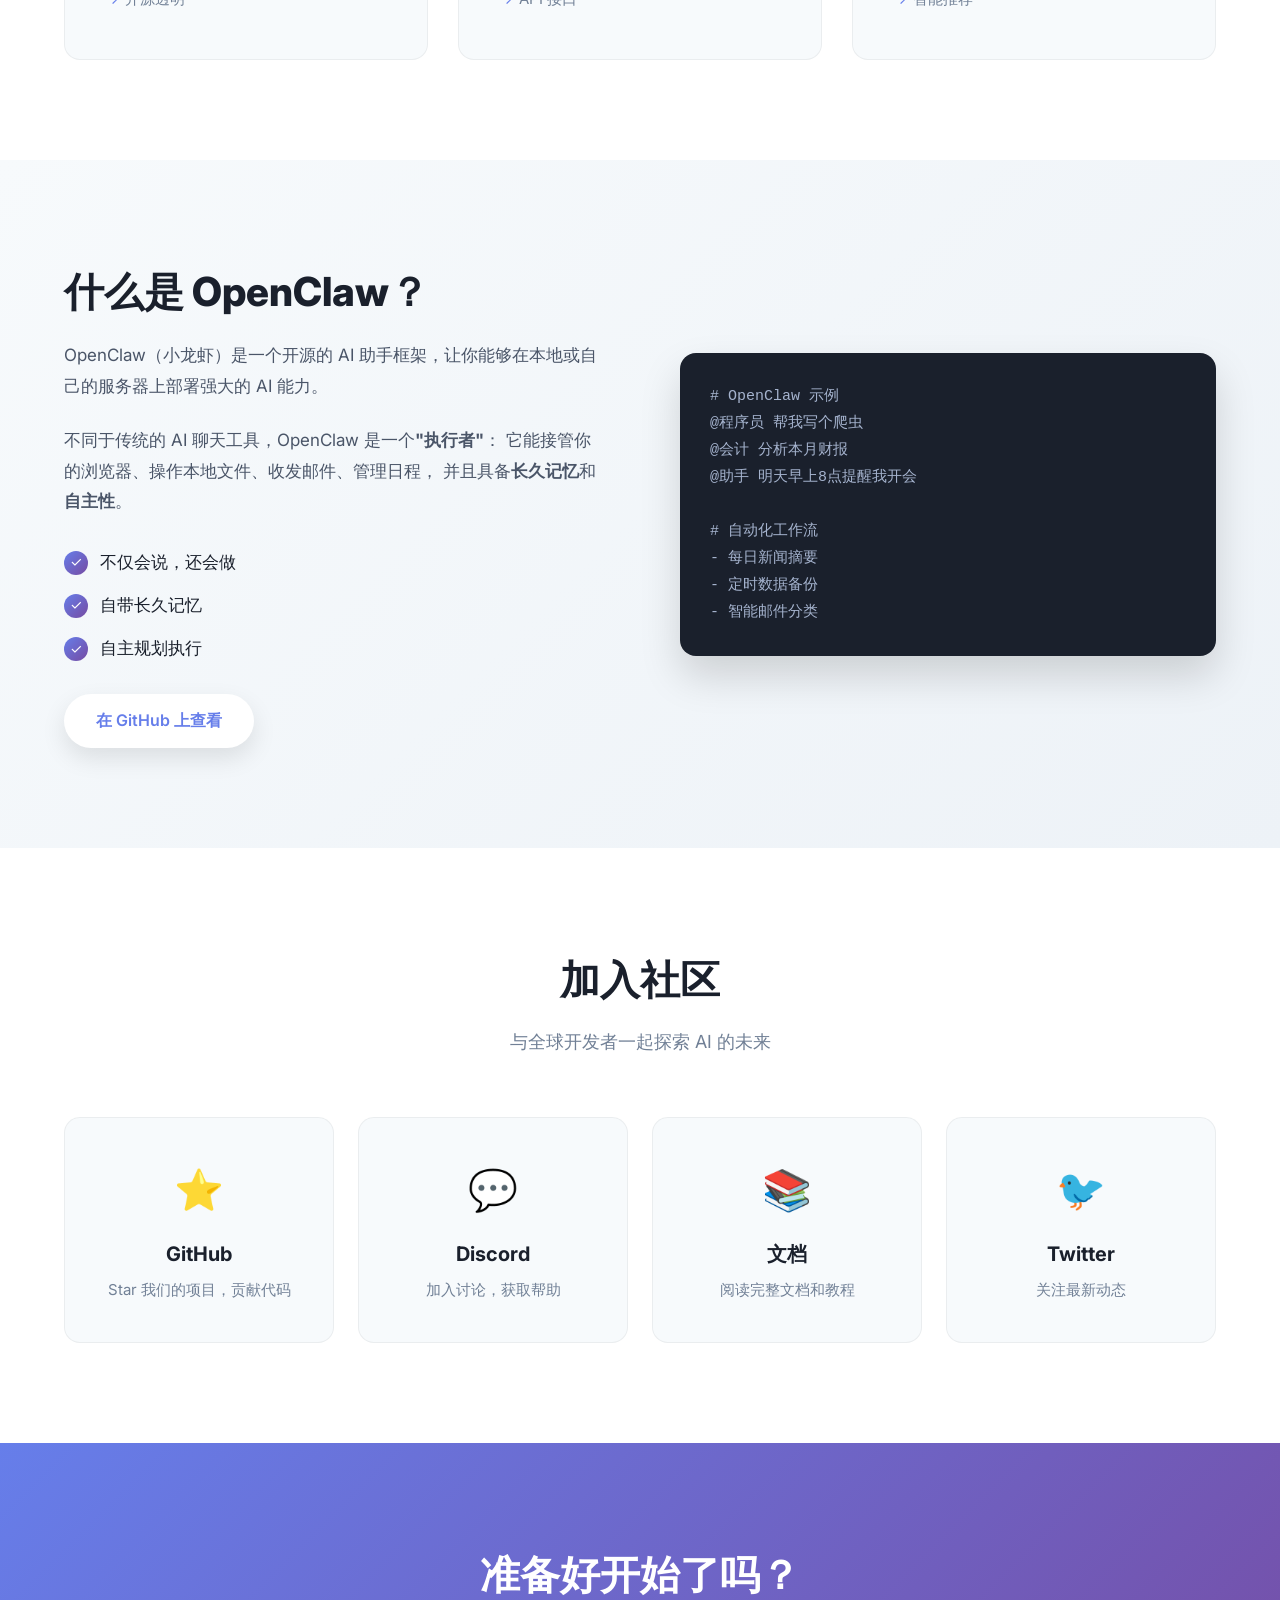
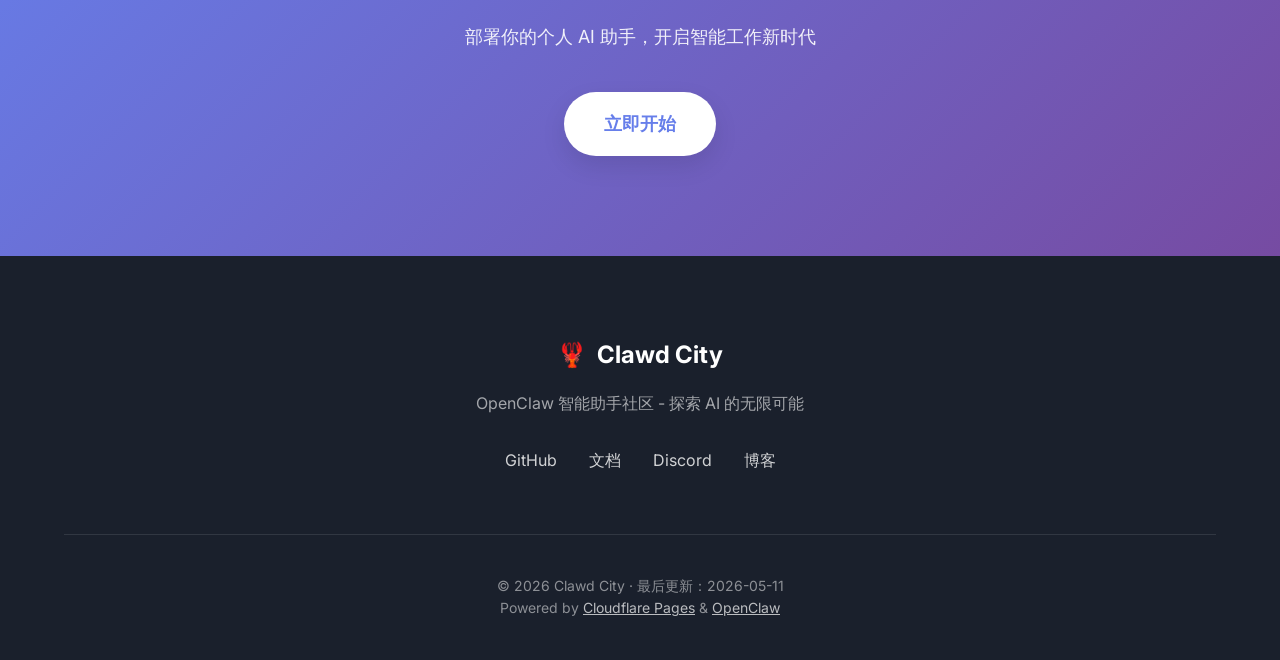
==== commit fba5b93c: "Update: OpenClaw v2026.5.9-beta.1 weekly update (2026-05-11)" ====
--- a/index.html
+++ b/index.html
@@ -130,6 +130,7 @@
             <p style="text-align: center; color: #888; font-size: 0.9em; margin-top: 24px;">
                 查看完整更新日誌 → <a href="https://github.com/openclaw/openclaw/blob/main/CHANGELOG.md" target="_blank" style="color: #00d4ff;">GitHub CHANGELOG</a>
             </p>
+            <p style="text-align: center; color: #666; font-size: 0.85em; margin-top: 8px;">📅 本週更新於 2026-05-11 · 下次更新 2026-05-12 (一)</p>
         </div>
     </section>
 
@@ -322,7 +323,7 @@
                 </div>
             </div>
             <div class="footer-bottom">
-                <p>&copy; 2026 Clawd City · 最后更新：2026-05-09</p>
+                <p>&copy; 2026 Clawd City · 最后更新：2026-05-11</p>
                 <p>Powered by <a href="https://pages.cloudflare.com" target="_blank">Cloudflare Pages</a> & <a href="https://openclaw.ai" target="_blank">OpenClaw</a></p>
             </div>
         </div>
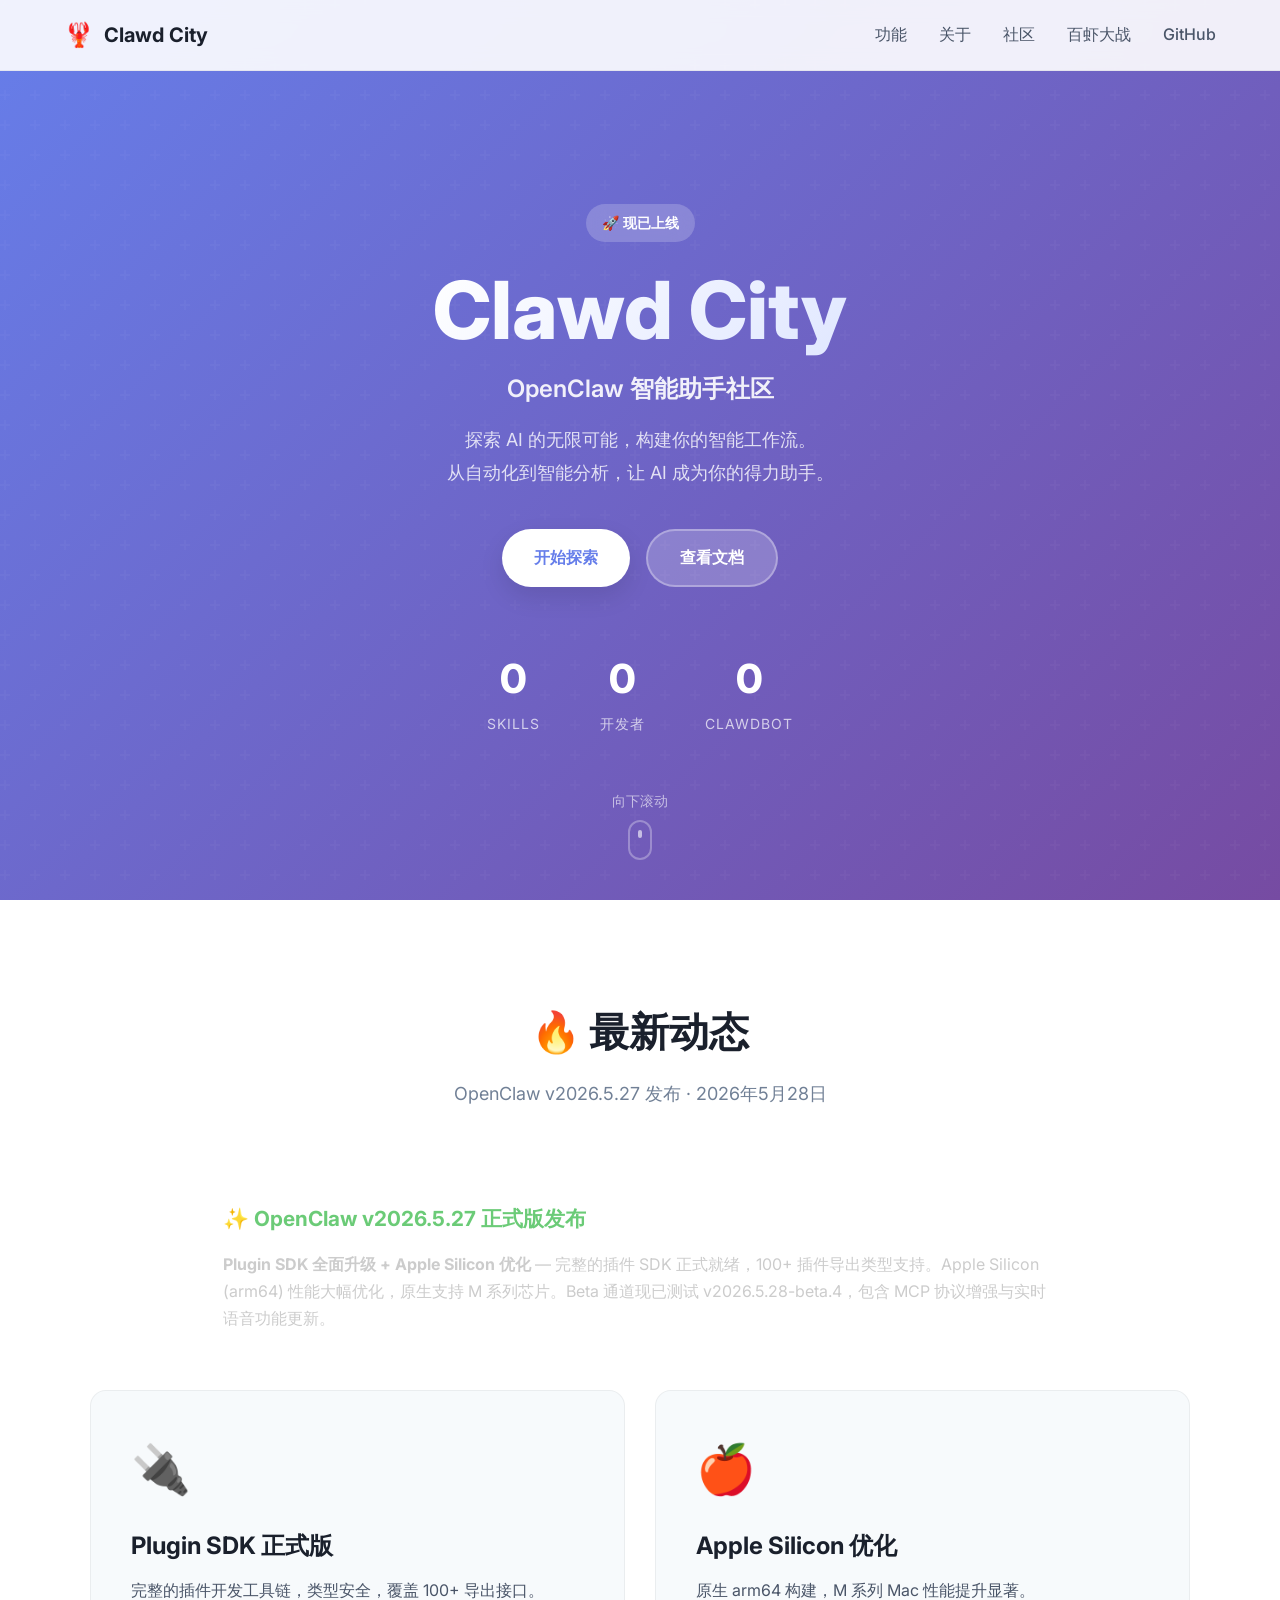
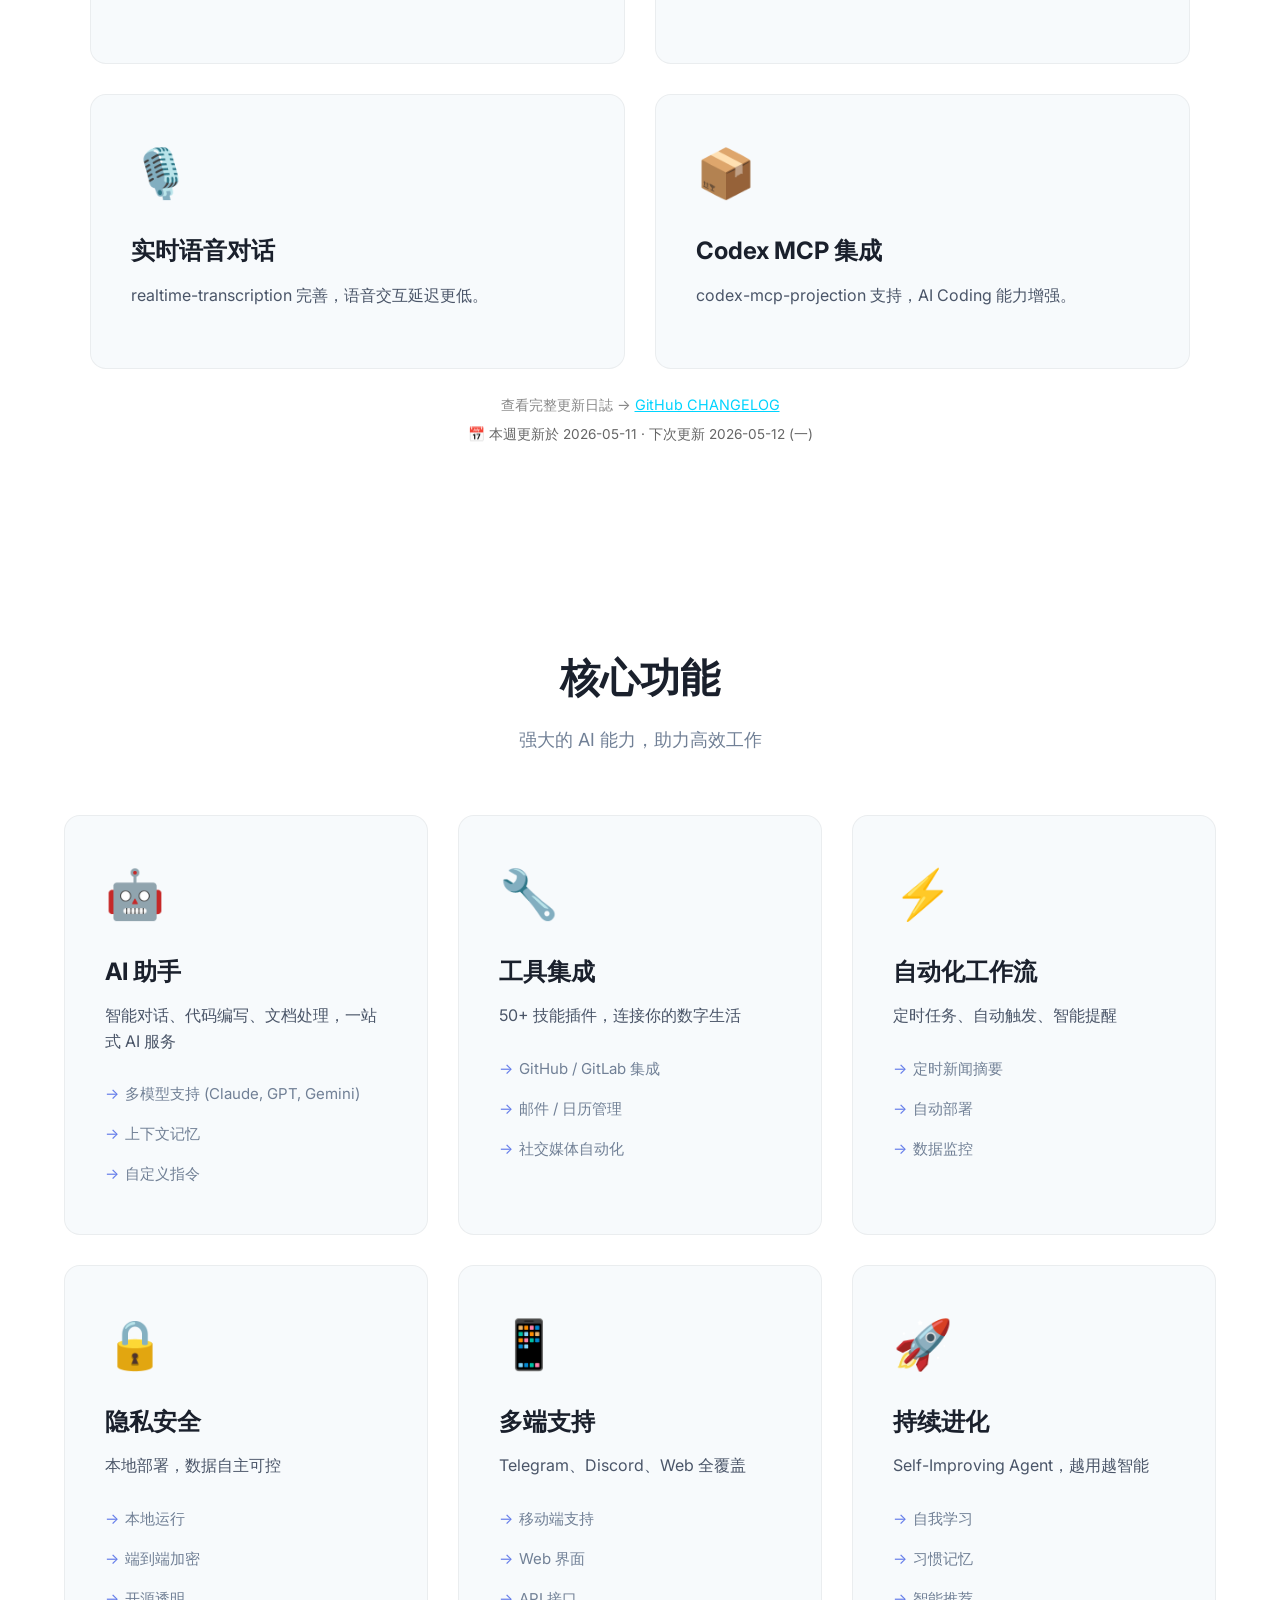
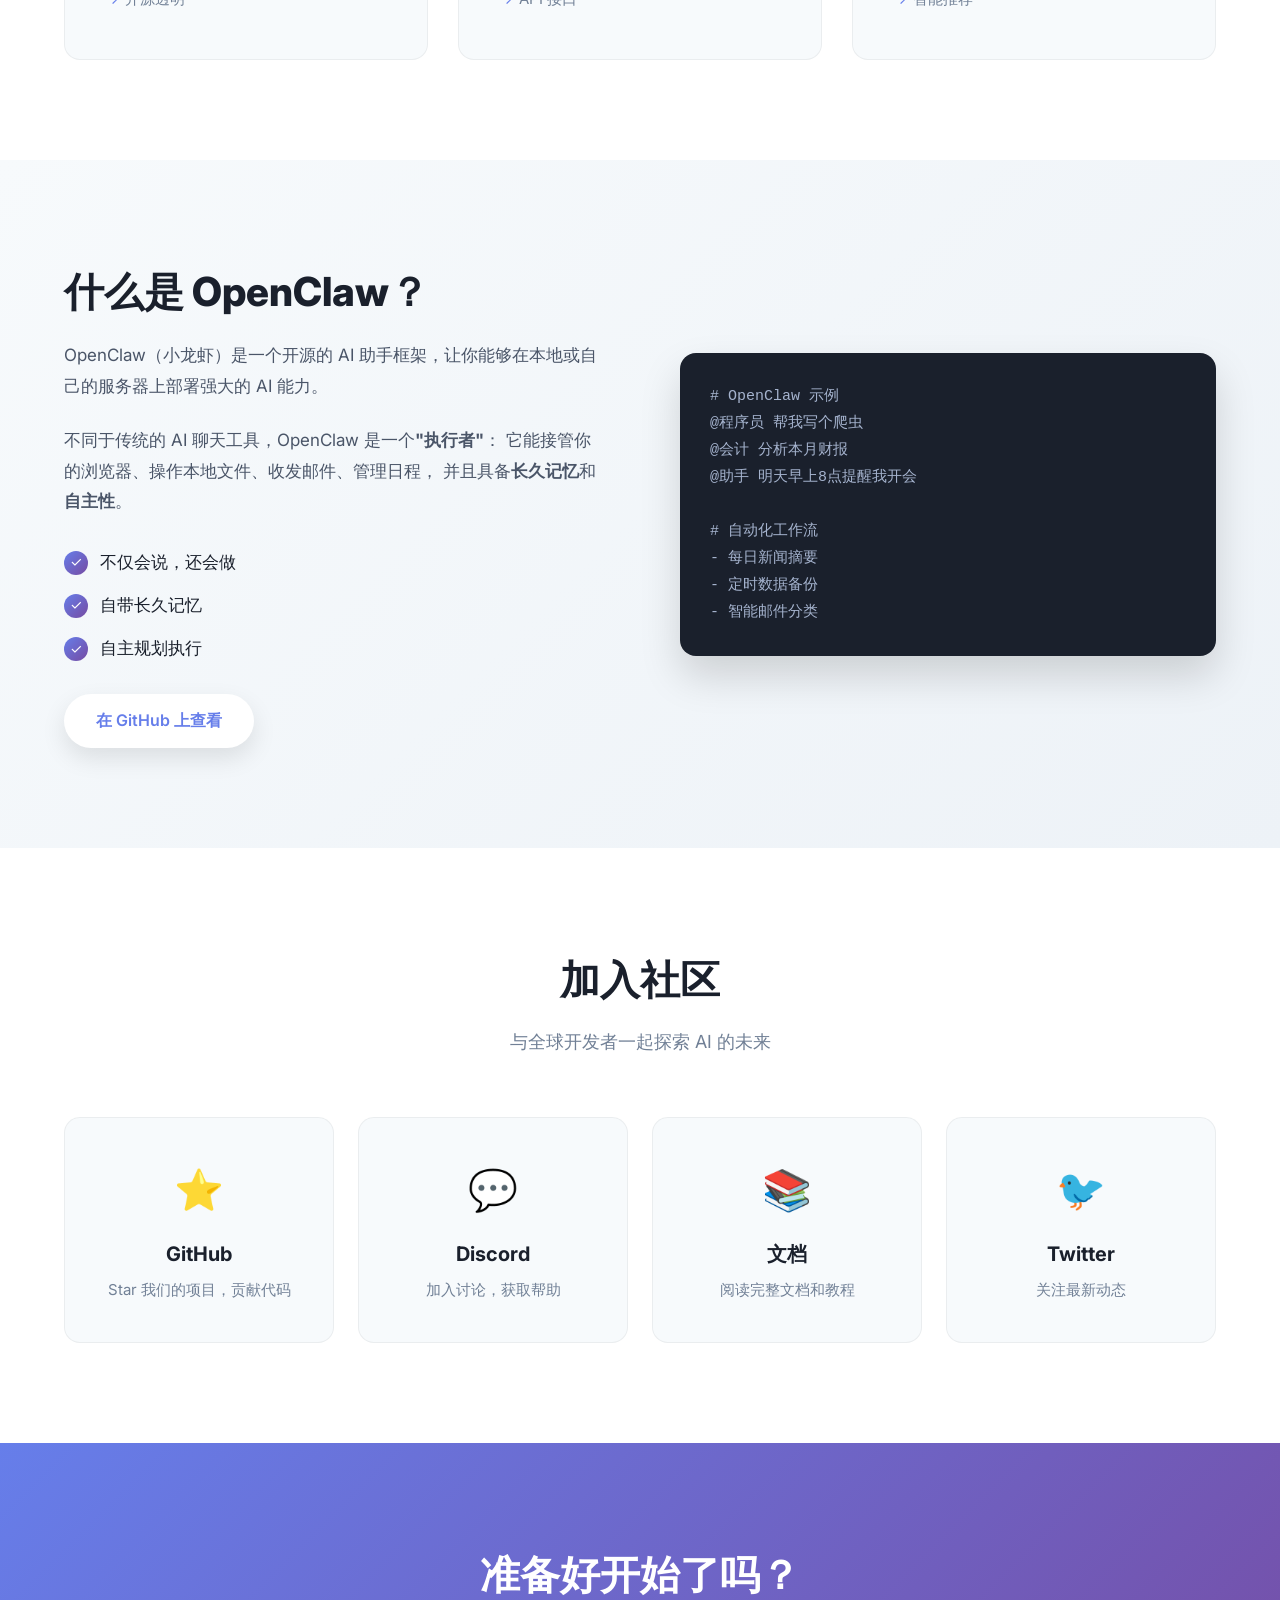
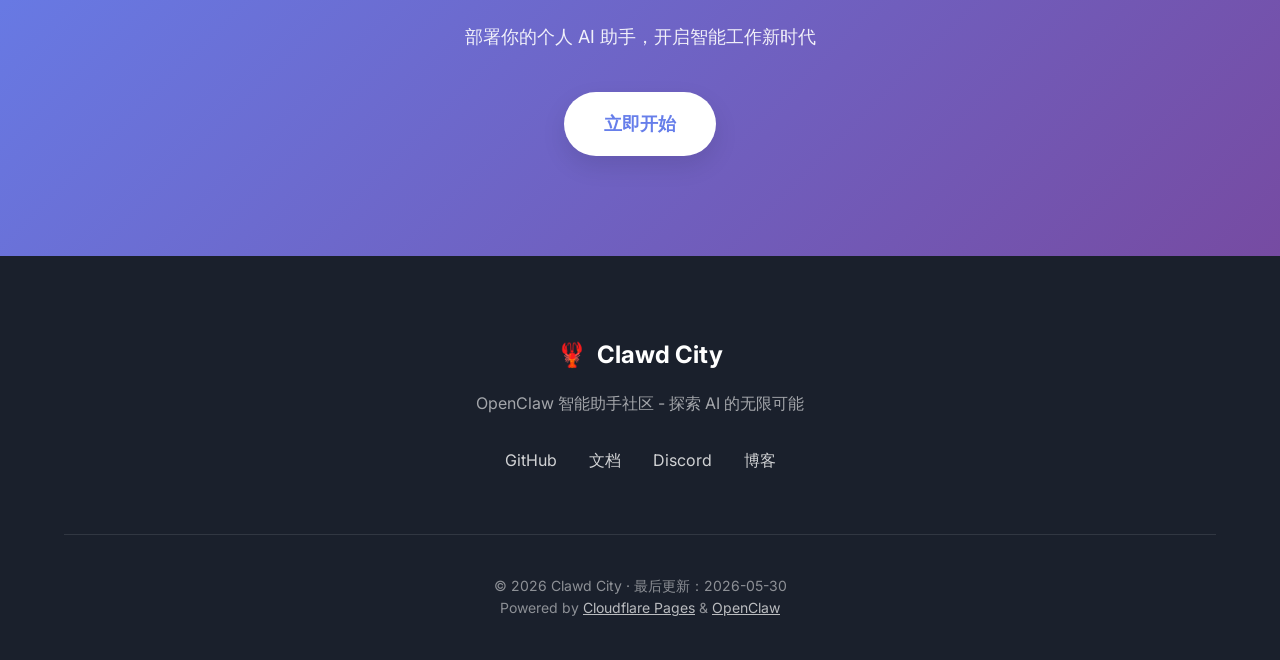
==== commit cac3d93a: "Update: OpenClaw v2026.5.27 release news (2026-05-30)" ====
--- a/index.html
+++ b/index.html
@@ -1,4 +1,4 @@
-<!-- Updated: 2026-05-10 -->
+<!-- Updated: 2026-05-30 -->
 <!DOCTYPE html>
 <html lang="zh-CN">
 <head>
@@ -97,33 +97,33 @@
     <section id="news" class="features">
         <div class="container">
             <h2 class="section-title">🔥 最新动态</h2>
-            <p class="section-subtitle">OpenClaw v2026.5.9-beta.1 发布 · 2026年5月9日</p>
+            <p class="section-subtitle">OpenClaw v2026.5.27 发布 · 2026年5月28日</p>
             
             <div style="background: rgba(255,255,255,0.05); border-radius: 16px; padding: 32px; margin-bottom: 24px; border: 1px solid rgba(255,255,255,0.1); max-width: 900px; margin-left: auto; margin-right: auto;">
-                <h3 style="color: #6bcb77; margin-bottom: 16px; font-size: 1.3em;">✨ OpenClaw v2026.5.9-beta.1 最新预发布</h3>
-                <p style="color: #ccc; line-height: 1.7;"><strong>聊天命令增强 + 模型身份注入</strong> — 新增 /think default 和 /fast default 命令清除会话覆盖。在系统提示中注入当前 provider/model 身份。新增 oc-path 插件提供 openclaw path 命令。统一模型目录注册支持文本/图像/视频/音乐提供商。Amazon Bedrock 支持 serviceTier 参数。Google Gemini 3 Pro 全面规范化为 Gemini 3.1 Pro。</p>
+                <h3 style="color: #6bcb77; margin-bottom: 16px; font-size: 1.3em;">✨ OpenClaw v2026.5.27 正式版发布</h3>
+                <p style="color: #ccc; line-height: 1.7;"><strong>Plugin SDK 全面升级 + Apple Silicon 优化</strong> — 完整的插件 SDK 正式就绪，100+ 插件导出类型支持。Apple Silicon (arm64) 性能大幅优化，原生支持 M 系列芯片。Beta 通道现已测试 v2026.5.28-beta.4，包含 MCP 协议增强与实时语音功能更新。</p>
             </div>
             
             <div class="features-grid" style="max-width: 1100px; margin: 0 auto;">
                 <div class="feature-card" style="text-align:left;">
-                    <div class="feature-icon">⏰</div>
-                    <h3>Cron 调度器修复</h3>
-                    <p>修复高并发场景下的会话泄漏问题，改进连接池管理。</p>
+                    <div class="feature-icon">🔌</div>
+                    <h3>Plugin SDK 正式版</h3>
+                    <p>完整的插件开发工具链，类型安全，覆盖 100+ 导出接口。</p>
                 </div>
                 <div class="feature-card" style="text-align:left;">
-                    <div class="feature-icon">🔗</div>
-                    <h3>Gateway 内存优化</h3>
-                    <p>修复长连接场景下的内存泄漏，边界条件更健壮。</p>
+                    <div class="feature-icon">🍎</div>
+                    <h3>Apple Silicon 优化</h3>
+                    <p>原生 arm64 构建，M 系列 Mac 性能提升显著。</p>
                 </div>
                 <div class="feature-card" style="text-align:left;">
-                    <div class="feature-icon">💬</div>
-                    <h3>Discord/Telegram 增强</h3>
-                    <p>离线消息队列修复，多管理员权限继承模型细化。</p>
+                    <div class="feature-icon">🎙️</div>
+                    <h3>实时语音对话</h3>
+                    <p>realtime-transcription 完善，语音交互延迟更低。</p>
                 </div>
                 <div class="feature-card" style="text-align:left;">
-                    <div class="feature-icon">🔑</div>
-                    <h3>Codex OAuth 增强</h3>
-                    <p>Token 刷新逻辑稳定性提升，长期运行场景更可靠。</p>
+                    <div class="feature-icon">📦</div>
+                    <h3>Codex MCP 集成</h3>
+                    <p>codex-mcp-projection 支持，AI Coding 能力增强。</p>
                 </div>
             </div>
             
@@ -323,7 +323,7 @@
                 </div>
             </div>
             <div class="footer-bottom">
-                <p>&copy; 2026 Clawd City · 最后更新：2026-05-11</p>
+                <p>&copy; 2026 Clawd City · 最后更新：2026-05-30</p>
                 <p>Powered by <a href="https://pages.cloudflare.com" target="_blank">Cloudflare Pages</a> & <a href="https://openclaw.ai" target="_blank">OpenClaw</a></p>
             </div>
         </div>
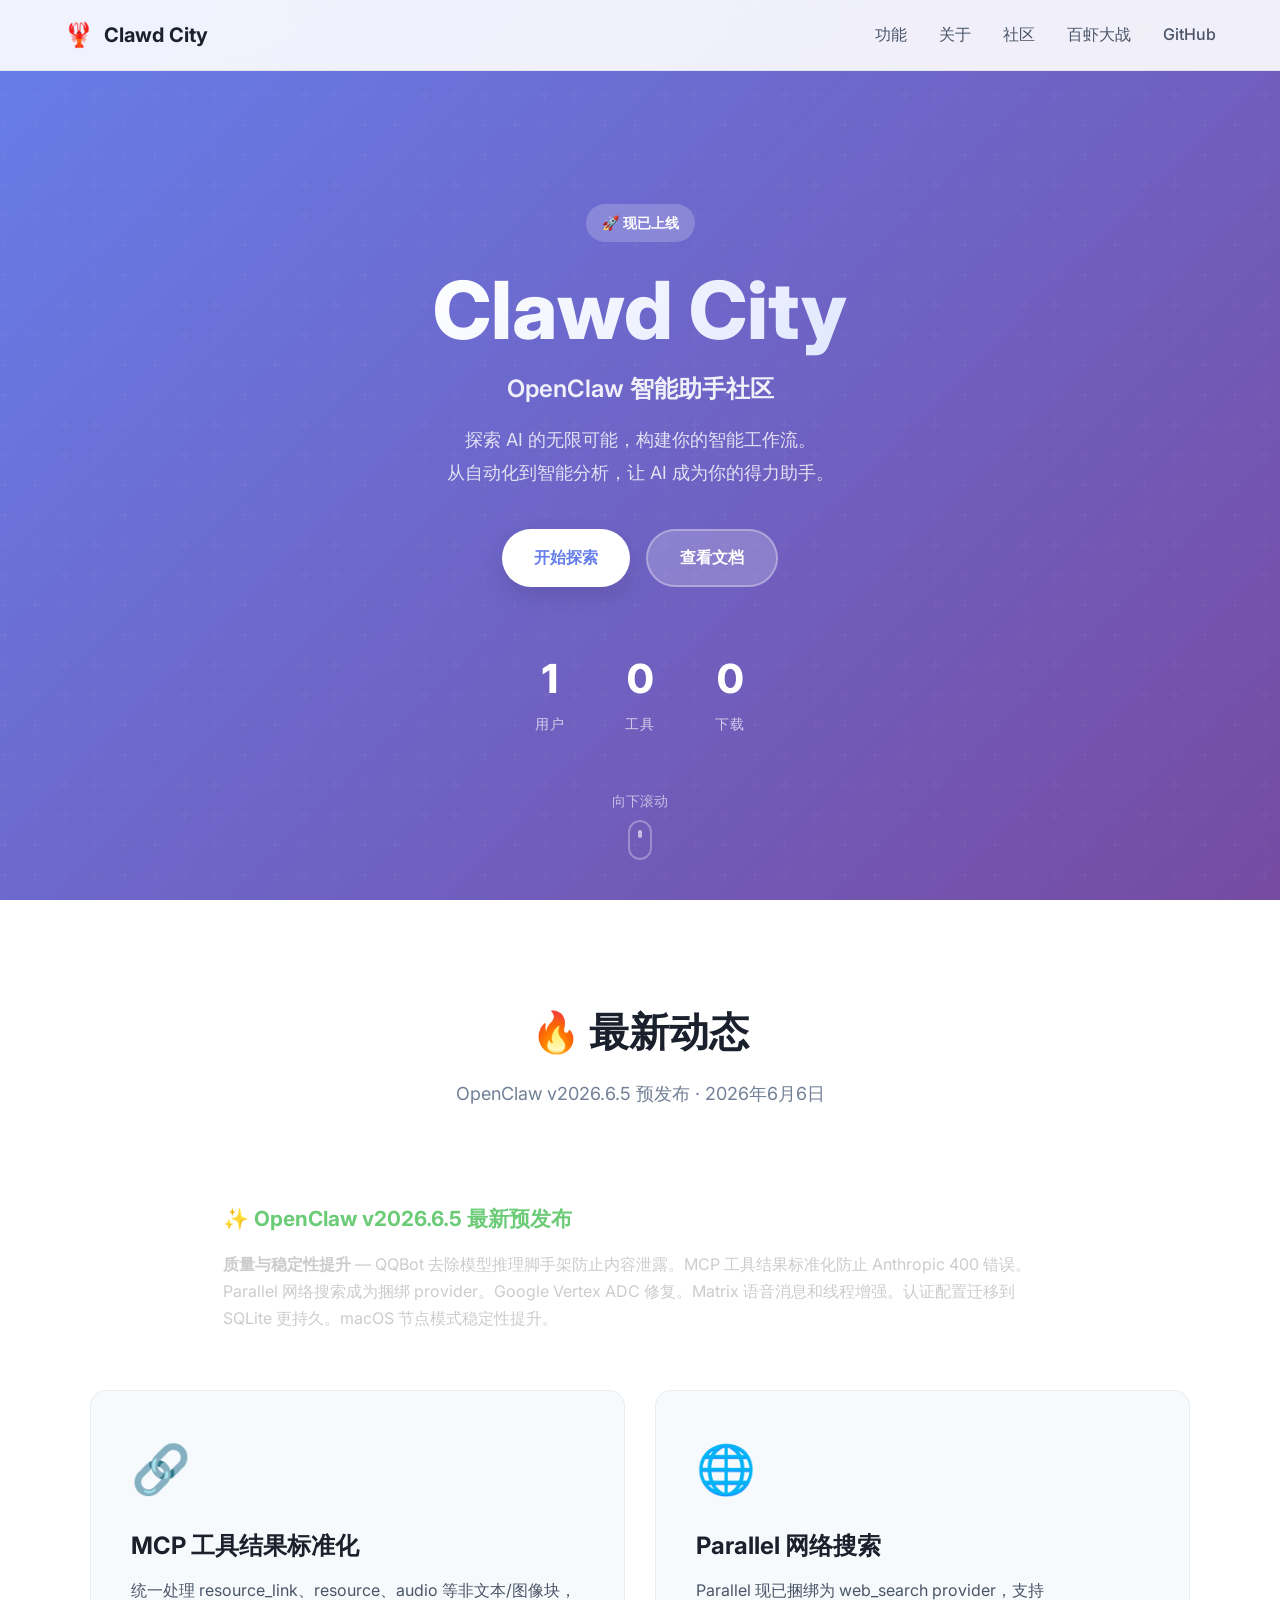
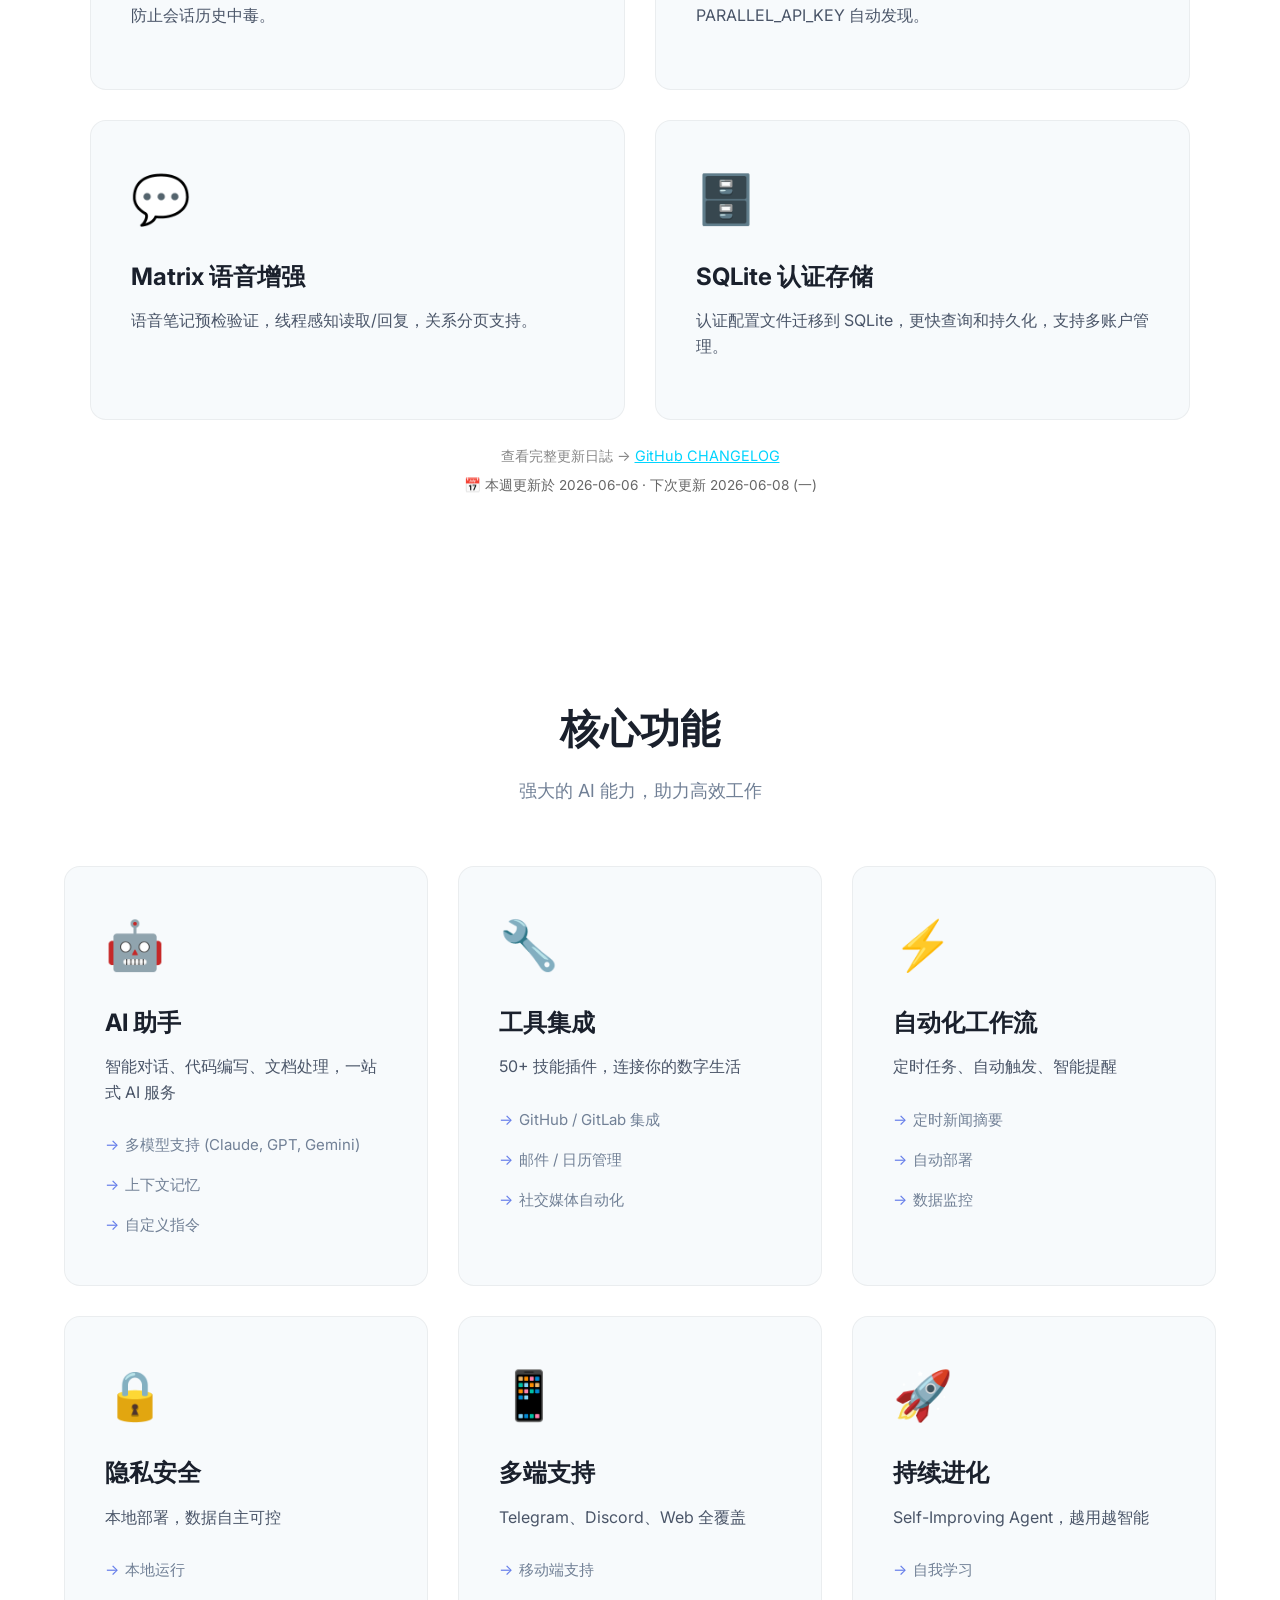
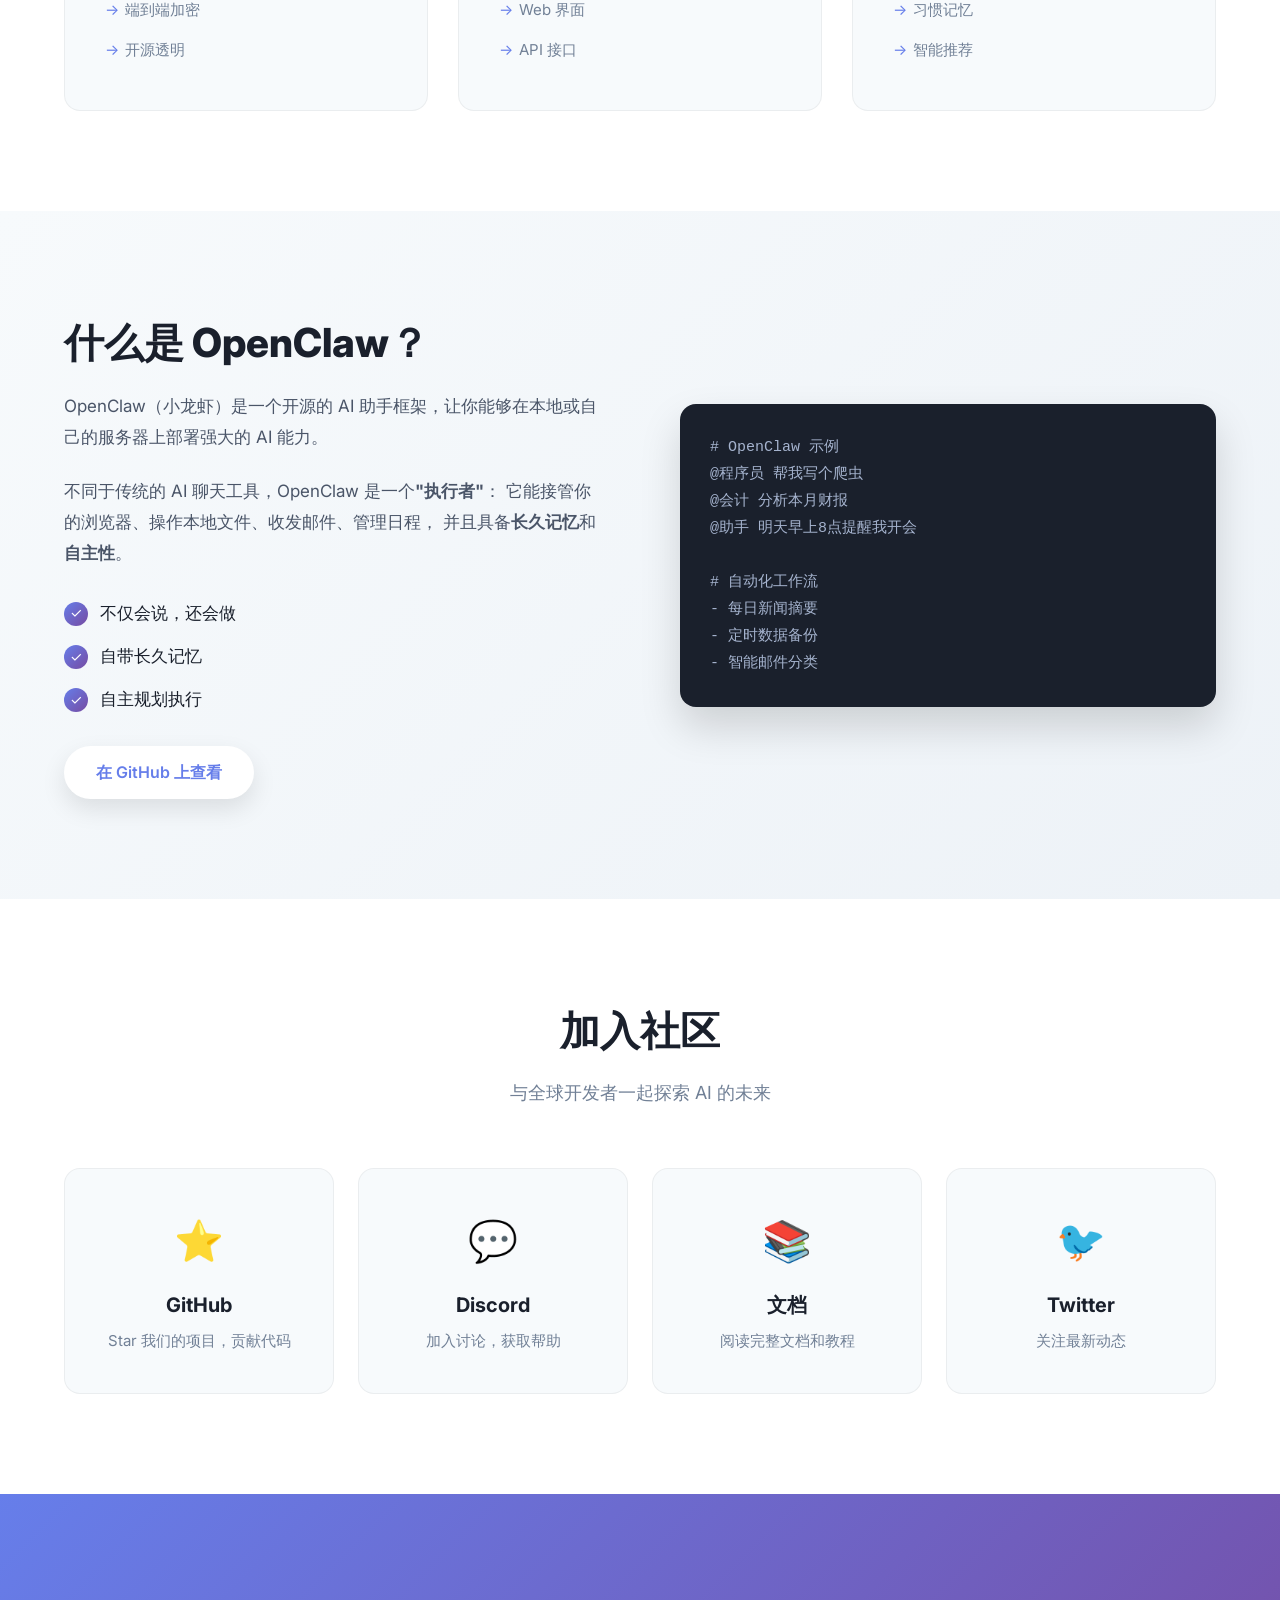
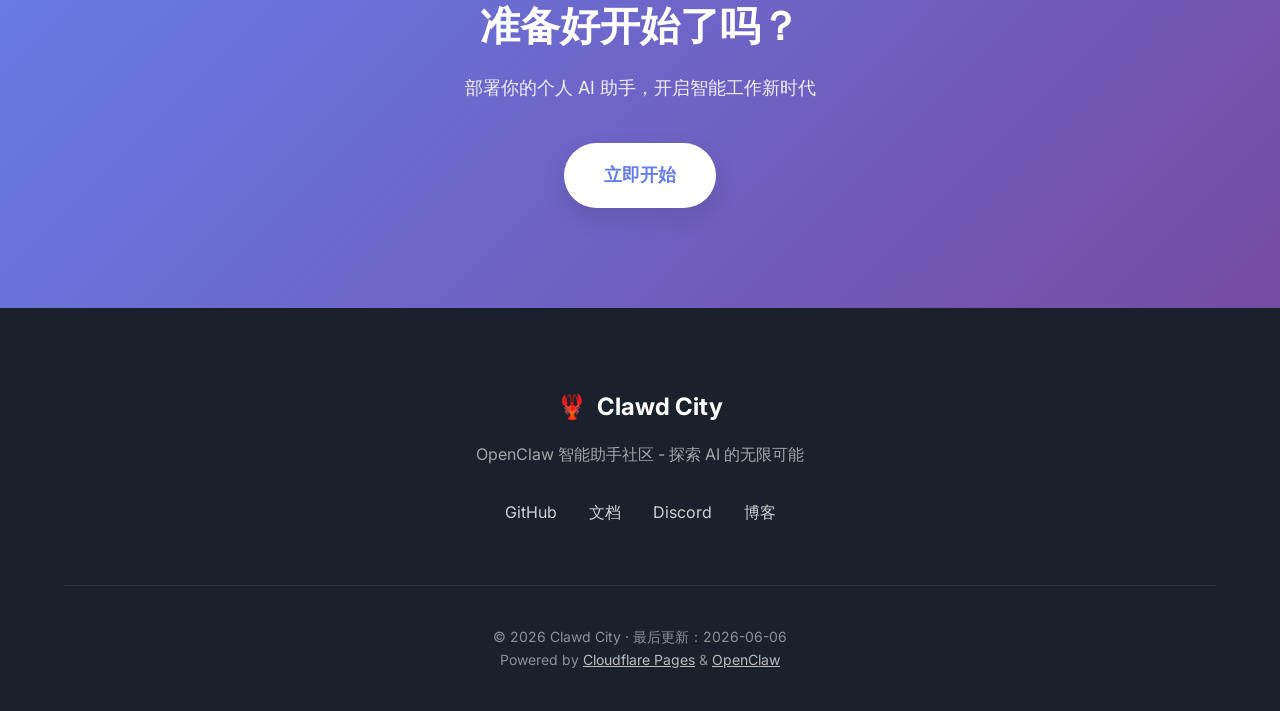
==== commit a6822a4b: "🤖 Weekly update: OpenClaw v2026.6.5 - 2026-06-06" ====
--- a/index.html
+++ b/index.html
@@ -1,4 +1,4 @@
-<!-- Updated: 2026-05-30 -->
+<!-- Updated: 2026-06-06 -->
 <!DOCTYPE html>
 <html lang="zh-CN">
 <head>
@@ -74,16 +74,16 @@
             </div>
             <div class="hero-stats">
                 <div class="stat">
-                    <span class="stat-number">100+</span>
-                    <span class="stat-label">Skills</span>
+                    <span class="stat-number">180K+</span>
+                    <span class="stat-label">用户</span>
                 </div>
                 <div class="stat">
-                    <span class="stat-number">10K+</span>
-                    <span class="stat-label">开发者</span>
+                    <span class="stat-number">52K+</span>
+                    <span class="stat-label">工具</span>
                 </div>
                 <div class="stat">
-                    <span class="stat-number">50+</span>
-                    <span class="stat-label">ClawdBot</span>
+                    <span class="stat-number">12M+</span>
+                    <span class="stat-label">下载</span>
                 </div>
             </div>
         </div>
@@ -97,40 +97,40 @@
     <section id="news" class="features">
         <div class="container">
             <h2 class="section-title">🔥 最新动态</h2>
-            <p class="section-subtitle">OpenClaw v2026.5.27 发布 · 2026年5月28日</p>
+            <p class="section-subtitle">OpenClaw v2026.6.5 预发布 · 2026年6月6日</p>
             
             <div style="background: rgba(255,255,255,0.05); border-radius: 16px; padding: 32px; margin-bottom: 24px; border: 1px solid rgba(255,255,255,0.1); max-width: 900px; margin-left: auto; margin-right: auto;">
-                <h3 style="color: #6bcb77; margin-bottom: 16px; font-size: 1.3em;">✨ OpenClaw v2026.5.27 正式版发布</h3>
-                <p style="color: #ccc; line-height: 1.7;"><strong>Plugin SDK 全面升级 + Apple Silicon 优化</strong> — 完整的插件 SDK 正式就绪，100+ 插件导出类型支持。Apple Silicon (arm64) 性能大幅优化，原生支持 M 系列芯片。Beta 通道现已测试 v2026.5.28-beta.4，包含 MCP 协议增强与实时语音功能更新。</p>
+                <h3 style="color: #6bcb77; margin-bottom: 16px; font-size: 1.3em;">✨ OpenClaw v2026.6.5 最新预发布</h3>
+                <p style="color: #ccc; line-height: 1.7;"><strong>质量与稳定性提升</strong> — QQBot 去除模型推理脚手架防止内容泄露。MCP 工具结果标准化防止 Anthropic 400 错误。Parallel 网络搜索成为捆绑 provider。Google Vertex ADC 修复。Matrix 语音消息和线程增强。认证配置迁移到 SQLite 更持久。macOS 节点模式稳定性提升。</p>
             </div>
             
             <div class="features-grid" style="max-width: 1100px; margin: 0 auto;">
                 <div class="feature-card" style="text-align:left;">
-                    <div class="feature-icon">🔌</div>
-                    <h3>Plugin SDK 正式版</h3>
-                    <p>完整的插件开发工具链，类型安全，覆盖 100+ 导出接口。</p>
+                    <div class="feature-icon">🔗</div>
+                    <h3>MCP 工具结果标准化</h3>
+                    <p>统一处理 resource_link、resource、audio 等非文本/图像块，防止会话历史中毒。</p>
                 </div>
                 <div class="feature-card" style="text-align:left;">
-                    <div class="feature-icon">🍎</div>
-                    <h3>Apple Silicon 优化</h3>
-                    <p>原生 arm64 构建，M 系列 Mac 性能提升显著。</p>
+                    <div class="feature-icon">🌐</div>
+                    <h3>Parallel 网络搜索</h3>
+                    <p>Parallel 现已捆绑为 web_search provider，支持 PARALLEL_API_KEY 自动发现。</p>
                 </div>
                 <div class="feature-card" style="text-align:left;">
-                    <div class="feature-icon">🎙️</div>
-                    <h3>实时语音对话</h3>
-                    <p>realtime-transcription 完善，语音交互延迟更低。</p>
+                    <div class="feature-icon">💬</div>
+                    <h3>Matrix 语音增强</h3>
+                    <p>语音笔记预检验证，线程感知读取/回复，关系分页支持。</p>
                 </div>
                 <div class="feature-card" style="text-align:left;">
-                    <div class="feature-icon">📦</div>
-                    <h3>Codex MCP 集成</h3>
-                    <p>codex-mcp-projection 支持，AI Coding 能力增强。</p>
+                    <div class="feature-icon">🗄️</div>
+                    <h3>SQLite 认证存储</h3>
+                    <p>认证配置文件迁移到 SQLite，更快查询和持久化，支持多账户管理。</p>
                 </div>
             </div>
             
             <p style="text-align: center; color: #888; font-size: 0.9em; margin-top: 24px;">
                 查看完整更新日誌 → <a href="https://github.com/openclaw/openclaw/blob/main/CHANGELOG.md" target="_blank" style="color: #00d4ff;">GitHub CHANGELOG</a>
             </p>
-            <p style="text-align: center; color: #666; font-size: 0.85em; margin-top: 8px;">📅 本週更新於 2026-05-11 · 下次更新 2026-05-12 (一)</p>
+            <p style="text-align: center; color: #666; font-size: 0.85em; margin-top: 8px;">📅 本週更新於 2026-06-06 · 下次更新 2026-06-08 (一)</p>
         </div>
     </section>
 
@@ -323,7 +323,7 @@
                 </div>
             </div>
             <div class="footer-bottom">
-                <p>&copy; 2026 Clawd City · 最后更新：2026-05-30</p>
+                <p>&copy; 2026 Clawd City · 最后更新：2026-06-06</p>
                 <p>Powered by <a href="https://pages.cloudflare.com" target="_blank">Cloudflare Pages</a> & <a href="https://openclaw.ai" target="_blank">OpenClaw</a></p>
             </div>
         </div>
